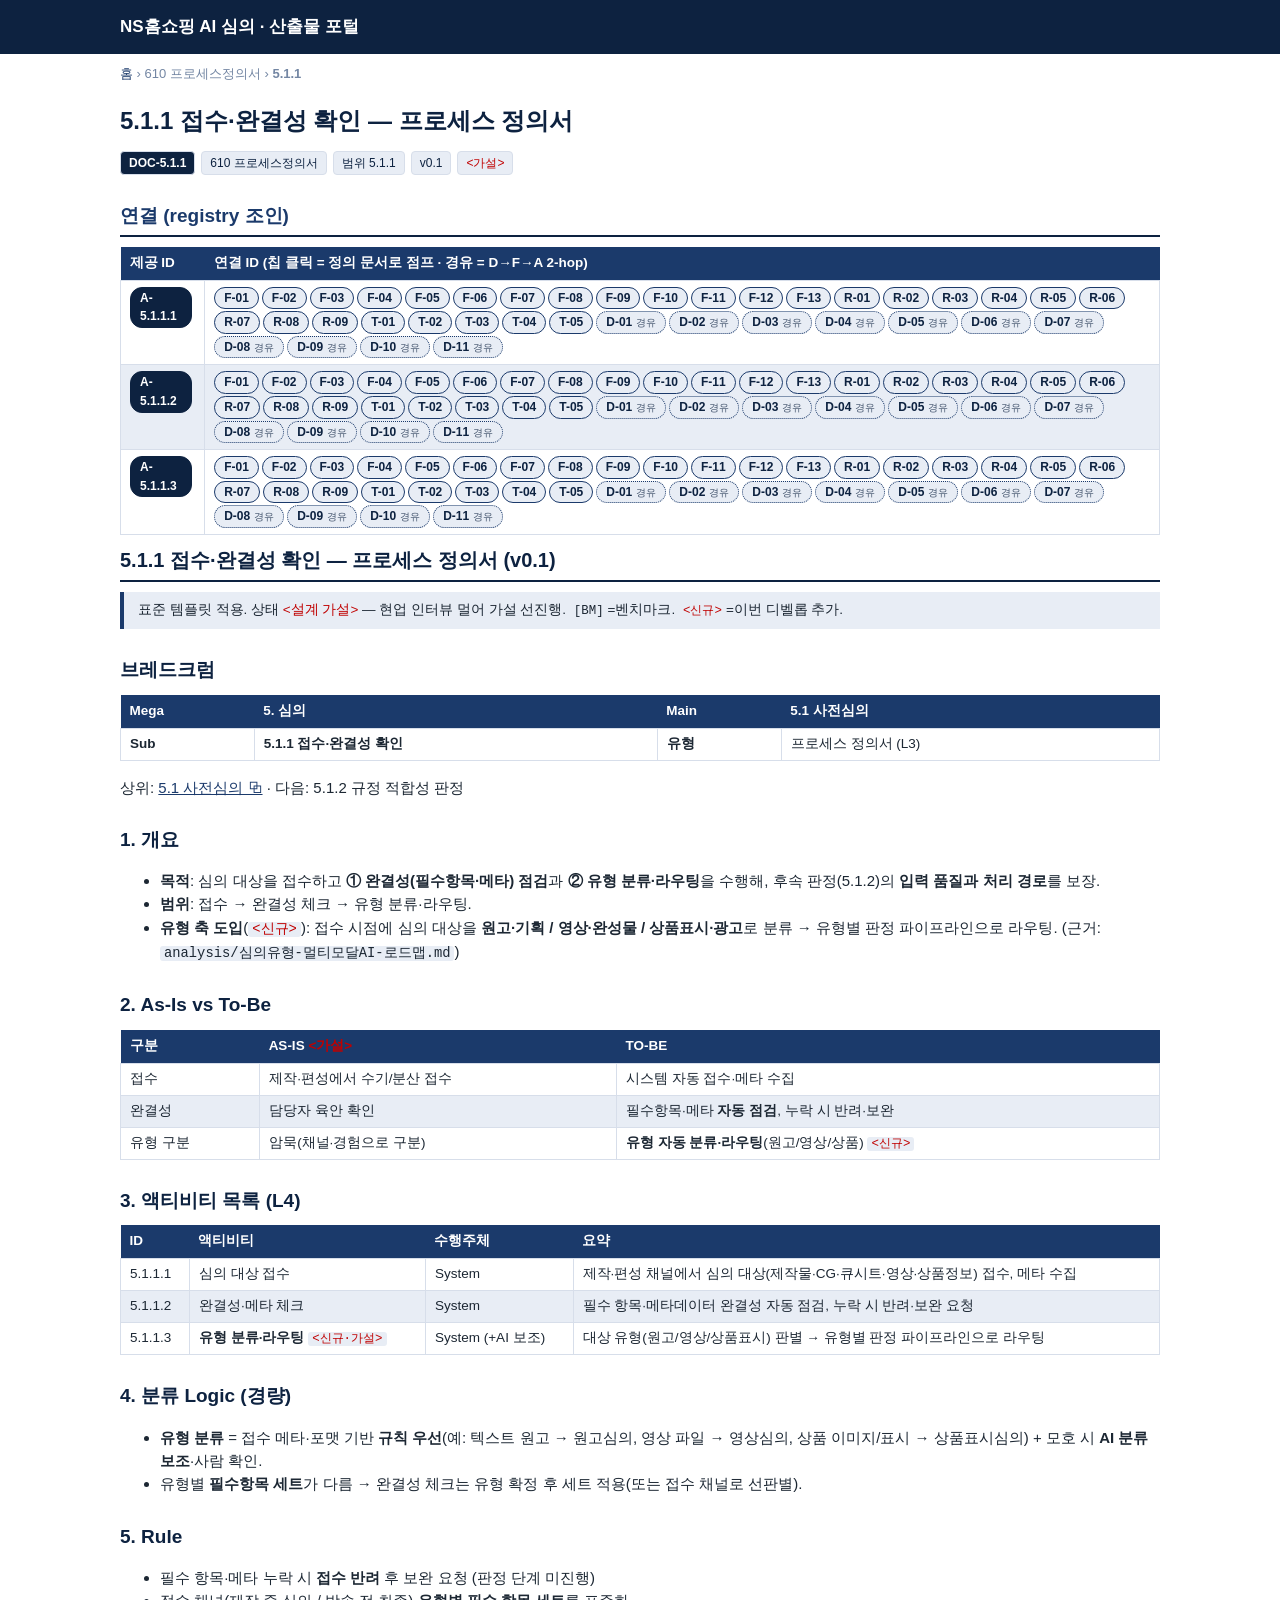
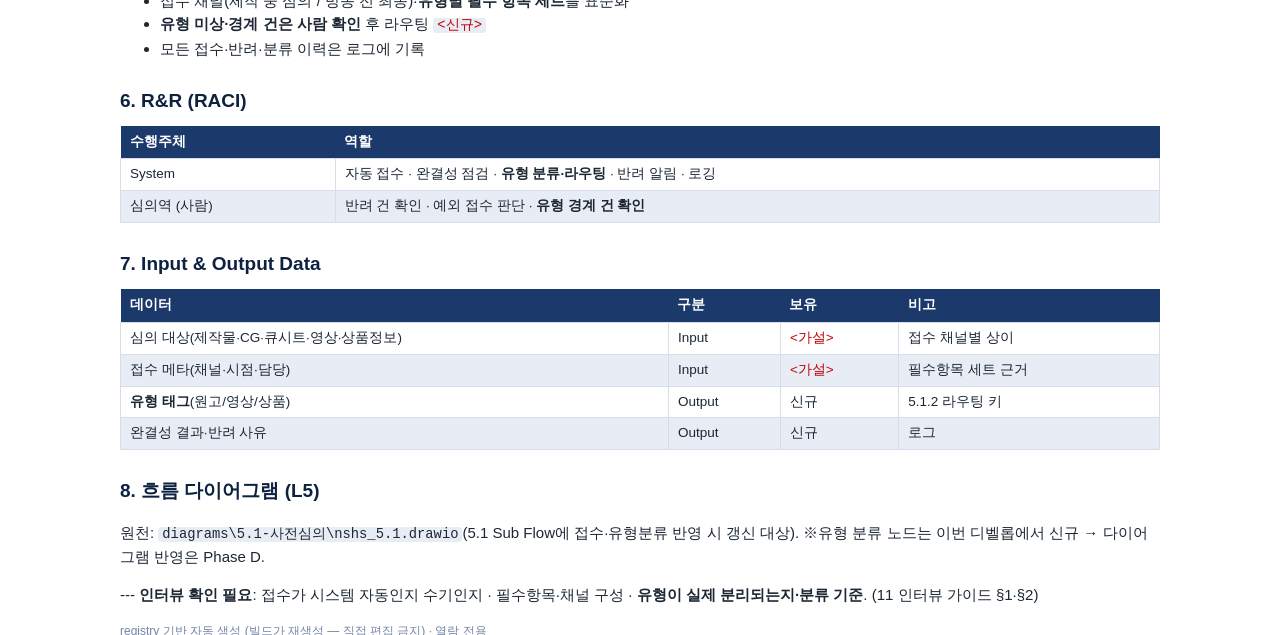
==== portal/doc-5.1.1.html @ 5c3b0efb "master 2026-07-18 12:48" ====
<!DOCTYPE html>
<html lang="ko"><head><meta charset="utf-8">
<meta name="viewport" content="width=device-width, initial-scale=1">
<meta name="robots" content="noindex, nofollow, noarchive">
<link rel="icon" href="data:image/svg+xml,<svg xmlns=%22http://www.w3.org/2000/svg%22 viewBox=%220 0 16 16%22><rect width=%2216%22 height=%2216%22 fill=%22%230D2240%22/></svg>">
<title>5.1.1 접수·완결성 확인 — 프로세스 정의서 · NSHS 포털</title>
<link rel="stylesheet" href="style.css"></head>
<body><header><div class="wrap"><a class="home" href="index.html">NS홈쇼핑 AI 심의 · 산출물 포털</a></div></header>
<nav class="wrap crumb"><a href="index.html">홈</a> › <span>610 프로세스정의서</span> › <b>5.1.1</b></nav>
<main class="wrap">
<h1>5.1.1 접수·완결성 확인 — 프로세스 정의서</h1><div class="meta"><span class="badge id">DOC-5.1.1</span><span class="badge">610 프로세스정의서</span><span class="badge">범위 5.1.1</span><span class="badge v">v0.1</span><span class="badge st">&lt;가설&gt;</span></div><h2 class="sec">연결 (registry 조인)</h2><table class="links"><thead><tr><th>제공 ID</th><th>연결 ID (칩 클릭 = 정의 문서로 점프 · 경유 = D→F→A 2-hop)</th></tr></thead><tbody><tr><td><span class="chip def" id="A-5.1.1.1">A-5.1.1.1</span></td><td><a class="chip" href="doc-620.html#F-01">F-01</a><a class="chip" href="doc-620.html#F-02">F-02</a><a class="chip" href="doc-620.html#F-03">F-03</a><a class="chip" href="doc-620.html#F-04">F-04</a><a class="chip" href="doc-620.html#F-05">F-05</a><a class="chip" href="doc-620.html#F-06">F-06</a><a class="chip" href="doc-620.html#F-07">F-07</a><a class="chip" href="doc-620.html#F-08">F-08</a><a class="chip" href="doc-620.html#F-09">F-09</a><a class="chip" href="doc-620.html#F-10">F-10</a><a class="chip" href="doc-620.html#F-11">F-11</a><a class="chip" href="doc-620.html#F-12">F-12</a><a class="chip" href="doc-620.html#F-13">F-13</a><a class="chip" href="doc-660.html#R-01">R-01</a><a class="chip" href="doc-660.html#R-02">R-02</a><a class="chip" href="doc-660.html#R-03">R-03</a><a class="chip" href="doc-660.html#R-04">R-04</a><a class="chip" href="doc-660.html#R-05">R-05</a><a class="chip" href="doc-660.html#R-06">R-06</a><a class="chip" href="doc-660.html#R-07">R-07</a><a class="chip" href="doc-660.html#R-08">R-08</a><a class="chip" href="doc-660.html#R-09">R-09</a><a class="chip" href="doc-670.html#T-01">T-01</a><a class="chip" href="doc-670.html#T-02">T-02</a><a class="chip" href="doc-670.html#T-03">T-03</a><a class="chip" href="doc-670.html#T-04">T-04</a><a class="chip" href="doc-670.html#T-05">T-05</a><a class="chip via" href="doc-630.html#D-01" title="F-01 · F-02 · F-03 경유">D-01<small>경유</small></a><a class="chip via" href="doc-630.html#D-02" title="F-01 · F-02 · F-03 경유">D-02<small>경유</small></a><a class="chip via" href="doc-630.html#D-03" title="F-01 · F-02 · F-03 경유">D-03<small>경유</small></a><a class="chip via" href="doc-630.html#D-04" title="F-01 · F-02 · F-03 경유">D-04<small>경유</small></a><a class="chip via" href="doc-630.html#D-05" title="F-01 · F-02 · F-03 경유">D-05<small>경유</small></a><a class="chip via" href="doc-630.html#D-06" title="F-01 · F-02 · F-03 경유">D-06<small>경유</small></a><a class="chip via" href="doc-630.html#D-07" title="F-01 · F-02 · F-03 경유">D-07<small>경유</small></a><a class="chip via" href="doc-630.html#D-08" title="F-01 · F-02 · F-03 경유">D-08<small>경유</small></a><a class="chip via" href="doc-630.html#D-09" title="F-01 · F-02 · F-03 경유">D-09<small>경유</small></a><a class="chip via" href="doc-630.html#D-10" title="F-01 · F-02 · F-03 경유">D-10<small>경유</small></a><a class="chip via" href="doc-630.html#D-11" title="F-01 · F-02 · F-03 경유">D-11<small>경유</small></a></td></tr><tr><td><span class="chip def" id="A-5.1.1.2">A-5.1.1.2</span></td><td><a class="chip" href="doc-620.html#F-01">F-01</a><a class="chip" href="doc-620.html#F-02">F-02</a><a class="chip" href="doc-620.html#F-03">F-03</a><a class="chip" href="doc-620.html#F-04">F-04</a><a class="chip" href="doc-620.html#F-05">F-05</a><a class="chip" href="doc-620.html#F-06">F-06</a><a class="chip" href="doc-620.html#F-07">F-07</a><a class="chip" href="doc-620.html#F-08">F-08</a><a class="chip" href="doc-620.html#F-09">F-09</a><a class="chip" href="doc-620.html#F-10">F-10</a><a class="chip" href="doc-620.html#F-11">F-11</a><a class="chip" href="doc-620.html#F-12">F-12</a><a class="chip" href="doc-620.html#F-13">F-13</a><a class="chip" href="doc-660.html#R-01">R-01</a><a class="chip" href="doc-660.html#R-02">R-02</a><a class="chip" href="doc-660.html#R-03">R-03</a><a class="chip" href="doc-660.html#R-04">R-04</a><a class="chip" href="doc-660.html#R-05">R-05</a><a class="chip" href="doc-660.html#R-06">R-06</a><a class="chip" href="doc-660.html#R-07">R-07</a><a class="chip" href="doc-660.html#R-08">R-08</a><a class="chip" href="doc-660.html#R-09">R-09</a><a class="chip" href="doc-670.html#T-01">T-01</a><a class="chip" href="doc-670.html#T-02">T-02</a><a class="chip" href="doc-670.html#T-03">T-03</a><a class="chip" href="doc-670.html#T-04">T-04</a><a class="chip" href="doc-670.html#T-05">T-05</a><a class="chip via" href="doc-630.html#D-01" title="F-01 · F-02 · F-03 경유">D-01<small>경유</small></a><a class="chip via" href="doc-630.html#D-02" title="F-01 · F-02 · F-03 경유">D-02<small>경유</small></a><a class="chip via" href="doc-630.html#D-03" title="F-01 · F-02 · F-03 경유">D-03<small>경유</small></a><a class="chip via" href="doc-630.html#D-04" title="F-01 · F-02 · F-03 경유">D-04<small>경유</small></a><a class="chip via" href="doc-630.html#D-05" title="F-01 · F-02 · F-03 경유">D-05<small>경유</small></a><a class="chip via" href="doc-630.html#D-06" title="F-01 · F-02 · F-03 경유">D-06<small>경유</small></a><a class="chip via" href="doc-630.html#D-07" title="F-01 · F-02 · F-03 경유">D-07<small>경유</small></a><a class="chip via" href="doc-630.html#D-08" title="F-01 · F-02 · F-03 경유">D-08<small>경유</small></a><a class="chip via" href="doc-630.html#D-09" title="F-01 · F-02 · F-03 경유">D-09<small>경유</small></a><a class="chip via" href="doc-630.html#D-10" title="F-01 · F-02 · F-03 경유">D-10<small>경유</small></a><a class="chip via" href="doc-630.html#D-11" title="F-01 · F-02 · F-03 경유">D-11<small>경유</small></a></td></tr><tr><td><span class="chip def" id="A-5.1.1.3">A-5.1.1.3</span></td><td><a class="chip" href="doc-620.html#F-01">F-01</a><a class="chip" href="doc-620.html#F-02">F-02</a><a class="chip" href="doc-620.html#F-03">F-03</a><a class="chip" href="doc-620.html#F-04">F-04</a><a class="chip" href="doc-620.html#F-05">F-05</a><a class="chip" href="doc-620.html#F-06">F-06</a><a class="chip" href="doc-620.html#F-07">F-07</a><a class="chip" href="doc-620.html#F-08">F-08</a><a class="chip" href="doc-620.html#F-09">F-09</a><a class="chip" href="doc-620.html#F-10">F-10</a><a class="chip" href="doc-620.html#F-11">F-11</a><a class="chip" href="doc-620.html#F-12">F-12</a><a class="chip" href="doc-620.html#F-13">F-13</a><a class="chip" href="doc-660.html#R-01">R-01</a><a class="chip" href="doc-660.html#R-02">R-02</a><a class="chip" href="doc-660.html#R-03">R-03</a><a class="chip" href="doc-660.html#R-04">R-04</a><a class="chip" href="doc-660.html#R-05">R-05</a><a class="chip" href="doc-660.html#R-06">R-06</a><a class="chip" href="doc-660.html#R-07">R-07</a><a class="chip" href="doc-660.html#R-08">R-08</a><a class="chip" href="doc-660.html#R-09">R-09</a><a class="chip" href="doc-670.html#T-01">T-01</a><a class="chip" href="doc-670.html#T-02">T-02</a><a class="chip" href="doc-670.html#T-03">T-03</a><a class="chip" href="doc-670.html#T-04">T-04</a><a class="chip" href="doc-670.html#T-05">T-05</a><a class="chip via" href="doc-630.html#D-01" title="F-01 · F-02 · F-03 경유">D-01<small>경유</small></a><a class="chip via" href="doc-630.html#D-02" title="F-01 · F-02 · F-03 경유">D-02<small>경유</small></a><a class="chip via" href="doc-630.html#D-03" title="F-01 · F-02 · F-03 경유">D-03<small>경유</small></a><a class="chip via" href="doc-630.html#D-04" title="F-01 · F-02 · F-03 경유">D-04<small>경유</small></a><a class="chip via" href="doc-630.html#D-05" title="F-01 · F-02 · F-03 경유">D-05<small>경유</small></a><a class="chip via" href="doc-630.html#D-06" title="F-01 · F-02 · F-03 경유">D-06<small>경유</small></a><a class="chip via" href="doc-630.html#D-07" title="F-01 · F-02 · F-03 경유">D-07<small>경유</small></a><a class="chip via" href="doc-630.html#D-08" title="F-01 · F-02 · F-03 경유">D-08<small>경유</small></a><a class="chip via" href="doc-630.html#D-09" title="F-01 · F-02 · F-03 경유">D-09<small>경유</small></a><a class="chip via" href="doc-630.html#D-10" title="F-01 · F-02 · F-03 경유">D-10<small>경유</small></a><a class="chip via" href="doc-630.html#D-11" title="F-01 · F-02 · F-03 경유">D-11<small>경유</small></a></td></tr></tbody></table><article><h1>5.1.1 접수·완결성 확인 — 프로세스 정의서 (v0.1)</h1>
<blockquote>표준 템플릿 적용. 상태 <span class="tag">&lt;설계 가설&gt;</span> — 현업 인터뷰 멀어 가설 선진행. <code>[BM]</code>=벤치마크. <code><span class="tag">&lt;신규&gt;</span></code>=이번 디벨롭 추가.</blockquote>
<h2>브레드크럼</h2>
<table><thead><tr><th>Mega</th><th>5. 심의</th><th>Main</th><th>5.1 사전심의</th></tr></thead><tbody><tr><td><b>Sub</b></td><td><b>5.1.1 접수·완결성 확인</b></td><td><b>유형</b></td><td>프로세스 정의서 (L3)</td></tr></tbody></table>
<p>상위: <a href="https://aioffering1ns.atlassian.net/wiki/spaces/NA/pages/2162694" target="_blank" rel="noopener">5.1 사전심의 ⧉</a> · 다음: 5.1.2 규정 적합성 판정</p>
<h2>1. 개요</h2>
<ul><li><b>목적</b>: 심의 대상을 접수하고 <b>① 완결성(필수항목·메타) 점검</b>과 <b>② 유형 분류·라우팅</b>을 수행해, 후속 판정(5.1.2)의 <b>입력 품질과 처리 경로</b>를 보장.</li><li><b>범위</b>: 접수 → 완결성 체크 → 유형 분류·라우팅.</li><li><b>유형 축 도입</b>(<code><span class="tag">&lt;신규&gt;</span></code>): 접수 시점에 심의 대상을 <b>원고·기획 / 영상·완성물 / 상품표시·광고</b>로 분류 → 유형별 판정 파이프라인으로 라우팅. (근거: <code>analysis/심의유형-멀티모달AI-로드맵.md</code>)</li></ul>
<h2>2. As-Is vs To-Be</h2>
<table><thead><tr><th>구분</th><th>AS-IS <span class="tag">&lt;가설&gt;</span></th><th>TO-BE</th></tr></thead><tbody><tr><td>접수</td><td>제작·편성에서 수기/분산 접수</td><td>시스템 자동 접수·메타 수집</td></tr><tr><td>완결성</td><td>담당자 육안 확인</td><td>필수항목·메타 <b>자동 점검</b>, 누락 시 반려·보완</td></tr><tr><td>유형 구분</td><td>암묵(채널·경험으로 구분)</td><td><b>유형 자동 분류·라우팅</b>(원고/영상/상품) <code><span class="tag">&lt;신규&gt;</span></code></td></tr></tbody></table>
<h2>3. 액티비티 목록 (L4)</h2>
<table><thead><tr><th>ID</th><th>액티비티</th><th>수행주체</th><th>요약</th></tr></thead><tbody><tr><td>5.1.1.1</td><td>심의 대상 접수</td><td>System</td><td>제작·편성 채널에서 심의 대상(제작물·CG·큐시트·영상·상품정보) 접수, 메타 수집</td></tr><tr><td>5.1.1.2</td><td>완결성·메타 체크</td><td>System</td><td>필수 항목·메타데이터 완결성 자동 점검, 누락 시 반려·보완 요청</td></tr><tr><td>5.1.1.3</td><td><b>유형 분류·라우팅</b> <code><span class="tag">&lt;신규·가설&gt;</span></code></td><td>System (+AI 보조)</td><td>대상 유형(원고/영상/상품표시) 판별 → 유형별 판정 파이프라인으로 라우팅</td></tr></tbody></table>
<h2>4. 분류 Logic (경량)</h2>
<ul><li><b>유형 분류</b> = 접수 메타·포맷 기반 <b>규칙 우선</b>(예: 텍스트 원고 → 원고심의, 영상 파일 → 영상심의, 상품 이미지/표시 → 상품표시심의) + 모호 시 <b>AI 분류 보조</b>·사람 확인.</li><li>유형별 <b>필수항목 세트</b>가 다름 → 완결성 체크는 유형 확정 후 세트 적용(또는 접수 채널로 선판별).</li></ul>
<h2>5. Rule</h2>
<ul><li>필수 항목·메타 누락 시 <b>접수 반려</b> 후 보완 요청 (판정 단계 미진행)</li><li>접수 채널(제작 중 심의 / 방송 전 최종)·<b>유형별 필수 항목 세트</b>를 표준화</li><li><b>유형 미상·경계 건은 사람 확인</b> 후 라우팅 <code><span class="tag">&lt;신규&gt;</span></code></li><li>모든 접수·반려·분류 이력은 로그에 기록</li></ul>
<h2>6. R&amp;R (RACI)</h2>
<table><thead><tr><th>수행주체</th><th>역할</th></tr></thead><tbody><tr><td>System</td><td>자동 접수 · 완결성 점검 · <b>유형 분류·라우팅</b> · 반려 알림 · 로깅</td></tr><tr><td>심의역 (사람)</td><td>반려 건 확인 · 예외 접수 판단 · <b>유형 경계 건 확인</b></td></tr></tbody></table>
<h2>7. Input &amp; Output Data</h2>
<table><thead><tr><th>데이터</th><th>구분</th><th>보유</th><th>비고</th></tr></thead><tbody><tr><td>심의 대상(제작물·CG·큐시트·영상·상품정보)</td><td>Input</td><td><span class="tag">&lt;가설&gt;</span></td><td>접수 채널별 상이</td></tr><tr><td>접수 메타(채널·시점·담당)</td><td>Input</td><td><span class="tag">&lt;가설&gt;</span></td><td>필수항목 세트 근거</td></tr><tr><td><b>유형 태그</b>(원고/영상/상품)</td><td>Output</td><td>신규</td><td>5.1.2 라우팅 키</td></tr><tr><td>완결성 결과·반려 사유</td><td>Output</td><td>신규</td><td>로그</td></tr></tbody></table>
<h2>8. 흐름 다이어그램 (L5)</h2>
<p>원천: <code>diagrams\5.1-사전심의\nshs_5.1.drawio</code>(5.1 Sub Flow에 접수·유형분류 반영 시 갱신 대상). ※유형 분류 노드는 이번 디벨롭에서 신규 → 다이어그램 반영은 Phase D.</p>
<p>--- <b>인터뷰 확인 필요</b>: 접수가 시스템 자동인지 수기인지 · 필수항목·채널 구성 · <b>유형이 실제 분리되는지·분류 기준</b>. (11 인터뷰 가이드 §1·§2)</p></article>
</main>
<footer class="wrap">registry 기반 자동 생성 (빌드가 재생성 — 직접 편집 금지) · 열람 전용</footer>
</body></html>
---- portal/style.css ----
:root { --header:#0D2240; --primary:#1B3A6B; --light:#E8EDF5; --red:#C00000;
  --ink:#1c2733; --line:#d7deea; --dim:#7386A3; }
* { box-sizing:border-box; }
body { margin:0; font-family:'맑은 고딕','Segoe UI',sans-serif; color:var(--ink); background:#fff; font-size:15px; line-height:1.55; }
.wrap { max-width:1080px; margin:0 auto; padding:0 20px; }
header { background:var(--header); padding:14px 0; }
header .home { color:#fff; font-weight:700; text-decoration:none; font-size:17px; }
.crumb { padding:10px 20px; font-size:13px; color:var(--dim); }
.crumb a { color:var(--primary); text-decoration:none; }
footer { margin:48px auto 24px; font-size:12px; color:var(--dim); }
h1 { color:var(--header); font-size:24px; margin:8px 0 10px; }
h2 { color:var(--header); font-size:19px; margin:26px 0 8px; }
h2.sec { color:var(--primary); border-bottom:2px solid var(--header); padding-bottom:4px; }
h3 { color:var(--primary); font-size:15px; margin:0 0 6px; }
a { color:var(--primary); }
.meta { margin:6px 0 14px; }
.badge { display:inline-block; background:var(--light); color:var(--header); border:1px solid var(--line);
  border-radius:4px; padding:2px 8px; font-size:12px; margin-right:6px; }
.badge.id { background:var(--header); color:#fff; font-weight:700; }
.badge.st { color:var(--red); }
.chip { display:inline-block; background:var(--light); color:var(--header); border:1px solid var(--primary);
  border-radius:12px; padding:1px 9px; font-size:12px; font-weight:700; margin:1px 3px 1px 0; text-decoration:none; }
.chip:hover { background:var(--primary); color:#fff; }
.chip.def { background:var(--header); color:#fff; border-color:var(--header); }
.chip.ext { border-style:dashed; color:var(--dim); border-color:var(--dim); }
.chip.via { border-style:dotted; }
.chip.doc { border-radius:4px; }
.chip small { font-weight:400; margin-left:4px; color:inherit; opacity:.75; }
.chip:target { outline:3px solid var(--red); outline-offset:2px; }
.tag { color:var(--red); }
table { border-collapse:collapse; margin:10px 0; width:100%; font-size:13.5px; }
th { background:var(--primary); color:#fff; padding:6px 9px; text-align:left; }
td { border:1px solid var(--line); padding:5px 9px; vertical-align:top; }
tbody tr:nth-child(even) { background:var(--light); }
blockquote { border-left:4px solid var(--primary); background:var(--light); margin:10px 0; padding:8px 14px; font-size:13.5px; }
pre { background:var(--light); border:1px solid var(--line); padding:10px; overflow-x:auto; font-size:12.5px; }
code { background:var(--light); padding:0 4px; border-radius:3px; font-size:.92em; }
.refline { margin:10px 0 18px; font-size:13px; }
.hero { background:var(--light); border:1px solid var(--line); border-radius:8px; padding:16px 18px; margin:14px 0 22px; }
.hero p { margin:0 0 10px; font-size:13.5px; }
#q { width:100%; padding:9px 12px; font-size:15px; border:1px solid var(--primary); border-radius:6px; font-family:inherit; }
#hits a { display:block; padding:6px 10px; border-bottom:1px solid var(--line); text-decoration:none; font-size:13.5px; }
#hits small { color:var(--dim); margin-left:8px; }
.cols { display:grid; grid-template-columns:1fr 1.6fr; gap:28px; }
.grid { display:grid; grid-template-columns:1fr 1fr; gap:12px; }
.card { border:1px solid var(--line); border-radius:8px; padding:12px 14px; }
.card.gen { background:var(--light); }
.card ul { margin:4px 0 0; padding-left:18px; font-size:13.5px; }
.card li { margin:3px 0; }
details { margin:4px 0; }
summary { cursor:pointer; font-weight:700; color:var(--header); padding:4px 0; }
.lv { margin-left:18px; }
.lv ul { margin:2px 0 8px; padding-left:20px; }
.lv li { margin:4px 0; }
.tiny { font-size:12px; color:var(--dim); font-weight:400; margin-left:6px; }
article h1 { font-size:20px; border-bottom:2px solid var(--header); padding-bottom:4px; }
@media (max-width:800px) { .cols, .grid { grid-template-columns:1fr; } }
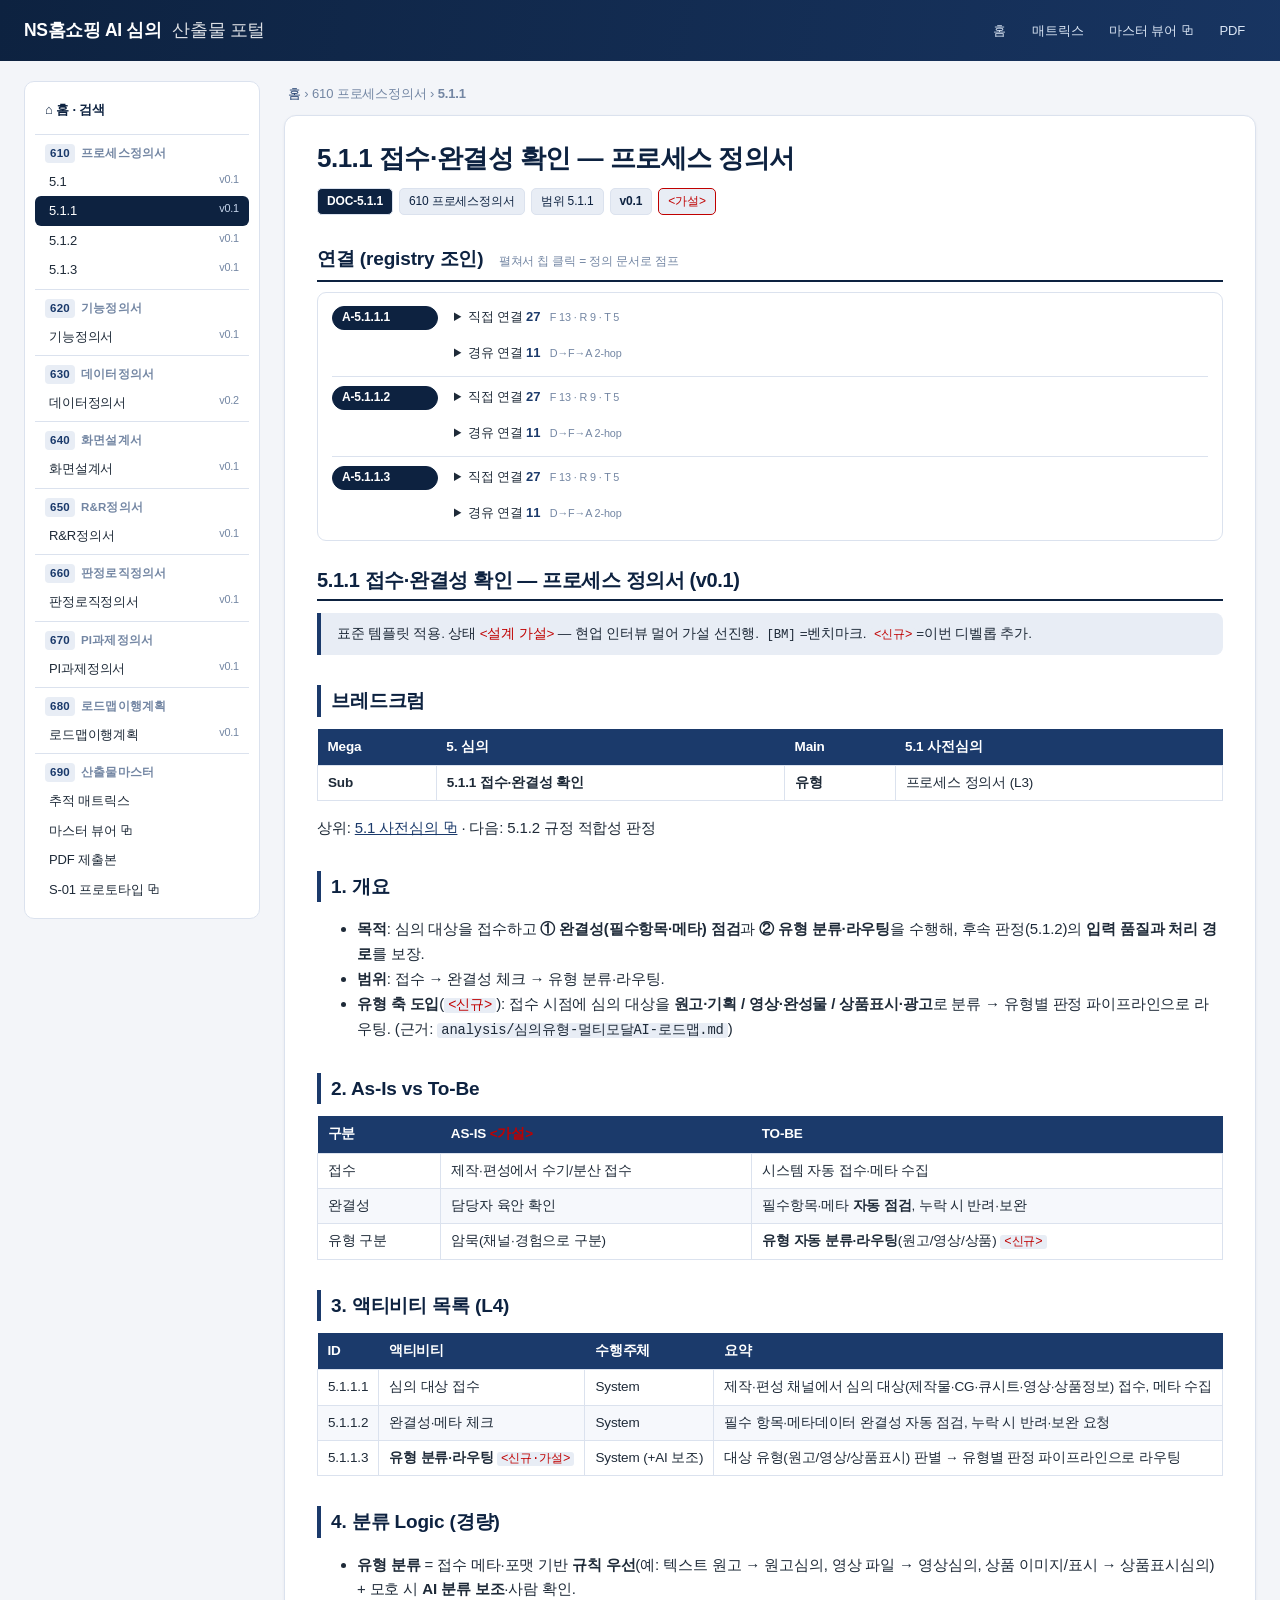
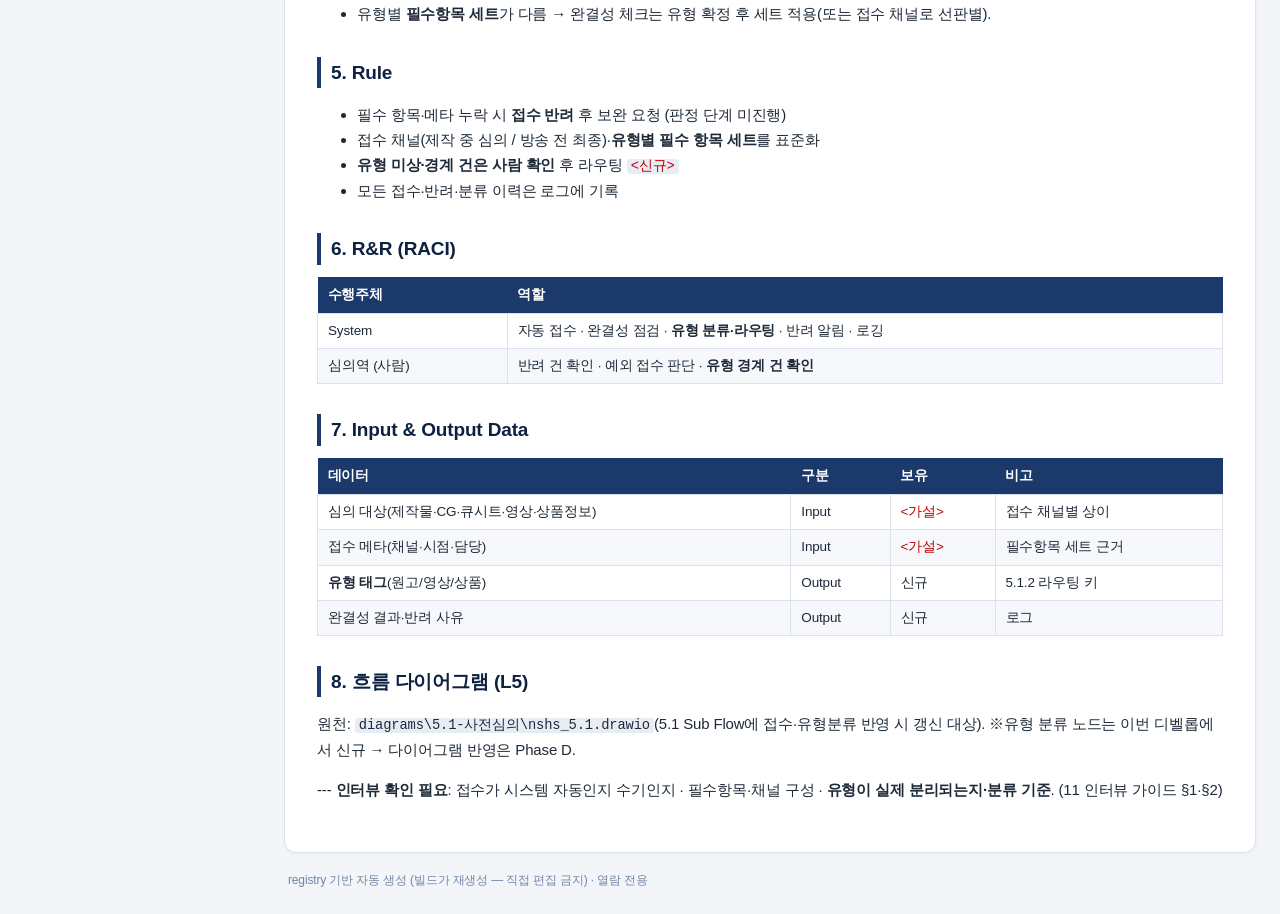
==== commit 94909699: "portal UI v2: sidebar shell, hero+stat tiles, grouped collapsible chips, matrix filter" ====
--- a/portal/doc-5.1.1.html
+++ b/portal/doc-5.1.1.html
@@ -5,10 +5,15 @@
 <link rel="icon" href="data:image/svg+xml,<svg xmlns=%22http://www.w3.org/2000/svg%22 viewBox=%220 0 16 16%22><rect width=%2216%22 height=%2216%22 fill=%22%230D2240%22/></svg>">
 <title>5.1.1 접수·완결성 확인 — 프로세스 정의서 · NSHS 포털</title>
 <link rel="stylesheet" href="style.css"></head>
-<body><header><div class="wrap"><a class="home" href="index.html">NS홈쇼핑 AI 심의 · 산출물 포털</a></div></header>
-<nav class="wrap crumb"><a href="index.html">홈</a> › <span>610 프로세스정의서</span> › <b>5.1.1</b></nav>
-<main class="wrap">
-<h1>5.1.1 접수·완결성 확인 — 프로세스 정의서</h1><div class="meta"><span class="badge id">DOC-5.1.1</span><span class="badge">610 프로세스정의서</span><span class="badge">범위 5.1.1</span><span class="badge v">v0.1</span><span class="badge st">&lt;가설&gt;</span></div><h2 class="sec">연결 (registry 조인)</h2><table class="links"><thead><tr><th>제공 ID</th><th>연결 ID (칩 클릭 = 정의 문서로 점프 · 경유 = D→F→A 2-hop)</th></tr></thead><tbody><tr><td><span class="chip def" id="A-5.1.1.1">A-5.1.1.1</span></td><td><a class="chip" href="doc-620.html#F-01">F-01</a><a class="chip" href="doc-620.html#F-02">F-02</a><a class="chip" href="doc-620.html#F-03">F-03</a><a class="chip" href="doc-620.html#F-04">F-04</a><a class="chip" href="doc-620.html#F-05">F-05</a><a class="chip" href="doc-620.html#F-06">F-06</a><a class="chip" href="doc-620.html#F-07">F-07</a><a class="chip" href="doc-620.html#F-08">F-08</a><a class="chip" href="doc-620.html#F-09">F-09</a><a class="chip" href="doc-620.html#F-10">F-10</a><a class="chip" href="doc-620.html#F-11">F-11</a><a class="chip" href="doc-620.html#F-12">F-12</a><a class="chip" href="doc-620.html#F-13">F-13</a><a class="chip" href="doc-660.html#R-01">R-01</a><a class="chip" href="doc-660.html#R-02">R-02</a><a class="chip" href="doc-660.html#R-03">R-03</a><a class="chip" href="doc-660.html#R-04">R-04</a><a class="chip" href="doc-660.html#R-05">R-05</a><a class="chip" href="doc-660.html#R-06">R-06</a><a class="chip" href="doc-660.html#R-07">R-07</a><a class="chip" href="doc-660.html#R-08">R-08</a><a class="chip" href="doc-660.html#R-09">R-09</a><a class="chip" href="doc-670.html#T-01">T-01</a><a class="chip" href="doc-670.html#T-02">T-02</a><a class="chip" href="doc-670.html#T-03">T-03</a><a class="chip" href="doc-670.html#T-04">T-04</a><a class="chip" href="doc-670.html#T-05">T-05</a><a class="chip via" href="doc-630.html#D-01" title="F-01 · F-02 · F-03 경유">D-01<small>경유</small></a><a class="chip via" href="doc-630.html#D-02" title="F-01 · F-02 · F-03 경유">D-02<small>경유</small></a><a class="chip via" href="doc-630.html#D-03" title="F-01 · F-02 · F-03 경유">D-03<small>경유</small></a><a class="chip via" href="doc-630.html#D-04" title="F-01 · F-02 · F-03 경유">D-04<small>경유</small></a><a class="chip via" href="doc-630.html#D-05" title="F-01 · F-02 · F-03 경유">D-05<small>경유</small></a><a class="chip via" href="doc-630.html#D-06" title="F-01 · F-02 · F-03 경유">D-06<small>경유</small></a><a class="chip via" href="doc-630.html#D-07" title="F-01 · F-02 · F-03 경유">D-07<small>경유</small></a><a class="chip via" href="doc-630.html#D-08" title="F-01 · F-02 · F-03 경유">D-08<small>경유</small></a><a class="chip via" href="doc-630.html#D-09" title="F-01 · F-02 · F-03 경유">D-09<small>경유</small></a><a class="chip via" href="doc-630.html#D-10" title="F-01 · F-02 · F-03 경유">D-10<small>경유</small></a><a class="chip via" href="doc-630.html#D-11" title="F-01 · F-02 · F-03 경유">D-11<small>경유</small></a></td></tr><tr><td><span class="chip def" id="A-5.1.1.2">A-5.1.1.2</span></td><td><a class="chip" href="doc-620.html#F-01">F-01</a><a class="chip" href="doc-620.html#F-02">F-02</a><a class="chip" href="doc-620.html#F-03">F-03</a><a class="chip" href="doc-620.html#F-04">F-04</a><a class="chip" href="doc-620.html#F-05">F-05</a><a class="chip" href="doc-620.html#F-06">F-06</a><a class="chip" href="doc-620.html#F-07">F-07</a><a class="chip" href="doc-620.html#F-08">F-08</a><a class="chip" href="doc-620.html#F-09">F-09</a><a class="chip" href="doc-620.html#F-10">F-10</a><a class="chip" href="doc-620.html#F-11">F-11</a><a class="chip" href="doc-620.html#F-12">F-12</a><a class="chip" href="doc-620.html#F-13">F-13</a><a class="chip" href="doc-660.html#R-01">R-01</a><a class="chip" href="doc-660.html#R-02">R-02</a><a class="chip" href="doc-660.html#R-03">R-03</a><a class="chip" href="doc-660.html#R-04">R-04</a><a class="chip" href="doc-660.html#R-05">R-05</a><a class="chip" href="doc-660.html#R-06">R-06</a><a class="chip" href="doc-660.html#R-07">R-07</a><a class="chip" href="doc-660.html#R-08">R-08</a><a class="chip" href="doc-660.html#R-09">R-09</a><a class="chip" href="doc-670.html#T-01">T-01</a><a class="chip" href="doc-670.html#T-02">T-02</a><a class="chip" href="doc-670.html#T-03">T-03</a><a class="chip" href="doc-670.html#T-04">T-04</a><a class="chip" href="doc-670.html#T-05">T-05</a><a class="chip via" href="doc-630.html#D-01" title="F-01 · F-02 · F-03 경유">D-01<small>경유</small></a><a class="chip via" href="doc-630.html#D-02" title="F-01 · F-02 · F-03 경유">D-02<small>경유</small></a><a class="chip via" href="doc-630.html#D-03" title="F-01 · F-02 · F-03 경유">D-03<small>경유</small></a><a class="chip via" href="doc-630.html#D-04" title="F-01 · F-02 · F-03 경유">D-04<small>경유</small></a><a class="chip via" href="doc-630.html#D-05" title="F-01 · F-02 · F-03 경유">D-05<small>경유</small></a><a class="chip via" href="doc-630.html#D-06" title="F-01 · F-02 · F-03 경유">D-06<small>경유</small></a><a class="chip via" href="doc-630.html#D-07" title="F-01 · F-02 · F-03 경유">D-07<small>경유</small></a><a class="chip via" href="doc-630.html#D-08" title="F-01 · F-02 · F-03 경유">D-08<small>경유</small></a><a class="chip via" href="doc-630.html#D-09" title="F-01 · F-02 · F-03 경유">D-09<small>경유</small></a><a class="chip via" href="doc-630.html#D-10" title="F-01 · F-02 · F-03 경유">D-10<small>경유</small></a><a class="chip via" href="doc-630.html#D-11" title="F-01 · F-02 · F-03 경유">D-11<small>경유</small></a></td></tr><tr><td><span class="chip def" id="A-5.1.1.3">A-5.1.1.3</span></td><td><a class="chip" href="doc-620.html#F-01">F-01</a><a class="chip" href="doc-620.html#F-02">F-02</a><a class="chip" href="doc-620.html#F-03">F-03</a><a class="chip" href="doc-620.html#F-04">F-04</a><a class="chip" href="doc-620.html#F-05">F-05</a><a class="chip" href="doc-620.html#F-06">F-06</a><a class="chip" href="doc-620.html#F-07">F-07</a><a class="chip" href="doc-620.html#F-08">F-08</a><a class="chip" href="doc-620.html#F-09">F-09</a><a class="chip" href="doc-620.html#F-10">F-10</a><a class="chip" href="doc-620.html#F-11">F-11</a><a class="chip" href="doc-620.html#F-12">F-12</a><a class="chip" href="doc-620.html#F-13">F-13</a><a class="chip" href="doc-660.html#R-01">R-01</a><a class="chip" href="doc-660.html#R-02">R-02</a><a class="chip" href="doc-660.html#R-03">R-03</a><a class="chip" href="doc-660.html#R-04">R-04</a><a class="chip" href="doc-660.html#R-05">R-05</a><a class="chip" href="doc-660.html#R-06">R-06</a><a class="chip" href="doc-660.html#R-07">R-07</a><a class="chip" href="doc-660.html#R-08">R-08</a><a class="chip" href="doc-660.html#R-09">R-09</a><a class="chip" href="doc-670.html#T-01">T-01</a><a class="chip" href="doc-670.html#T-02">T-02</a><a class="chip" href="doc-670.html#T-03">T-03</a><a class="chip" href="doc-670.html#T-04">T-04</a><a class="chip" href="doc-670.html#T-05">T-05</a><a class="chip via" href="doc-630.html#D-01" title="F-01 · F-02 · F-03 경유">D-01<small>경유</small></a><a class="chip via" href="doc-630.html#D-02" title="F-01 · F-02 · F-03 경유">D-02<small>경유</small></a><a class="chip via" href="doc-630.html#D-03" title="F-01 · F-02 · F-03 경유">D-03<small>경유</small></a><a class="chip via" href="doc-630.html#D-04" title="F-01 · F-02 · F-03 경유">D-04<small>경유</small></a><a class="chip via" href="doc-630.html#D-05" title="F-01 · F-02 · F-03 경유">D-05<small>경유</small></a><a class="chip via" href="doc-630.html#D-06" title="F-01 · F-02 · F-03 경유">D-06<small>경유</small></a><a class="chip via" href="doc-630.html#D-07" title="F-01 · F-02 · F-03 경유">D-07<small>경유</small></a><a class="chip via" href="doc-630.html#D-08" title="F-01 · F-02 · F-03 경유">D-08<small>경유</small></a><a class="chip via" href="doc-630.html#D-09" title="F-01 · F-02 · F-03 경유">D-09<small>경유</small></a><a class="chip via" href="doc-630.html#D-10" title="F-01 · F-02 · F-03 경유">D-10<small>경유</small></a><a class="chip via" href="doc-630.html#D-11" title="F-01 · F-02 · F-03 경유">D-11<small>경유</small></a></td></tr></tbody></table><article><h1>5.1.1 접수·완결성 확인 — 프로세스 정의서 (v0.1)</h1>
+<body>
+<header><div class="hwrap"><a class="home" href="index.html">NS홈쇼핑 AI 심의 <span>산출물 포털</span></a>
+<nav class="top"><a href="index.html">홈</a><a href="matrix.html">매트릭스</a><a href="../index.html">마스터 뷰어 ⧉</a><a href="master.pdf">PDF</a></nav></div></header>
+<div class="shell">
+<aside class="side"><a class="shome" href="index.html">⌂ 홈 · 검색</a><div class="sg"><div class="sh"><span class="sf">610</span>프로세스정의서</div><a class="sn" href="doc-5.1.html">5.1<small>v0.1</small></a><a class="sn on" href="doc-5.1.1.html">5.1.1<small>v0.1</small></a><a class="sn" href="doc-5.1.2.html">5.1.2<small>v0.1</small></a><a class="sn" href="doc-5.1.3.html">5.1.3<small>v0.1</small></a></div><div class="sg"><div class="sh"><span class="sf">620</span>기능정의서</div><a class="sn" href="doc-620.html">기능정의서<small>v0.1</small></a></div><div class="sg"><div class="sh"><span class="sf">630</span>데이터정의서</div><a class="sn" href="doc-630.html">데이터정의서<small>v0.2</small></a></div><div class="sg"><div class="sh"><span class="sf">640</span>화면설계서</div><a class="sn" href="doc-640.html">화면설계서<small>v0.1</small></a></div><div class="sg"><div class="sh"><span class="sf">650</span>R&R정의서</div><a class="sn" href="doc-650.html">R&amp;R정의서<small>v0.1</small></a></div><div class="sg"><div class="sh"><span class="sf">660</span>판정로직정의서</div><a class="sn" href="doc-660.html">판정로직정의서<small>v0.1</small></a></div><div class="sg"><div class="sh"><span class="sf">670</span>PI과제정의서</div><a class="sn" href="doc-670.html">PI과제정의서<small>v0.1</small></a></div><div class="sg"><div class="sh"><span class="sf">680</span>로드맵이행계획</div><a class="sn" href="doc-680.html">로드맵이행계획<small>v0.1</small></a></div><div class="sg"><div class="sh"><span class="sf">690</span>산출물마스터</div><a class="sn" href="matrix.html">추적 매트릭스</a><a class="sn" href="../index.html">마스터 뷰어 ⧉</a><a class="sn" href="master.pdf">PDF 제출본</a><a class="sn" href="https://claude.ai/design/p/cdaa1f0b-4fab-4fa7-a9e8-0e988927c3ac" target="_blank" rel="noopener">S-01 프로토타입 ⧉</a></div></aside>
+<div class="maincol">
+<nav class="crumb"><a href="index.html">홈</a> › <span>610 프로세스정의서</span> › <b>5.1.1</b></nav>
+<main>
+<h1>5.1.1 접수·완결성 확인 — 프로세스 정의서</h1><div class="meta"><span class="badge id">DOC-5.1.1</span><span class="badge">610 프로세스정의서</span><span class="badge">범위 5.1.1</span><span class="badge v">v0.1</span><span class="badge st">&lt;가설&gt;</span></div><h2 class="sec">연결 (registry 조인) <span class="secnote">펼쳐서 칩 클릭 = 정의 문서로 점프</span></h2><div class="links"><div class="prov"><span class="chip def" id="A-5.1.1.1">A-5.1.1.1</span><div class="provbody"><details><summary>직접 연결 <b>27</b> <small>F 13 · R 9 · T 5</small></summary><div class="cg"><b>F</b><span><a class="chip" href="doc-620.html#F-01">F-01</a><a class="chip" href="doc-620.html#F-02">F-02</a><a class="chip" href="doc-620.html#F-03">F-03</a><a class="chip" href="doc-620.html#F-04">F-04</a><a class="chip" href="doc-620.html#F-05">F-05</a><a class="chip" href="doc-620.html#F-06">F-06</a><a class="chip" href="doc-620.html#F-07">F-07</a><a class="chip" href="doc-620.html#F-08">F-08</a><a class="chip" href="doc-620.html#F-09">F-09</a><a class="chip" href="doc-620.html#F-10">F-10</a><a class="chip" href="doc-620.html#F-11">F-11</a><a class="chip" href="doc-620.html#F-12">F-12</a><a class="chip" href="doc-620.html#F-13">F-13</a></span></div><div class="cg"><b>R</b><span><a class="chip" href="doc-660.html#R-01">R-01</a><a class="chip" href="doc-660.html#R-02">R-02</a><a class="chip" href="doc-660.html#R-03">R-03</a><a class="chip" href="doc-660.html#R-04">R-04</a><a class="chip" href="doc-660.html#R-05">R-05</a><a class="chip" href="doc-660.html#R-06">R-06</a><a class="chip" href="doc-660.html#R-07">R-07</a><a class="chip" href="doc-660.html#R-08">R-08</a><a class="chip" href="doc-660.html#R-09">R-09</a></span></div><div class="cg"><b>T</b><span><a class="chip" href="doc-670.html#T-01">T-01</a><a class="chip" href="doc-670.html#T-02">T-02</a><a class="chip" href="doc-670.html#T-03">T-03</a><a class="chip" href="doc-670.html#T-04">T-04</a><a class="chip" href="doc-670.html#T-05">T-05</a></span></div></details><details class="viad"><summary>경유 연결 <b>11</b> <small>D→F→A 2-hop</small></summary><div class="cg"><b>D</b><span><a class="chip via" href="doc-630.html#D-01" title="F-01 · F-02 · F-03 경유">D-01<small>경유</small></a><a class="chip via" href="doc-630.html#D-02" title="F-01 · F-02 · F-03 경유">D-02<small>경유</small></a><a class="chip via" href="doc-630.html#D-03" title="F-01 · F-02 · F-03 경유">D-03<small>경유</small></a><a class="chip via" href="doc-630.html#D-04" title="F-01 · F-02 · F-03 경유">D-04<small>경유</small></a><a class="chip via" href="doc-630.html#D-05" title="F-01 · F-02 · F-03 경유">D-05<small>경유</small></a><a class="chip via" href="doc-630.html#D-06" title="F-01 · F-02 · F-03 경유">D-06<small>경유</small></a><a class="chip via" href="doc-630.html#D-07" title="F-01 · F-02 · F-03 경유">D-07<small>경유</small></a><a class="chip via" href="doc-630.html#D-08" title="F-01 · F-02 · F-03 경유">D-08<small>경유</small></a><a class="chip via" href="doc-630.html#D-09" title="F-01 · F-02 · F-03 경유">D-09<small>경유</small></a><a class="chip via" href="doc-630.html#D-10" title="F-01 · F-02 · F-03 경유">D-10<small>경유</small></a><a class="chip via" href="doc-630.html#D-11" title="F-01 · F-02 · F-03 경유">D-11<small>경유</small></a></span></div></details></div></div><div class="prov"><span class="chip def" id="A-5.1.1.2">A-5.1.1.2</span><div class="provbody"><details><summary>직접 연결 <b>27</b> <small>F 13 · R 9 · T 5</small></summary><div class="cg"><b>F</b><span><a class="chip" href="doc-620.html#F-01">F-01</a><a class="chip" href="doc-620.html#F-02">F-02</a><a class="chip" href="doc-620.html#F-03">F-03</a><a class="chip" href="doc-620.html#F-04">F-04</a><a class="chip" href="doc-620.html#F-05">F-05</a><a class="chip" href="doc-620.html#F-06">F-06</a><a class="chip" href="doc-620.html#F-07">F-07</a><a class="chip" href="doc-620.html#F-08">F-08</a><a class="chip" href="doc-620.html#F-09">F-09</a><a class="chip" href="doc-620.html#F-10">F-10</a><a class="chip" href="doc-620.html#F-11">F-11</a><a class="chip" href="doc-620.html#F-12">F-12</a><a class="chip" href="doc-620.html#F-13">F-13</a></span></div><div class="cg"><b>R</b><span><a class="chip" href="doc-660.html#R-01">R-01</a><a class="chip" href="doc-660.html#R-02">R-02</a><a class="chip" href="doc-660.html#R-03">R-03</a><a class="chip" href="doc-660.html#R-04">R-04</a><a class="chip" href="doc-660.html#R-05">R-05</a><a class="chip" href="doc-660.html#R-06">R-06</a><a class="chip" href="doc-660.html#R-07">R-07</a><a class="chip" href="doc-660.html#R-08">R-08</a><a class="chip" href="doc-660.html#R-09">R-09</a></span></div><div class="cg"><b>T</b><span><a class="chip" href="doc-670.html#T-01">T-01</a><a class="chip" href="doc-670.html#T-02">T-02</a><a class="chip" href="doc-670.html#T-03">T-03</a><a class="chip" href="doc-670.html#T-04">T-04</a><a class="chip" href="doc-670.html#T-05">T-05</a></span></div></details><details class="viad"><summary>경유 연결 <b>11</b> <small>D→F→A 2-hop</small></summary><div class="cg"><b>D</b><span><a class="chip via" href="doc-630.html#D-01" title="F-01 · F-02 · F-03 경유">D-01<small>경유</small></a><a class="chip via" href="doc-630.html#D-02" title="F-01 · F-02 · F-03 경유">D-02<small>경유</small></a><a class="chip via" href="doc-630.html#D-03" title="F-01 · F-02 · F-03 경유">D-03<small>경유</small></a><a class="chip via" href="doc-630.html#D-04" title="F-01 · F-02 · F-03 경유">D-04<small>경유</small></a><a class="chip via" href="doc-630.html#D-05" title="F-01 · F-02 · F-03 경유">D-05<small>경유</small></a><a class="chip via" href="doc-630.html#D-06" title="F-01 · F-02 · F-03 경유">D-06<small>경유</small></a><a class="chip via" href="doc-630.html#D-07" title="F-01 · F-02 · F-03 경유">D-07<small>경유</small></a><a class="chip via" href="doc-630.html#D-08" title="F-01 · F-02 · F-03 경유">D-08<small>경유</small></a><a class="chip via" href="doc-630.html#D-09" title="F-01 · F-02 · F-03 경유">D-09<small>경유</small></a><a class="chip via" href="doc-630.html#D-10" title="F-01 · F-02 · F-03 경유">D-10<small>경유</small></a><a class="chip via" href="doc-630.html#D-11" title="F-01 · F-02 · F-03 경유">D-11<small>경유</small></a></span></div></details></div></div><div class="prov"><span class="chip def" id="A-5.1.1.3">A-5.1.1.3</span><div class="provbody"><details><summary>직접 연결 <b>27</b> <small>F 13 · R 9 · T 5</small></summary><div class="cg"><b>F</b><span><a class="chip" href="doc-620.html#F-01">F-01</a><a class="chip" href="doc-620.html#F-02">F-02</a><a class="chip" href="doc-620.html#F-03">F-03</a><a class="chip" href="doc-620.html#F-04">F-04</a><a class="chip" href="doc-620.html#F-05">F-05</a><a class="chip" href="doc-620.html#F-06">F-06</a><a class="chip" href="doc-620.html#F-07">F-07</a><a class="chip" href="doc-620.html#F-08">F-08</a><a class="chip" href="doc-620.html#F-09">F-09</a><a class="chip" href="doc-620.html#F-10">F-10</a><a class="chip" href="doc-620.html#F-11">F-11</a><a class="chip" href="doc-620.html#F-12">F-12</a><a class="chip" href="doc-620.html#F-13">F-13</a></span></div><div class="cg"><b>R</b><span><a class="chip" href="doc-660.html#R-01">R-01</a><a class="chip" href="doc-660.html#R-02">R-02</a><a class="chip" href="doc-660.html#R-03">R-03</a><a class="chip" href="doc-660.html#R-04">R-04</a><a class="chip" href="doc-660.html#R-05">R-05</a><a class="chip" href="doc-660.html#R-06">R-06</a><a class="chip" href="doc-660.html#R-07">R-07</a><a class="chip" href="doc-660.html#R-08">R-08</a><a class="chip" href="doc-660.html#R-09">R-09</a></span></div><div class="cg"><b>T</b><span><a class="chip" href="doc-670.html#T-01">T-01</a><a class="chip" href="doc-670.html#T-02">T-02</a><a class="chip" href="doc-670.html#T-03">T-03</a><a class="chip" href="doc-670.html#T-04">T-04</a><a class="chip" href="doc-670.html#T-05">T-05</a></span></div></details><details class="viad"><summary>경유 연결 <b>11</b> <small>D→F→A 2-hop</small></summary><div class="cg"><b>D</b><span><a class="chip via" href="doc-630.html#D-01" title="F-01 · F-02 · F-03 경유">D-01<small>경유</small></a><a class="chip via" href="doc-630.html#D-02" title="F-01 · F-02 · F-03 경유">D-02<small>경유</small></a><a class="chip via" href="doc-630.html#D-03" title="F-01 · F-02 · F-03 경유">D-03<small>경유</small></a><a class="chip via" href="doc-630.html#D-04" title="F-01 · F-02 · F-03 경유">D-04<small>경유</small></a><a class="chip via" href="doc-630.html#D-05" title="F-01 · F-02 · F-03 경유">D-05<small>경유</small></a><a class="chip via" href="doc-630.html#D-06" title="F-01 · F-02 · F-03 경유">D-06<small>경유</small></a><a class="chip via" href="doc-630.html#D-07" title="F-01 · F-02 · F-03 경유">D-07<small>경유</small></a><a class="chip via" href="doc-630.html#D-08" title="F-01 · F-02 · F-03 경유">D-08<small>경유</small></a><a class="chip via" href="doc-630.html#D-09" title="F-01 · F-02 · F-03 경유">D-09<small>경유</small></a><a class="chip via" href="doc-630.html#D-10" title="F-01 · F-02 · F-03 경유">D-10<small>경유</small></a><a class="chip via" href="doc-630.html#D-11" title="F-01 · F-02 · F-03 경유">D-11<small>경유</small></a></span></div></details></div></div></div><article><h1>5.1.1 접수·완결성 확인 — 프로세스 정의서 (v0.1)</h1>
 <blockquote>표준 템플릿 적용. 상태 <span class="tag">&lt;설계 가설&gt;</span> — 현업 인터뷰 멀어 가설 선진행. <code>[BM]</code>=벤치마크. <code><span class="tag">&lt;신규&gt;</span></code>=이번 디벨롭 추가.</blockquote>
 <h2>브레드크럼</h2>
 <table><thead><tr><th>Mega</th><th>5. 심의</th><th>Main</th><th>5.1 사전심의</th></tr></thead><tbody><tr><td><b>Sub</b></td><td><b>5.1.1 접수·완결성 확인</b></td><td><b>유형</b></td><td>프로세스 정의서 (L3)</td></tr></tbody></table>
@@ -31,5 +36,6 @@
 <p>원천: <code>diagrams\5.1-사전심의\nshs_5.1.drawio</code>(5.1 Sub Flow에 접수·유형분류 반영 시 갱신 대상). ※유형 분류 노드는 이번 디벨롭에서 신규 → 다이어그램 반영은 Phase D.</p>
 <p>--- <b>인터뷰 확인 필요</b>: 접수가 시스템 자동인지 수기인지 · 필수항목·채널 구성 · <b>유형이 실제 분리되는지·분류 기준</b>. (11 인터뷰 가이드 §1·§2)</p></article>
 </main>
-<footer class="wrap">registry 기반 자동 생성 (빌드가 재생성 — 직접 편집 금지) · 열람 전용</footer>
-</body></html>+<footer>registry 기반 자동 생성 (빌드가 재생성 — 직접 편집 금지) · 열람 전용</footer>
+</div>
+</div></body></html>
--- a/portal/style.css
+++ b/portal/style.css
@@ -1,57 +1,133 @@
 :root { --header:#0D2240; --primary:#1B3A6B; --light:#E8EDF5; --red:#C00000;
-  --ink:#1c2733; --line:#d7deea; --dim:#7386A3; }
+  --ink:#1e2a38; --line:#dbe2ee; --dim:#7386A3; --bg:#f3f5f9; --card:#fff; }
 * { box-sizing:border-box; }
-body { margin:0; font-family:'맑은 고딕','Segoe UI',sans-serif; color:var(--ink); background:#fff; font-size:15px; line-height:1.55; }
-.wrap { max-width:1080px; margin:0 auto; padding:0 20px; }
-header { background:var(--header); padding:14px 0; }
-header .home { color:#fff; font-weight:700; text-decoration:none; font-size:17px; }
-.crumb { padding:10px 20px; font-size:13px; color:var(--dim); }
+html { scroll-behavior:smooth; }
+body { margin:0; font-family:'맑은 고딕','Segoe UI','Apple SD Gothic Neo',sans-serif; color:var(--ink);
+  background:var(--bg); font-size:15px; line-height:1.65; letter-spacing:-.01em; }
+a { color:var(--primary); }
+
+/* 헤더 + 탑내비 */
+header { background:linear-gradient(100deg, var(--header), var(--primary) 130%); }
+.hwrap { max-width:1380px; margin:0 auto; padding:15px 24px; display:flex; align-items:center; justify-content:space-between; gap:16px; }
+header .home { color:#fff; font-weight:800; text-decoration:none; font-size:17.5px; letter-spacing:-.02em; }
+header .home span { font-weight:400; opacity:.85; margin-left:6px; }
+nav.top { display:flex; gap:4px; }
+nav.top a { color:#dbe6f5; text-decoration:none; font-size:13px; padding:5px 11px; border-radius:6px; }
+nav.top a:hover { background:rgba(255,255,255,.14); color:#fff; }
+
+/* 셸: 사이드바 + 본문 */
+.shell { max-width:1380px; margin:0 auto; padding:20px 24px 0; display:grid; grid-template-columns:236px minmax(0,1fr); gap:24px; align-items:start; }
+.side { position:sticky; top:16px; background:var(--card); border:1px solid var(--line); border-radius:10px; padding:10px; font-size:13px;
+  max-height:calc(100vh - 32px); overflow-y:auto; }
+.shome { display:block; font-weight:800; color:var(--header); text-decoration:none; padding:7px 10px; border-radius:7px; margin-bottom:6px; }
+.shome:hover, .sn:hover { background:var(--light); }
+.shome.on, .sn.on { background:var(--header); color:#fff; }
+.sn.on small { color:#c7d6ec; }
+.sg { border-top:1px solid var(--line); padding:7px 0 4px; }
+.sh { font-size:11.5px; font-weight:800; color:var(--dim); letter-spacing:.02em; padding:2px 10px 4px; text-transform:uppercase; }
+.sf { display:inline-block; background:var(--light); color:var(--primary); border-radius:4px; padding:0 5px; margin-right:6px; font-weight:800; }
+.sn { display:block; color:var(--ink); text-decoration:none; padding:4px 10px 4px 14px; border-radius:6px; }
+.sn small { float:right; color:var(--dim); font-weight:400; }
+.maincol { min-width:0; }
+.crumb { font-size:13px; color:var(--dim); padding:2px 4px 10px; }
 .crumb a { color:var(--primary); text-decoration:none; }
-footer { margin:48px auto 24px; font-size:12px; color:var(--dim); }
-h1 { color:var(--header); font-size:24px; margin:8px 0 10px; }
-h2 { color:var(--header); font-size:19px; margin:26px 0 8px; }
-h2.sec { color:var(--primary); border-bottom:2px solid var(--header); padding-bottom:4px; }
-h3 { color:var(--primary); font-size:15px; margin:0 0 6px; }
-a { color:var(--primary); }
-.meta { margin:6px 0 14px; }
+main { background:var(--card); border:1px solid var(--line); border-radius:12px; padding:26px 32px 34px;
+  box-shadow:0 1px 3px rgba(13,34,64,.06); }
+footer { padding:18px 4px 28px; font-size:12px; color:var(--dim); }
+
+/* 타이포 */
+h1 { color:var(--header); font-size:26px; line-height:1.3; margin:0 0 12px; letter-spacing:-.02em; }
+h2 { color:var(--header); font-size:19px; margin:30px 0 10px; }
+h2.sec { color:var(--header); border-bottom:2px solid var(--header); padding-bottom:6px; margin-top:24px; }
+.secnote { font-size:12px; color:var(--dim); font-weight:400; margin-left:10px; }
+h3 { color:var(--primary); font-size:15px; margin:0; }
+article h1 { font-size:20px; border-bottom:2px solid var(--header); padding-bottom:6px; margin-top:26px; }
+article h2 { border-left:4px solid var(--primary); padding-left:10px; }
+
+/* 메타 배지 */
+.meta { margin:2px 0 18px; }
 .badge { display:inline-block; background:var(--light); color:var(--header); border:1px solid var(--line);
-  border-radius:4px; padding:2px 8px; font-size:12px; margin-right:6px; }
-.badge.id { background:var(--header); color:#fff; font-weight:700; }
-.badge.st { color:var(--red); }
+  border-radius:5px; padding:2.5px 9px; font-size:12px; margin:0 6px 4px 0; }
+.badge.id { background:var(--header); color:#fff; font-weight:800; }
+.badge.v { font-weight:700; }
+.badge.st { color:var(--red); border-color:var(--red); }
+
+/* ID 칩 */
 .chip { display:inline-block; background:var(--light); color:var(--header); border:1px solid var(--primary);
-  border-radius:12px; padding:1px 9px; font-size:12px; font-weight:700; margin:1px 3px 1px 0; text-decoration:none; }
+  border-radius:12px; padding:1px 9px; font-size:12px; font-weight:700; margin:2px 4px 2px 0; text-decoration:none; }
 .chip:hover { background:var(--primary); color:#fff; }
 .chip.def { background:var(--header); color:#fff; border-color:var(--header); }
-.chip.ext { border-style:dashed; color:var(--dim); border-color:var(--dim); }
-.chip.via { border-style:dotted; }
-.chip.doc { border-radius:4px; }
+.chip.ext { border-style:dashed; color:var(--dim); border-color:var(--dim); background:#fff; }
+.chip.via { border-style:dotted; background:#fff; }
+.chip.doc { border-radius:5px; }
 .chip small { font-weight:400; margin-left:4px; color:inherit; opacity:.75; }
 .chip:target { outline:3px solid var(--red); outline-offset:2px; }
 .tag { color:var(--red); }
-table { border-collapse:collapse; margin:10px 0; width:100%; font-size:13.5px; }
-th { background:var(--primary); color:#fff; padding:6px 9px; text-align:left; }
-td { border:1px solid var(--line); padding:5px 9px; vertical-align:top; }
-tbody tr:nth-child(even) { background:var(--light); }
-blockquote { border-left:4px solid var(--primary); background:var(--light); margin:10px 0; padding:8px 14px; font-size:13.5px; }
-pre { background:var(--light); border:1px solid var(--line); padding:10px; overflow-x:auto; font-size:12.5px; }
+
+/* 연결 섹션 (접이식 그룹) */
+.links { border:1px solid var(--line); border-radius:9px; padding:4px 14px; margin:6px 0 4px; }
+.prov { display:grid; grid-template-columns:110px minmax(0,1fr); gap:12px; align-items:start; padding:7px 0; border-bottom:1px solid var(--line); }
+.prov:last-child { border-bottom:0; }
+.provbody details { margin:0 0 2px; }
+.provbody summary { font-weight:400; color:var(--ink); font-size:13px; padding:2px 0; }
+.provbody summary b { color:var(--primary); }
+.provbody summary small { color:var(--dim); margin-left:6px; }
+.cg { display:grid; grid-template-columns:26px minmax(0,1fr); gap:8px; padding:4px 0 2px 4px; align-items:start; }
+.cg b { color:var(--dim); font-size:12px; padding-top:4px; }
+details.refs, details.viad { margin:10px 0 4px; }
+details.refs summary { font-size:13.5px; }
+details.refs .cg { margin-left:10px; }
+summary { cursor:pointer; color:var(--header); }
+
+/* 본문 표·인용·코드 */
+table { border-collapse:collapse; margin:12px 0; width:100%; font-size:13.5px; }
+th { background:var(--primary); color:#fff; padding:7px 10px; text-align:left; position:sticky; top:0; }
+td { border:1px solid var(--line); padding:6px 10px; vertical-align:top; }
+tbody tr:nth-child(even) { background:#f6f8fc; }
+blockquote { border-left:4px solid var(--primary); background:var(--light); margin:12px 0; padding:10px 16px; font-size:13.5px; border-radius:0 8px 8px 0; }
+pre { background:#0f1c30; color:#dfe9f7; border-radius:8px; padding:14px; overflow-x:auto; font-size:12.5px; line-height:1.5; }
 code { background:var(--light); padding:0 4px; border-radius:3px; font-size:.92em; }
-.refline { margin:10px 0 18px; font-size:13px; }
-.hero { background:var(--light); border:1px solid var(--line); border-radius:8px; padding:16px 18px; margin:14px 0 22px; }
-.hero p { margin:0 0 10px; font-size:13.5px; }
-#q { width:100%; padding:9px 12px; font-size:15px; border:1px solid var(--primary); border-radius:6px; font-family:inherit; }
-#hits a { display:block; padding:6px 10px; border-bottom:1px solid var(--line); text-decoration:none; font-size:13.5px; }
+
+/* 홈: 히어로 + 스탯 타일 + 카드 */
+.hero { background:linear-gradient(115deg, var(--header) 20%, var(--primary)); color:#fff; border-radius:12px;
+  padding:26px 28px 22px; margin:-2px 0 16px; }
+.hero h1 { color:#fff; margin:0 0 4px; font-size:24px; }
+.hero .lead { margin:0 0 14px; color:#c7d6ec; font-size:14px; }
+#q { width:100%; padding:11px 14px; font-size:15px; border:0; border-radius:8px; font-family:inherit; }
+#hits { background:#fff; border-radius:8px; margin-top:6px; overflow:hidden; }
+#hits a { display:block; padding:7px 12px; border-bottom:1px solid var(--line); text-decoration:none; font-size:13.5px; }
+#hits a:hover { background:var(--light); }
 #hits small { color:var(--dim); margin-left:8px; }
-.cols { display:grid; grid-template-columns:1fr 1.6fr; gap:28px; }
+#hits .tiny { display:block; padding:7px 12px; }
+.stats { display:grid; grid-template-columns:repeat(5,1fr); gap:10px; margin:0 0 20px; }
+.tile { background:var(--card); border:1px solid var(--line); border-radius:10px; padding:10px 8px 8px; text-align:center; text-decoration:none; }
+.tile:hover { border-color:var(--primary); }
+.tile b { display:block; font-size:24px; color:var(--header); line-height:1.2; }
+.tile.ok b { color:#1d7a4f; }
+.tile span { font-size:12px; color:var(--dim); }
+.cols { display:grid; grid-template-columns:1fr 1.55fr; gap:22px; }
+.panel { background:#fafbfd; border:1px solid var(--line); border-radius:10px; padding:6px 16px 12px; align-self:start; }
 .grid { display:grid; grid-template-columns:1fr 1fr; gap:12px; }
-.card { border:1px solid var(--line); border-radius:8px; padding:12px 14px; }
+.card { background:var(--card); border:1px solid var(--line); border-radius:10px; padding:13px 15px; transition:box-shadow .15s, border-color .15s; }
+.card:hover { border-color:var(--primary); box-shadow:0 2px 8px rgba(13,34,64,.08); }
 .card.gen { background:var(--light); }
-.card ul { margin:4px 0 0; padding-left:18px; font-size:13.5px; }
-.card li { margin:3px 0; }
-details { margin:4px 0; }
-summary { cursor:pointer; font-weight:700; color:var(--header); padding:4px 0; }
-.lv { margin-left:18px; }
-.lv ul { margin:2px 0 8px; padding-left:20px; }
-.lv li { margin:4px 0; }
+.ch { display:flex; align-items:center; gap:8px; margin-bottom:6px; }
+.fno { background:var(--header); color:#fff; font-weight:800; font-size:12.5px; border-radius:6px; padding:2px 7px; }
+.card ul { margin:2px 0 0; padding-left:18px; font-size:13.5px; }
+.card li { margin:4px 0; }
+.lv { margin-left:16px; }
+.lv ul { margin:2px 0 8px; padding-left:18px; }
+.lv li { margin:5px 0; }
+.panel details { border-left:2px solid var(--line); padding-left:8px; margin:6px 0; }
+.panel summary { font-weight:700; padding:3px 0; }
 .tiny { font-size:12px; color:var(--dim); font-weight:400; margin-left:6px; }
-article h1 { font-size:20px; border-bottom:2px solid var(--header); padding-bottom:4px; }
-@media (max-width:800px) { .cols, .grid { grid-template-columns:1fr; } }
+
+/* 매트릭스 필터 */
+.fbar { margin:2px 0 10px; }
+.fbar button { background:var(--card); border:1px solid var(--line); border-radius:16px; padding:4px 14px; margin-right:6px;
+  font-family:inherit; font-size:13px; font-weight:700; color:var(--header); cursor:pointer; }
+.fbar button.on { background:var(--header); color:#fff; border-color:var(--header); }
+
+@media (max-width:960px) { .shell { grid-template-columns:1fr; } .side { position:static; max-height:none; }
+  .cols, .grid, .stats { grid-template-columns:1fr 1fr; } }
+@media (max-width:640px) { .cols, .grid, .stats { grid-template-columns:1fr; } main { padding:18px 16px; } }
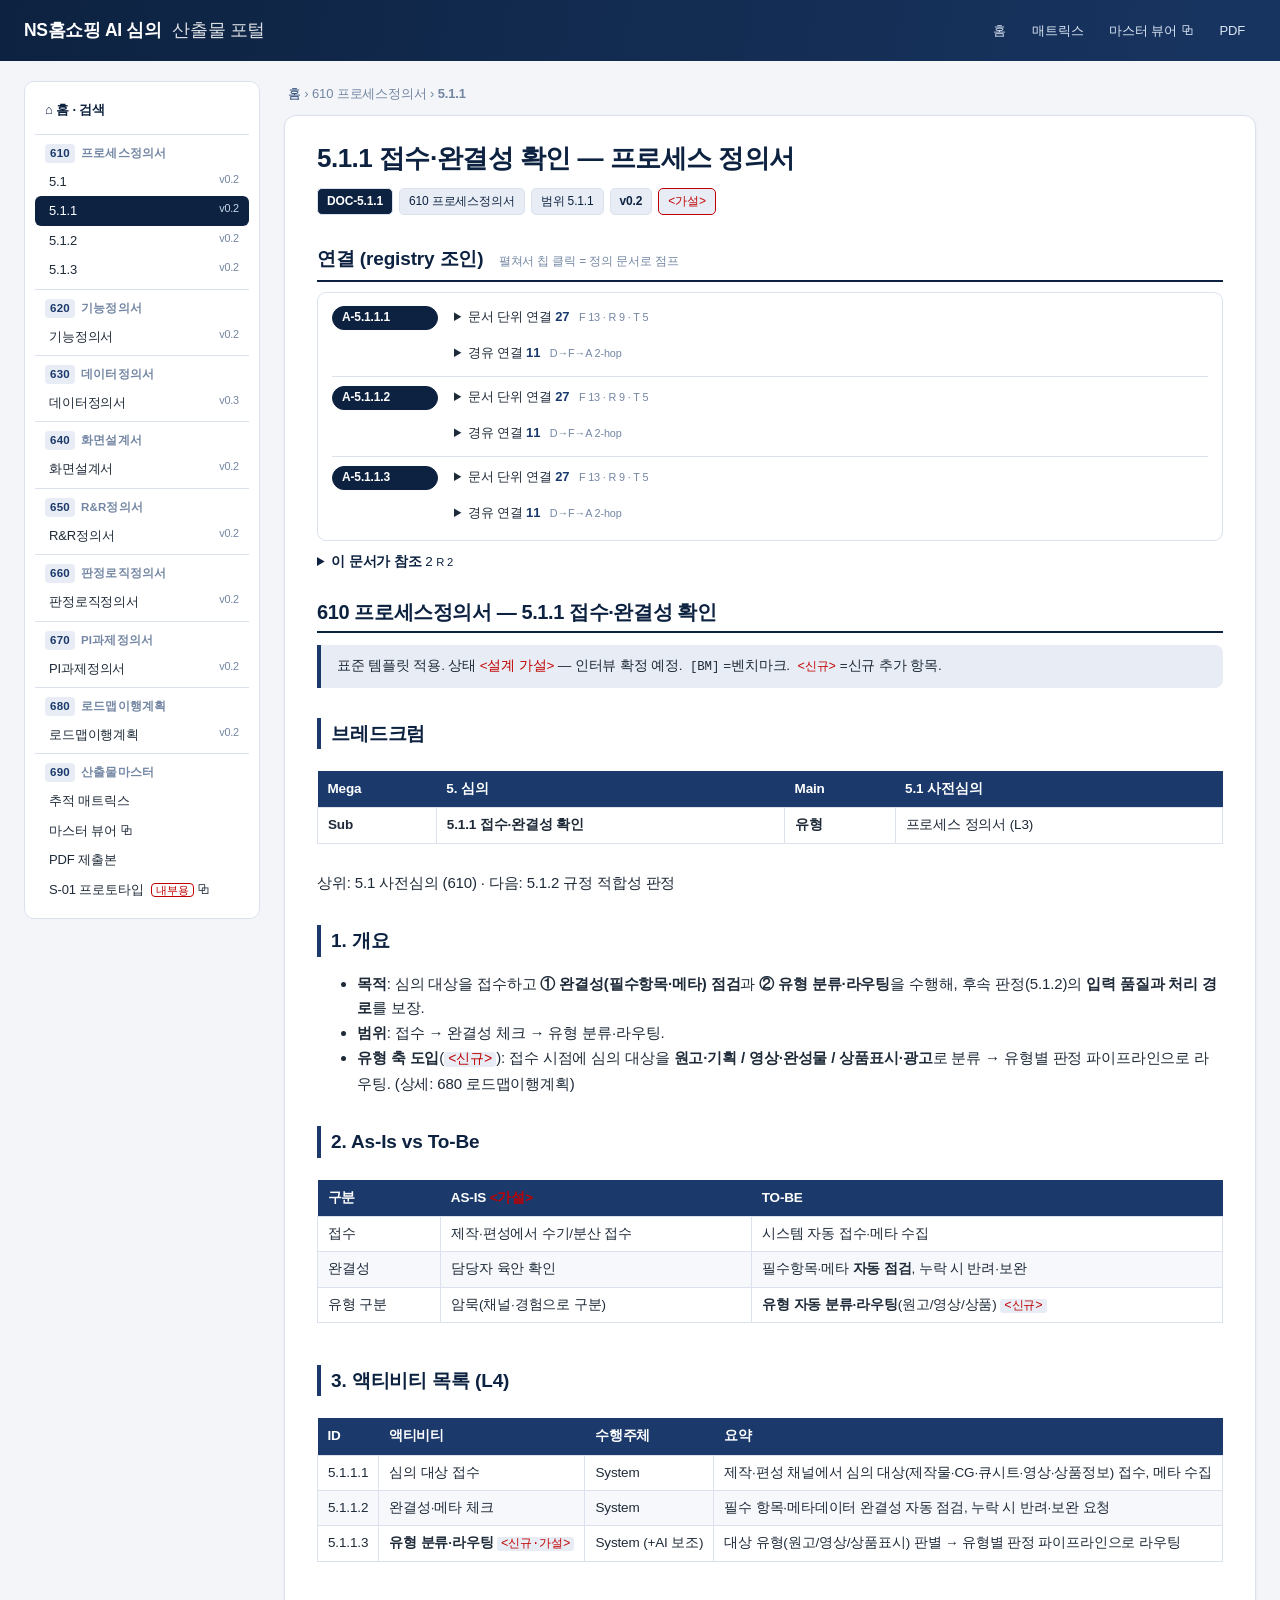
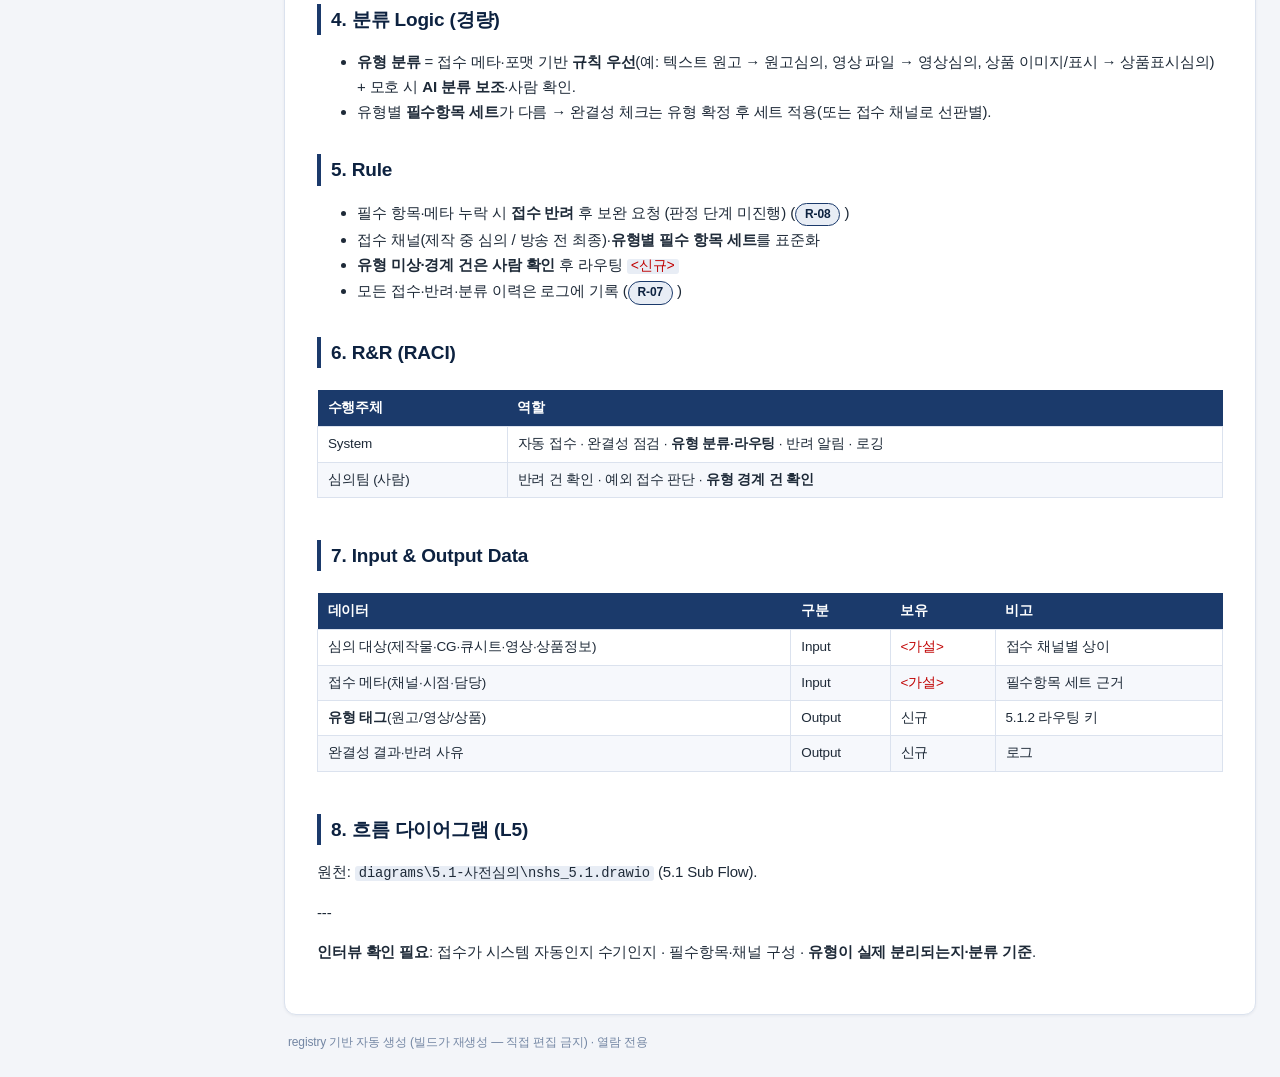
==== commit f1a7fb4b: "master 2026-07-18 17:05" ====
--- a/portal/doc-5.1.1.html
+++ b/portal/doc-5.1.1.html
@@ -9,32 +9,33 @@
 <header><div class="hwrap"><a class="home" href="index.html">NS홈쇼핑 AI 심의 <span>산출물 포털</span></a>
 <nav class="top"><a href="index.html">홈</a><a href="matrix.html">매트릭스</a><a href="../index.html">마스터 뷰어 ⧉</a><a href="master.pdf">PDF</a></nav></div></header>
 <div class="shell">
-<aside class="side"><a class="shome" href="index.html">⌂ 홈 · 검색</a><div class="sg"><div class="sh"><span class="sf">610</span>프로세스정의서</div><a class="sn" href="doc-5.1.html">5.1<small>v0.1</small></a><a class="sn on" href="doc-5.1.1.html">5.1.1<small>v0.1</small></a><a class="sn" href="doc-5.1.2.html">5.1.2<small>v0.1</small></a><a class="sn" href="doc-5.1.3.html">5.1.3<small>v0.1</small></a></div><div class="sg"><div class="sh"><span class="sf">620</span>기능정의서</div><a class="sn" href="doc-620.html">기능정의서<small>v0.1</small></a></div><div class="sg"><div class="sh"><span class="sf">630</span>데이터정의서</div><a class="sn" href="doc-630.html">데이터정의서<small>v0.2</small></a></div><div class="sg"><div class="sh"><span class="sf">640</span>화면설계서</div><a class="sn" href="doc-640.html">화면설계서<small>v0.1</small></a></div><div class="sg"><div class="sh"><span class="sf">650</span>R&R정의서</div><a class="sn" href="doc-650.html">R&amp;R정의서<small>v0.1</small></a></div><div class="sg"><div class="sh"><span class="sf">660</span>판정로직정의서</div><a class="sn" href="doc-660.html">판정로직정의서<small>v0.1</small></a></div><div class="sg"><div class="sh"><span class="sf">670</span>PI과제정의서</div><a class="sn" href="doc-670.html">PI과제정의서<small>v0.1</small></a></div><div class="sg"><div class="sh"><span class="sf">680</span>로드맵이행계획</div><a class="sn" href="doc-680.html">로드맵이행계획<small>v0.1</small></a></div><div class="sg"><div class="sh"><span class="sf">690</span>산출물마스터</div><a class="sn" href="matrix.html">추적 매트릭스</a><a class="sn" href="../index.html">마스터 뷰어 ⧉</a><a class="sn" href="master.pdf">PDF 제출본</a><a class="sn" href="https://claude.ai/design/p/cdaa1f0b-4fab-4fa7-a9e8-0e988927c3ac" target="_blank" rel="noopener">S-01 프로토타입 ⧉</a></div></aside>
+<aside class="side"><a class="shome" href="index.html">⌂ 홈 · 검색</a><div class="sg"><div class="sh"><span class="sf">610</span>프로세스정의서</div><a class="sn" href="doc-5.1.html">5.1<small>v0.2</small></a><a class="sn on" href="doc-5.1.1.html">5.1.1<small>v0.2</small></a><a class="sn" href="doc-5.1.2.html">5.1.2<small>v0.2</small></a><a class="sn" href="doc-5.1.3.html">5.1.3<small>v0.2</small></a></div><div class="sg"><div class="sh"><span class="sf">620</span>기능정의서</div><a class="sn" href="doc-620.html">기능정의서<small>v0.2</small></a></div><div class="sg"><div class="sh"><span class="sf">630</span>데이터정의서</div><a class="sn" href="doc-630.html">데이터정의서<small>v0.3</small></a></div><div class="sg"><div class="sh"><span class="sf">640</span>화면설계서</div><a class="sn" href="doc-640.html">화면설계서<small>v0.2</small></a></div><div class="sg"><div class="sh"><span class="sf">650</span>R&R정의서</div><a class="sn" href="doc-650.html">R&amp;R정의서<small>v0.2</small></a></div><div class="sg"><div class="sh"><span class="sf">660</span>판정로직정의서</div><a class="sn" href="doc-660.html">판정로직정의서<small>v0.2</small></a></div><div class="sg"><div class="sh"><span class="sf">670</span>PI과제정의서</div><a class="sn" href="doc-670.html">PI과제정의서<small>v0.2</small></a></div><div class="sg"><div class="sh"><span class="sf">680</span>로드맵이행계획</div><a class="sn" href="doc-680.html">로드맵이행계획<small>v0.2</small></a></div><div class="sg"><div class="sh"><span class="sf">690</span>산출물마스터</div><a class="sn" href="matrix.html">추적 매트릭스</a><a class="sn" href="../index.html">마스터 뷰어 ⧉</a><a class="sn" href="master.pdf">PDF 제출본</a><a class="sn" href="https://claude.ai/design/p/cdaa1f0b-4fab-4fa7-a9e8-0e988927c3ac" target="_blank" rel="noopener">S-01 프로토타입 <span class="intb">내부용</span> ⧉</a></div></aside>
 <div class="maincol">
 <nav class="crumb"><a href="index.html">홈</a> › <span>610 프로세스정의서</span> › <b>5.1.1</b></nav>
 <main>
-<h1>5.1.1 접수·완결성 확인 — 프로세스 정의서</h1><div class="meta"><span class="badge id">DOC-5.1.1</span><span class="badge">610 프로세스정의서</span><span class="badge">범위 5.1.1</span><span class="badge v">v0.1</span><span class="badge st">&lt;가설&gt;</span></div><h2 class="sec">연결 (registry 조인) <span class="secnote">펼쳐서 칩 클릭 = 정의 문서로 점프</span></h2><div class="links"><div class="prov"><span class="chip def" id="A-5.1.1.1">A-5.1.1.1</span><div class="provbody"><details><summary>직접 연결 <b>27</b> <small>F 13 · R 9 · T 5</small></summary><div class="cg"><b>F</b><span><a class="chip" href="doc-620.html#F-01">F-01</a><a class="chip" href="doc-620.html#F-02">F-02</a><a class="chip" href="doc-620.html#F-03">F-03</a><a class="chip" href="doc-620.html#F-04">F-04</a><a class="chip" href="doc-620.html#F-05">F-05</a><a class="chip" href="doc-620.html#F-06">F-06</a><a class="chip" href="doc-620.html#F-07">F-07</a><a class="chip" href="doc-620.html#F-08">F-08</a><a class="chip" href="doc-620.html#F-09">F-09</a><a class="chip" href="doc-620.html#F-10">F-10</a><a class="chip" href="doc-620.html#F-11">F-11</a><a class="chip" href="doc-620.html#F-12">F-12</a><a class="chip" href="doc-620.html#F-13">F-13</a></span></div><div class="cg"><b>R</b><span><a class="chip" href="doc-660.html#R-01">R-01</a><a class="chip" href="doc-660.html#R-02">R-02</a><a class="chip" href="doc-660.html#R-03">R-03</a><a class="chip" href="doc-660.html#R-04">R-04</a><a class="chip" href="doc-660.html#R-05">R-05</a><a class="chip" href="doc-660.html#R-06">R-06</a><a class="chip" href="doc-660.html#R-07">R-07</a><a class="chip" href="doc-660.html#R-08">R-08</a><a class="chip" href="doc-660.html#R-09">R-09</a></span></div><div class="cg"><b>T</b><span><a class="chip" href="doc-670.html#T-01">T-01</a><a class="chip" href="doc-670.html#T-02">T-02</a><a class="chip" href="doc-670.html#T-03">T-03</a><a class="chip" href="doc-670.html#T-04">T-04</a><a class="chip" href="doc-670.html#T-05">T-05</a></span></div></details><details class="viad"><summary>경유 연결 <b>11</b> <small>D→F→A 2-hop</small></summary><div class="cg"><b>D</b><span><a class="chip via" href="doc-630.html#D-01" title="F-01 · F-02 · F-03 경유">D-01<small>경유</small></a><a class="chip via" href="doc-630.html#D-02" title="F-01 · F-02 · F-03 경유">D-02<small>경유</small></a><a class="chip via" href="doc-630.html#D-03" title="F-01 · F-02 · F-03 경유">D-03<small>경유</small></a><a class="chip via" href="doc-630.html#D-04" title="F-01 · F-02 · F-03 경유">D-04<small>경유</small></a><a class="chip via" href="doc-630.html#D-05" title="F-01 · F-02 · F-03 경유">D-05<small>경유</small></a><a class="chip via" href="doc-630.html#D-06" title="F-01 · F-02 · F-03 경유">D-06<small>경유</small></a><a class="chip via" href="doc-630.html#D-07" title="F-01 · F-02 · F-03 경유">D-07<small>경유</small></a><a class="chip via" href="doc-630.html#D-08" title="F-01 · F-02 · F-03 경유">D-08<small>경유</small></a><a class="chip via" href="doc-630.html#D-09" title="F-01 · F-02 · F-03 경유">D-09<small>경유</small></a><a class="chip via" href="doc-630.html#D-10" title="F-01 · F-02 · F-03 경유">D-10<small>경유</small></a><a class="chip via" href="doc-630.html#D-11" title="F-01 · F-02 · F-03 경유">D-11<small>경유</small></a></span></div></details></div></div><div class="prov"><span class="chip def" id="A-5.1.1.2">A-5.1.1.2</span><div class="provbody"><details><summary>직접 연결 <b>27</b> <small>F 13 · R 9 · T 5</small></summary><div class="cg"><b>F</b><span><a class="chip" href="doc-620.html#F-01">F-01</a><a class="chip" href="doc-620.html#F-02">F-02</a><a class="chip" href="doc-620.html#F-03">F-03</a><a class="chip" href="doc-620.html#F-04">F-04</a><a class="chip" href="doc-620.html#F-05">F-05</a><a class="chip" href="doc-620.html#F-06">F-06</a><a class="chip" href="doc-620.html#F-07">F-07</a><a class="chip" href="doc-620.html#F-08">F-08</a><a class="chip" href="doc-620.html#F-09">F-09</a><a class="chip" href="doc-620.html#F-10">F-10</a><a class="chip" href="doc-620.html#F-11">F-11</a><a class="chip" href="doc-620.html#F-12">F-12</a><a class="chip" href="doc-620.html#F-13">F-13</a></span></div><div class="cg"><b>R</b><span><a class="chip" href="doc-660.html#R-01">R-01</a><a class="chip" href="doc-660.html#R-02">R-02</a><a class="chip" href="doc-660.html#R-03">R-03</a><a class="chip" href="doc-660.html#R-04">R-04</a><a class="chip" href="doc-660.html#R-05">R-05</a><a class="chip" href="doc-660.html#R-06">R-06</a><a class="chip" href="doc-660.html#R-07">R-07</a><a class="chip" href="doc-660.html#R-08">R-08</a><a class="chip" href="doc-660.html#R-09">R-09</a></span></div><div class="cg"><b>T</b><span><a class="chip" href="doc-670.html#T-01">T-01</a><a class="chip" href="doc-670.html#T-02">T-02</a><a class="chip" href="doc-670.html#T-03">T-03</a><a class="chip" href="doc-670.html#T-04">T-04</a><a class="chip" href="doc-670.html#T-05">T-05</a></span></div></details><details class="viad"><summary>경유 연결 <b>11</b> <small>D→F→A 2-hop</small></summary><div class="cg"><b>D</b><span><a class="chip via" href="doc-630.html#D-01" title="F-01 · F-02 · F-03 경유">D-01<small>경유</small></a><a class="chip via" href="doc-630.html#D-02" title="F-01 · F-02 · F-03 경유">D-02<small>경유</small></a><a class="chip via" href="doc-630.html#D-03" title="F-01 · F-02 · F-03 경유">D-03<small>경유</small></a><a class="chip via" href="doc-630.html#D-04" title="F-01 · F-02 · F-03 경유">D-04<small>경유</small></a><a class="chip via" href="doc-630.html#D-05" title="F-01 · F-02 · F-03 경유">D-05<small>경유</small></a><a class="chip via" href="doc-630.html#D-06" title="F-01 · F-02 · F-03 경유">D-06<small>경유</small></a><a class="chip via" href="doc-630.html#D-07" title="F-01 · F-02 · F-03 경유">D-07<small>경유</small></a><a class="chip via" href="doc-630.html#D-08" title="F-01 · F-02 · F-03 경유">D-08<small>경유</small></a><a class="chip via" href="doc-630.html#D-09" title="F-01 · F-02 · F-03 경유">D-09<small>경유</small></a><a class="chip via" href="doc-630.html#D-10" title="F-01 · F-02 · F-03 경유">D-10<small>경유</small></a><a class="chip via" href="doc-630.html#D-11" title="F-01 · F-02 · F-03 경유">D-11<small>경유</small></a></span></div></details></div></div><div class="prov"><span class="chip def" id="A-5.1.1.3">A-5.1.1.3</span><div class="provbody"><details><summary>직접 연결 <b>27</b> <small>F 13 · R 9 · T 5</small></summary><div class="cg"><b>F</b><span><a class="chip" href="doc-620.html#F-01">F-01</a><a class="chip" href="doc-620.html#F-02">F-02</a><a class="chip" href="doc-620.html#F-03">F-03</a><a class="chip" href="doc-620.html#F-04">F-04</a><a class="chip" href="doc-620.html#F-05">F-05</a><a class="chip" href="doc-620.html#F-06">F-06</a><a class="chip" href="doc-620.html#F-07">F-07</a><a class="chip" href="doc-620.html#F-08">F-08</a><a class="chip" href="doc-620.html#F-09">F-09</a><a class="chip" href="doc-620.html#F-10">F-10</a><a class="chip" href="doc-620.html#F-11">F-11</a><a class="chip" href="doc-620.html#F-12">F-12</a><a class="chip" href="doc-620.html#F-13">F-13</a></span></div><div class="cg"><b>R</b><span><a class="chip" href="doc-660.html#R-01">R-01</a><a class="chip" href="doc-660.html#R-02">R-02</a><a class="chip" href="doc-660.html#R-03">R-03</a><a class="chip" href="doc-660.html#R-04">R-04</a><a class="chip" href="doc-660.html#R-05">R-05</a><a class="chip" href="doc-660.html#R-06">R-06</a><a class="chip" href="doc-660.html#R-07">R-07</a><a class="chip" href="doc-660.html#R-08">R-08</a><a class="chip" href="doc-660.html#R-09">R-09</a></span></div><div class="cg"><b>T</b><span><a class="chip" href="doc-670.html#T-01">T-01</a><a class="chip" href="doc-670.html#T-02">T-02</a><a class="chip" href="doc-670.html#T-03">T-03</a><a class="chip" href="doc-670.html#T-04">T-04</a><a class="chip" href="doc-670.html#T-05">T-05</a></span></div></details><details class="viad"><summary>경유 연결 <b>11</b> <small>D→F→A 2-hop</small></summary><div class="cg"><b>D</b><span><a class="chip via" href="doc-630.html#D-01" title="F-01 · F-02 · F-03 경유">D-01<small>경유</small></a><a class="chip via" href="doc-630.html#D-02" title="F-01 · F-02 · F-03 경유">D-02<small>경유</small></a><a class="chip via" href="doc-630.html#D-03" title="F-01 · F-02 · F-03 경유">D-03<small>경유</small></a><a class="chip via" href="doc-630.html#D-04" title="F-01 · F-02 · F-03 경유">D-04<small>경유</small></a><a class="chip via" href="doc-630.html#D-05" title="F-01 · F-02 · F-03 경유">D-05<small>경유</small></a><a class="chip via" href="doc-630.html#D-06" title="F-01 · F-02 · F-03 경유">D-06<small>경유</small></a><a class="chip via" href="doc-630.html#D-07" title="F-01 · F-02 · F-03 경유">D-07<small>경유</small></a><a class="chip via" href="doc-630.html#D-08" title="F-01 · F-02 · F-03 경유">D-08<small>경유</small></a><a class="chip via" href="doc-630.html#D-09" title="F-01 · F-02 · F-03 경유">D-09<small>경유</small></a><a class="chip via" href="doc-630.html#D-10" title="F-01 · F-02 · F-03 경유">D-10<small>경유</small></a><a class="chip via" href="doc-630.html#D-11" title="F-01 · F-02 · F-03 경유">D-11<small>경유</small></a></span></div></details></div></div></div><article><h1>5.1.1 접수·완결성 확인 — 프로세스 정의서 (v0.1)</h1>
-<blockquote>표준 템플릿 적용. 상태 <span class="tag">&lt;설계 가설&gt;</span> — 현업 인터뷰 멀어 가설 선진행. <code>[BM]</code>=벤치마크. <code><span class="tag">&lt;신규&gt;</span></code>=이번 디벨롭 추가.</blockquote>
+<h1>5.1.1 접수·완결성 확인 — 프로세스 정의서</h1><div class="meta"><span class="badge id">DOC-5.1.1</span><span class="badge">610 프로세스정의서</span><span class="badge">범위 5.1.1</span><span class="badge v">v0.2</span><span class="badge st">&lt;가설&gt;</span></div><h2 class="sec">연결 (registry 조인) <span class="secnote">펼쳐서 칩 클릭 = 정의 문서로 점프</span></h2><div class="links"><div class="prov"><span class="chip def" id="A-5.1.1.1">A-5.1.1.1</span><div class="provbody"><details><summary>문서 단위 연결 <b>27</b> <small>F 13 · R 9 · T 5</small></summary><div class="cg"><b>F</b><span><a class="chip" href="doc-620.html#F-01">F-01</a><a class="chip" href="doc-620.html#F-02">F-02</a><a class="chip" href="doc-620.html#F-03">F-03</a><a class="chip" href="doc-620.html#F-04">F-04</a><a class="chip" href="doc-620.html#F-05">F-05</a><a class="chip" href="doc-620.html#F-06">F-06</a><a class="chip" href="doc-620.html#F-07">F-07</a><a class="chip" href="doc-620.html#F-08">F-08</a><a class="chip" href="doc-620.html#F-09">F-09</a><a class="chip" href="doc-620.html#F-10">F-10</a><a class="chip" href="doc-620.html#F-11">F-11</a><a class="chip" href="doc-620.html#F-12">F-12</a><a class="chip" href="doc-620.html#F-13">F-13</a></span></div><div class="cg"><b>R</b><span><a class="chip" href="doc-660.html#R-01">R-01</a><a class="chip" href="doc-660.html#R-02">R-02</a><a class="chip" href="doc-660.html#R-03">R-03</a><a class="chip" href="doc-660.html#R-04">R-04</a><a class="chip" href="doc-660.html#R-05">R-05</a><a class="chip" href="doc-660.html#R-06">R-06</a><a class="chip" href="doc-660.html#R-07">R-07</a><a class="chip" href="doc-660.html#R-08">R-08</a><a class="chip" href="doc-660.html#R-09">R-09</a></span></div><div class="cg"><b>T</b><span><a class="chip" href="doc-670.html#T-01">T-01</a><a class="chip" href="doc-670.html#T-02">T-02</a><a class="chip" href="doc-670.html#T-03">T-03</a><a class="chip" href="doc-670.html#T-04">T-04</a><a class="chip" href="doc-670.html#T-05">T-05</a></span></div></details><details class="viad"><summary>경유 연결 <b>11</b> <small>D→F→A 2-hop</small></summary><div class="cg"><b>D</b><span><a class="chip via" href="doc-630.html#D-01" title="F-01 · F-02 · F-03 경유">D-01<small>경유</small></a><a class="chip via" href="doc-630.html#D-02" title="F-01 · F-02 · F-03 경유">D-02<small>경유</small></a><a class="chip via" href="doc-630.html#D-03" title="F-01 · F-02 · F-03 경유">D-03<small>경유</small></a><a class="chip via" href="doc-630.html#D-04" title="F-01 · F-02 · F-03 경유">D-04<small>경유</small></a><a class="chip via" href="doc-630.html#D-05" title="F-01 · F-02 · F-03 경유">D-05<small>경유</small></a><a class="chip via" href="doc-630.html#D-06" title="F-01 · F-02 · F-03 경유">D-06<small>경유</small></a><a class="chip via" href="doc-630.html#D-07" title="F-01 · F-02 · F-03 경유">D-07<small>경유</small></a><a class="chip via" href="doc-630.html#D-08" title="F-01 · F-02 · F-03 경유">D-08<small>경유</small></a><a class="chip via" href="doc-630.html#D-09" title="F-01 · F-02 · F-03 경유">D-09<small>경유</small></a><a class="chip via" href="doc-630.html#D-10" title="F-01 · F-02 · F-03 경유">D-10<small>경유</small></a><a class="chip via" href="doc-630.html#D-11" title="F-01 · F-02 · F-03 경유">D-11<small>경유</small></a></span></div></details></div></div><div class="prov"><span class="chip def" id="A-5.1.1.2">A-5.1.1.2</span><div class="provbody"><details><summary>문서 단위 연결 <b>27</b> <small>F 13 · R 9 · T 5</small></summary><div class="cg"><b>F</b><span><a class="chip" href="doc-620.html#F-01">F-01</a><a class="chip" href="doc-620.html#F-02">F-02</a><a class="chip" href="doc-620.html#F-03">F-03</a><a class="chip" href="doc-620.html#F-04">F-04</a><a class="chip" href="doc-620.html#F-05">F-05</a><a class="chip" href="doc-620.html#F-06">F-06</a><a class="chip" href="doc-620.html#F-07">F-07</a><a class="chip" href="doc-620.html#F-08">F-08</a><a class="chip" href="doc-620.html#F-09">F-09</a><a class="chip" href="doc-620.html#F-10">F-10</a><a class="chip" href="doc-620.html#F-11">F-11</a><a class="chip" href="doc-620.html#F-12">F-12</a><a class="chip" href="doc-620.html#F-13">F-13</a></span></div><div class="cg"><b>R</b><span><a class="chip" href="doc-660.html#R-01">R-01</a><a class="chip" href="doc-660.html#R-02">R-02</a><a class="chip" href="doc-660.html#R-03">R-03</a><a class="chip" href="doc-660.html#R-04">R-04</a><a class="chip" href="doc-660.html#R-05">R-05</a><a class="chip" href="doc-660.html#R-06">R-06</a><a class="chip" href="doc-660.html#R-07">R-07</a><a class="chip" href="doc-660.html#R-08">R-08</a><a class="chip" href="doc-660.html#R-09">R-09</a></span></div><div class="cg"><b>T</b><span><a class="chip" href="doc-670.html#T-01">T-01</a><a class="chip" href="doc-670.html#T-02">T-02</a><a class="chip" href="doc-670.html#T-03">T-03</a><a class="chip" href="doc-670.html#T-04">T-04</a><a class="chip" href="doc-670.html#T-05">T-05</a></span></div></details><details class="viad"><summary>경유 연결 <b>11</b> <small>D→F→A 2-hop</small></summary><div class="cg"><b>D</b><span><a class="chip via" href="doc-630.html#D-01" title="F-01 · F-02 · F-03 경유">D-01<small>경유</small></a><a class="chip via" href="doc-630.html#D-02" title="F-01 · F-02 · F-03 경유">D-02<small>경유</small></a><a class="chip via" href="doc-630.html#D-03" title="F-01 · F-02 · F-03 경유">D-03<small>경유</small></a><a class="chip via" href="doc-630.html#D-04" title="F-01 · F-02 · F-03 경유">D-04<small>경유</small></a><a class="chip via" href="doc-630.html#D-05" title="F-01 · F-02 · F-03 경유">D-05<small>경유</small></a><a class="chip via" href="doc-630.html#D-06" title="F-01 · F-02 · F-03 경유">D-06<small>경유</small></a><a class="chip via" href="doc-630.html#D-07" title="F-01 · F-02 · F-03 경유">D-07<small>경유</small></a><a class="chip via" href="doc-630.html#D-08" title="F-01 · F-02 · F-03 경유">D-08<small>경유</small></a><a class="chip via" href="doc-630.html#D-09" title="F-01 · F-02 · F-03 경유">D-09<small>경유</small></a><a class="chip via" href="doc-630.html#D-10" title="F-01 · F-02 · F-03 경유">D-10<small>경유</small></a><a class="chip via" href="doc-630.html#D-11" title="F-01 · F-02 · F-03 경유">D-11<small>경유</small></a></span></div></details></div></div><div class="prov"><span class="chip def" id="A-5.1.1.3">A-5.1.1.3</span><div class="provbody"><details><summary>문서 단위 연결 <b>27</b> <small>F 13 · R 9 · T 5</small></summary><div class="cg"><b>F</b><span><a class="chip" href="doc-620.html#F-01">F-01</a><a class="chip" href="doc-620.html#F-02">F-02</a><a class="chip" href="doc-620.html#F-03">F-03</a><a class="chip" href="doc-620.html#F-04">F-04</a><a class="chip" href="doc-620.html#F-05">F-05</a><a class="chip" href="doc-620.html#F-06">F-06</a><a class="chip" href="doc-620.html#F-07">F-07</a><a class="chip" href="doc-620.html#F-08">F-08</a><a class="chip" href="doc-620.html#F-09">F-09</a><a class="chip" href="doc-620.html#F-10">F-10</a><a class="chip" href="doc-620.html#F-11">F-11</a><a class="chip" href="doc-620.html#F-12">F-12</a><a class="chip" href="doc-620.html#F-13">F-13</a></span></div><div class="cg"><b>R</b><span><a class="chip" href="doc-660.html#R-01">R-01</a><a class="chip" href="doc-660.html#R-02">R-02</a><a class="chip" href="doc-660.html#R-03">R-03</a><a class="chip" href="doc-660.html#R-04">R-04</a><a class="chip" href="doc-660.html#R-05">R-05</a><a class="chip" href="doc-660.html#R-06">R-06</a><a class="chip" href="doc-660.html#R-07">R-07</a><a class="chip" href="doc-660.html#R-08">R-08</a><a class="chip" href="doc-660.html#R-09">R-09</a></span></div><div class="cg"><b>T</b><span><a class="chip" href="doc-670.html#T-01">T-01</a><a class="chip" href="doc-670.html#T-02">T-02</a><a class="chip" href="doc-670.html#T-03">T-03</a><a class="chip" href="doc-670.html#T-04">T-04</a><a class="chip" href="doc-670.html#T-05">T-05</a></span></div></details><details class="viad"><summary>경유 연결 <b>11</b> <small>D→F→A 2-hop</small></summary><div class="cg"><b>D</b><span><a class="chip via" href="doc-630.html#D-01" title="F-01 · F-02 · F-03 경유">D-01<small>경유</small></a><a class="chip via" href="doc-630.html#D-02" title="F-01 · F-02 · F-03 경유">D-02<small>경유</small></a><a class="chip via" href="doc-630.html#D-03" title="F-01 · F-02 · F-03 경유">D-03<small>경유</small></a><a class="chip via" href="doc-630.html#D-04" title="F-01 · F-02 · F-03 경유">D-04<small>경유</small></a><a class="chip via" href="doc-630.html#D-05" title="F-01 · F-02 · F-03 경유">D-05<small>경유</small></a><a class="chip via" href="doc-630.html#D-06" title="F-01 · F-02 · F-03 경유">D-06<small>경유</small></a><a class="chip via" href="doc-630.html#D-07" title="F-01 · F-02 · F-03 경유">D-07<small>경유</small></a><a class="chip via" href="doc-630.html#D-08" title="F-01 · F-02 · F-03 경유">D-08<small>경유</small></a><a class="chip via" href="doc-630.html#D-09" title="F-01 · F-02 · F-03 경유">D-09<small>경유</small></a><a class="chip via" href="doc-630.html#D-10" title="F-01 · F-02 · F-03 경유">D-10<small>경유</small></a><a class="chip via" href="doc-630.html#D-11" title="F-01 · F-02 · F-03 경유">D-11<small>경유</small></a></span></div></details></div></div></div><details class="refs"><summary><b>이 문서가 참조</b> 2 <small>R 2</small></summary><div class="cg"><b>R</b><span><a class="chip" href="doc-660.html#R-07">R-07</a><a class="chip" href="doc-660.html#R-08">R-08</a></span></div></details><article><h1>610 프로세스정의서 — 5.1.1 접수·완결성 확인</h1>
+<blockquote>표준 템플릿 적용. 상태 <span class="tag">&lt;설계 가설&gt;</span> — 인터뷰 확정 예정. <code>[BM]</code>=벤치마크. <code><span class="tag">&lt;신규&gt;</span></code>=신규 추가 항목.</blockquote>
 <h2>브레드크럼</h2>
-<table><thead><tr><th>Mega</th><th>5. 심의</th><th>Main</th><th>5.1 사전심의</th></tr></thead><tbody><tr><td><b>Sub</b></td><td><b>5.1.1 접수·완결성 확인</b></td><td><b>유형</b></td><td>프로세스 정의서 (L3)</td></tr></tbody></table>
-<p>상위: <a href="https://aioffering1ns.atlassian.net/wiki/spaces/NA/pages/2162694" target="_blank" rel="noopener">5.1 사전심의 ⧉</a> · 다음: 5.1.2 규정 적합성 판정</p>
+<div class="twrap"><table><thead><tr><th>Mega</th><th>5. 심의</th><th>Main</th><th>5.1 사전심의</th></tr></thead><tbody><tr><td><b>Sub</b></td><td><b>5.1.1 접수·완결성 확인</b></td><td><b>유형</b></td><td>프로세스 정의서 (L3)</td></tr></tbody></table></div>
+<p>상위: 5.1 사전심의 (610) · 다음: 5.1.2 규정 적합성 판정</p>
 <h2>1. 개요</h2>
-<ul><li><b>목적</b>: 심의 대상을 접수하고 <b>① 완결성(필수항목·메타) 점검</b>과 <b>② 유형 분류·라우팅</b>을 수행해, 후속 판정(5.1.2)의 <b>입력 품질과 처리 경로</b>를 보장.</li><li><b>범위</b>: 접수 → 완결성 체크 → 유형 분류·라우팅.</li><li><b>유형 축 도입</b>(<code><span class="tag">&lt;신규&gt;</span></code>): 접수 시점에 심의 대상을 <b>원고·기획 / 영상·완성물 / 상품표시·광고</b>로 분류 → 유형별 판정 파이프라인으로 라우팅. (근거: <code>analysis/심의유형-멀티모달AI-로드맵.md</code>)</li></ul>
+<ul><li><b>목적</b>: 심의 대상을 접수하고 <b>① 완결성(필수항목·메타) 점검</b>과 <b>② 유형 분류·라우팅</b>을 수행해, 후속 판정(5.1.2)의 <b>입력 품질과 처리 경로</b>를 보장.</li><li><b>범위</b>: 접수 → 완결성 체크 → 유형 분류·라우팅.</li><li><b>유형 축 도입</b>(<code><span class="tag">&lt;신규&gt;</span></code>): 접수 시점에 심의 대상을 <b>원고·기획 / 영상·완성물 / 상품표시·광고</b>로 분류 → 유형별 판정 파이프라인으로 라우팅. (상세: 680 로드맵이행계획)</li></ul>
 <h2>2. As-Is vs To-Be</h2>
-<table><thead><tr><th>구분</th><th>AS-IS <span class="tag">&lt;가설&gt;</span></th><th>TO-BE</th></tr></thead><tbody><tr><td>접수</td><td>제작·편성에서 수기/분산 접수</td><td>시스템 자동 접수·메타 수집</td></tr><tr><td>완결성</td><td>담당자 육안 확인</td><td>필수항목·메타 <b>자동 점검</b>, 누락 시 반려·보완</td></tr><tr><td>유형 구분</td><td>암묵(채널·경험으로 구분)</td><td><b>유형 자동 분류·라우팅</b>(원고/영상/상품) <code><span class="tag">&lt;신규&gt;</span></code></td></tr></tbody></table>
+<div class="twrap"><table><thead><tr><th>구분</th><th>AS-IS <span class="tag">&lt;가설&gt;</span></th><th>TO-BE</th></tr></thead><tbody><tr><td>접수</td><td>제작·편성에서 수기/분산 접수</td><td>시스템 자동 접수·메타 수집</td></tr><tr><td>완결성</td><td>담당자 육안 확인</td><td>필수항목·메타 <b>자동 점검</b>, 누락 시 반려·보완</td></tr><tr><td>유형 구분</td><td>암묵(채널·경험으로 구분)</td><td><b>유형 자동 분류·라우팅</b>(원고/영상/상품) <code><span class="tag">&lt;신규&gt;</span></code></td></tr></tbody></table></div>
 <h2>3. 액티비티 목록 (L4)</h2>
-<table><thead><tr><th>ID</th><th>액티비티</th><th>수행주체</th><th>요약</th></tr></thead><tbody><tr><td>5.1.1.1</td><td>심의 대상 접수</td><td>System</td><td>제작·편성 채널에서 심의 대상(제작물·CG·큐시트·영상·상품정보) 접수, 메타 수집</td></tr><tr><td>5.1.1.2</td><td>완결성·메타 체크</td><td>System</td><td>필수 항목·메타데이터 완결성 자동 점검, 누락 시 반려·보완 요청</td></tr><tr><td>5.1.1.3</td><td><b>유형 분류·라우팅</b> <code><span class="tag">&lt;신규·가설&gt;</span></code></td><td>System (+AI 보조)</td><td>대상 유형(원고/영상/상품표시) 판별 → 유형별 판정 파이프라인으로 라우팅</td></tr></tbody></table>
+<div class="twrap"><table><thead><tr><th>ID</th><th>액티비티</th><th>수행주체</th><th>요약</th></tr></thead><tbody><tr><td>5.1.1.1</td><td>심의 대상 접수</td><td>System</td><td>제작·편성 채널에서 심의 대상(제작물·CG·큐시트·영상·상품정보) 접수, 메타 수집</td></tr><tr><td>5.1.1.2</td><td>완결성·메타 체크</td><td>System</td><td>필수 항목·메타데이터 완결성 자동 점검, 누락 시 반려·보완 요청</td></tr><tr><td>5.1.1.3</td><td><b>유형 분류·라우팅</b> <code><span class="tag">&lt;신규·가설&gt;</span></code></td><td>System (+AI 보조)</td><td>대상 유형(원고/영상/상품표시) 판별 → 유형별 판정 파이프라인으로 라우팅</td></tr></tbody></table></div>
 <h2>4. 분류 Logic (경량)</h2>
 <ul><li><b>유형 분류</b> = 접수 메타·포맷 기반 <b>규칙 우선</b>(예: 텍스트 원고 → 원고심의, 영상 파일 → 영상심의, 상품 이미지/표시 → 상품표시심의) + 모호 시 <b>AI 분류 보조</b>·사람 확인.</li><li>유형별 <b>필수항목 세트</b>가 다름 → 완결성 체크는 유형 확정 후 세트 적용(또는 접수 채널로 선판별).</li></ul>
 <h2>5. Rule</h2>
-<ul><li>필수 항목·메타 누락 시 <b>접수 반려</b> 후 보완 요청 (판정 단계 미진행)</li><li>접수 채널(제작 중 심의 / 방송 전 최종)·<b>유형별 필수 항목 세트</b>를 표준화</li><li><b>유형 미상·경계 건은 사람 확인</b> 후 라우팅 <code><span class="tag">&lt;신규&gt;</span></code></li><li>모든 접수·반려·분류 이력은 로그에 기록</li></ul>
+<ul><li>필수 항목·메타 누락 시 <b>접수 반려</b> 후 보완 요청 (판정 단계 미진행) (<a class="chip" href="doc-660.html#R-08">R-08</a>)</li><li>접수 채널(제작 중 심의 / 방송 전 최종)·<b>유형별 필수 항목 세트</b>를 표준화</li><li><b>유형 미상·경계 건은 사람 확인</b> 후 라우팅 <code><span class="tag">&lt;신규&gt;</span></code></li><li>모든 접수·반려·분류 이력은 로그에 기록 (<a class="chip" href="doc-660.html#R-07">R-07</a>)</li></ul>
 <h2>6. R&amp;R (RACI)</h2>
-<table><thead><tr><th>수행주체</th><th>역할</th></tr></thead><tbody><tr><td>System</td><td>자동 접수 · 완결성 점검 · <b>유형 분류·라우팅</b> · 반려 알림 · 로깅</td></tr><tr><td>심의역 (사람)</td><td>반려 건 확인 · 예외 접수 판단 · <b>유형 경계 건 확인</b></td></tr></tbody></table>
+<div class="twrap"><table><thead><tr><th>수행주체</th><th>역할</th></tr></thead><tbody><tr><td>System</td><td>자동 접수 · 완결성 점검 · <b>유형 분류·라우팅</b> · 반려 알림 · 로깅</td></tr><tr><td>심의팀 (사람)</td><td>반려 건 확인 · 예외 접수 판단 · <b>유형 경계 건 확인</b></td></tr></tbody></table></div>
 <h2>7. Input &amp; Output Data</h2>
-<table><thead><tr><th>데이터</th><th>구분</th><th>보유</th><th>비고</th></tr></thead><tbody><tr><td>심의 대상(제작물·CG·큐시트·영상·상품정보)</td><td>Input</td><td><span class="tag">&lt;가설&gt;</span></td><td>접수 채널별 상이</td></tr><tr><td>접수 메타(채널·시점·담당)</td><td>Input</td><td><span class="tag">&lt;가설&gt;</span></td><td>필수항목 세트 근거</td></tr><tr><td><b>유형 태그</b>(원고/영상/상품)</td><td>Output</td><td>신규</td><td>5.1.2 라우팅 키</td></tr><tr><td>완결성 결과·반려 사유</td><td>Output</td><td>신규</td><td>로그</td></tr></tbody></table>
+<div class="twrap"><table><thead><tr><th>데이터</th><th>구분</th><th>보유</th><th>비고</th></tr></thead><tbody><tr><td>심의 대상(제작물·CG·큐시트·영상·상품정보)</td><td>Input</td><td><span class="tag">&lt;가설&gt;</span></td><td>접수 채널별 상이</td></tr><tr><td>접수 메타(채널·시점·담당)</td><td>Input</td><td><span class="tag">&lt;가설&gt;</span></td><td>필수항목 세트 근거</td></tr><tr><td><b>유형 태그</b>(원고/영상/상품)</td><td>Output</td><td>신규</td><td>5.1.2 라우팅 키</td></tr><tr><td>완결성 결과·반려 사유</td><td>Output</td><td>신규</td><td>로그</td></tr></tbody></table></div>
 <h2>8. 흐름 다이어그램 (L5)</h2>
-<p>원천: <code>diagrams\5.1-사전심의\nshs_5.1.drawio</code>(5.1 Sub Flow에 접수·유형분류 반영 시 갱신 대상). ※유형 분류 노드는 이번 디벨롭에서 신규 → 다이어그램 반영은 Phase D.</p>
-<p>--- <b>인터뷰 확인 필요</b>: 접수가 시스템 자동인지 수기인지 · 필수항목·채널 구성 · <b>유형이 실제 분리되는지·분류 기준</b>. (11 인터뷰 가이드 §1·§2)</p></article>
+<p>원천: <code>diagrams\5.1-사전심의\nshs_5.1.drawio</code> (5.1 Sub Flow).</p>
+<p>---</p>
+<p><b>인터뷰 확인 필요</b>: 접수가 시스템 자동인지 수기인지 · 필수항목·채널 구성 · <b>유형이 실제 분리되는지·분류 기준</b>.</p></article>
 </main>
 <footer>registry 기반 자동 생성 (빌드가 재생성 — 직접 편집 금지) · 열람 전용</footer>
 </div>
--- a/portal/style.css
+++ b/portal/style.css
@@ -8,11 +8,11 @@
 
 /* 헤더 + 탑내비 */
 header { background:linear-gradient(100deg, var(--header), var(--primary) 130%); }
-.hwrap { max-width:1380px; margin:0 auto; padding:15px 24px; display:flex; align-items:center; justify-content:space-between; gap:16px; }
+.hwrap { max-width:1380px; margin:0 auto; padding:15px 24px; display:flex; align-items:center; justify-content:space-between; gap:16px; flex-wrap:wrap; }
 header .home { color:#fff; font-weight:800; text-decoration:none; font-size:17.5px; letter-spacing:-.02em; }
 header .home span { font-weight:400; opacity:.85; margin-left:6px; }
 nav.top { display:flex; gap:4px; }
-nav.top a { color:#dbe6f5; text-decoration:none; font-size:13px; padding:5px 11px; border-radius:6px; }
+nav.top a { color:#dbe6f5; text-decoration:none; font-size:13px; padding:5px 11px; border-radius:6px; white-space:nowrap; }
 nav.top a:hover { background:rgba(255,255,255,.14); color:#fff; }
 
 /* 셸: 사이드바 + 본문 */
@@ -80,6 +80,7 @@
 summary { cursor:pointer; color:var(--header); }
 
 /* 본문 표·인용·코드 */
+.twrap { overflow-x:auto; }                              /* 넓은 표는 자체 스크롤 — 페이지 가로 스크롤 금지 (V-12) */
 table { border-collapse:collapse; margin:12px 0; width:100%; font-size:13.5px; }
 th { background:var(--primary); color:#fff; padding:7px 10px; text-align:left; position:sticky; top:0; }
 td { border:1px solid var(--line); padding:6px 10px; vertical-align:top; }
@@ -121,6 +122,10 @@
 .panel details { border-left:2px solid var(--line); padding-left:8px; margin:6px 0; }
 .panel summary { font-weight:700; padding:3px 0; }
 .tiny { font-size:12px; color:var(--dim); font-weight:400; margin-left:6px; }
+.card .tiny { white-space:nowrap; }                      /* 배지(v0.1 · <가설>) 줄바꿈 쪼개짐 방지 (V-18) */
+.intb { font-size:10.5px; color:var(--red); border:1px solid var(--red); border-radius:4px; padding:0 4px; margin-left:4px; font-weight:400; }
+.plan { color:var(--dim); padding:4px 0 4px 10px; font-size:13.5px; }
+.planb { font-size:11px; color:var(--dim); border:1px dashed var(--dim); border-radius:4px; padding:0 5px; margin-left:6px; }
 
 /* 매트릭스 필터 */
 .fbar { margin:2px 0 10px; }
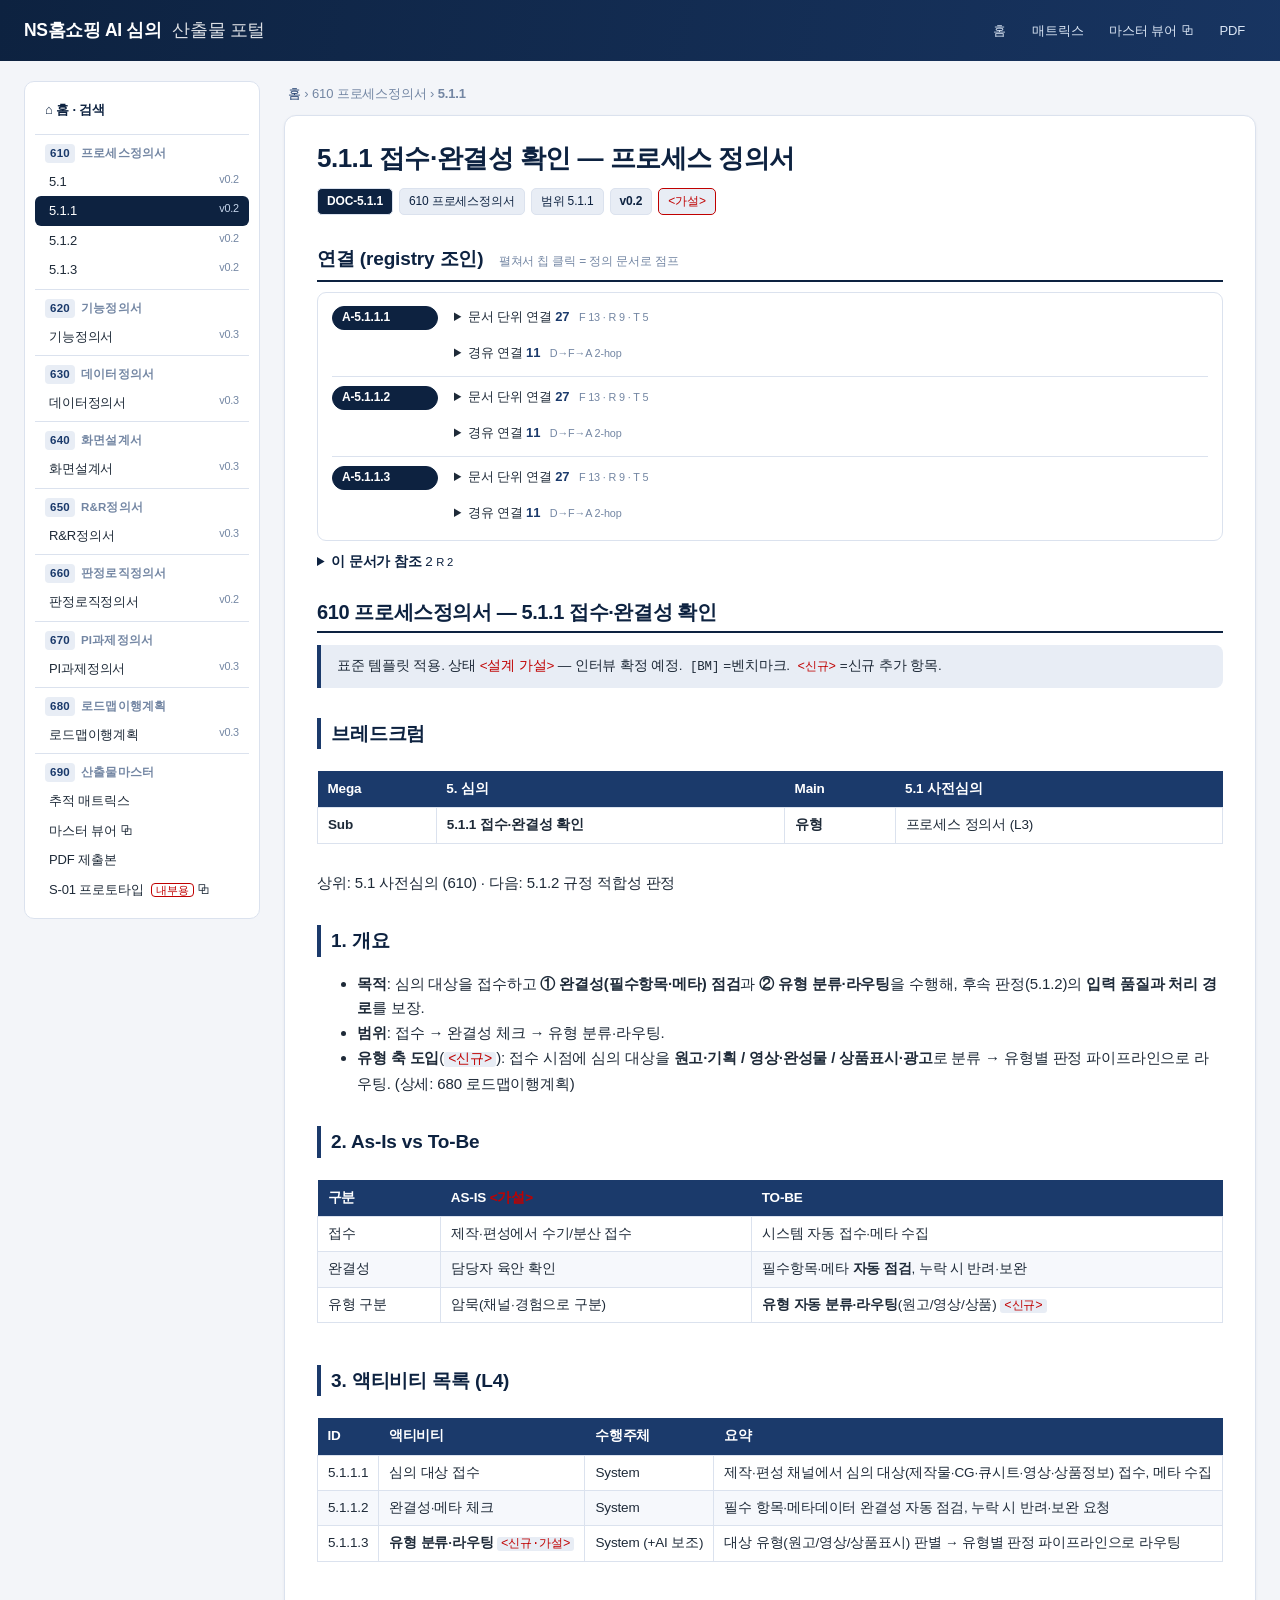
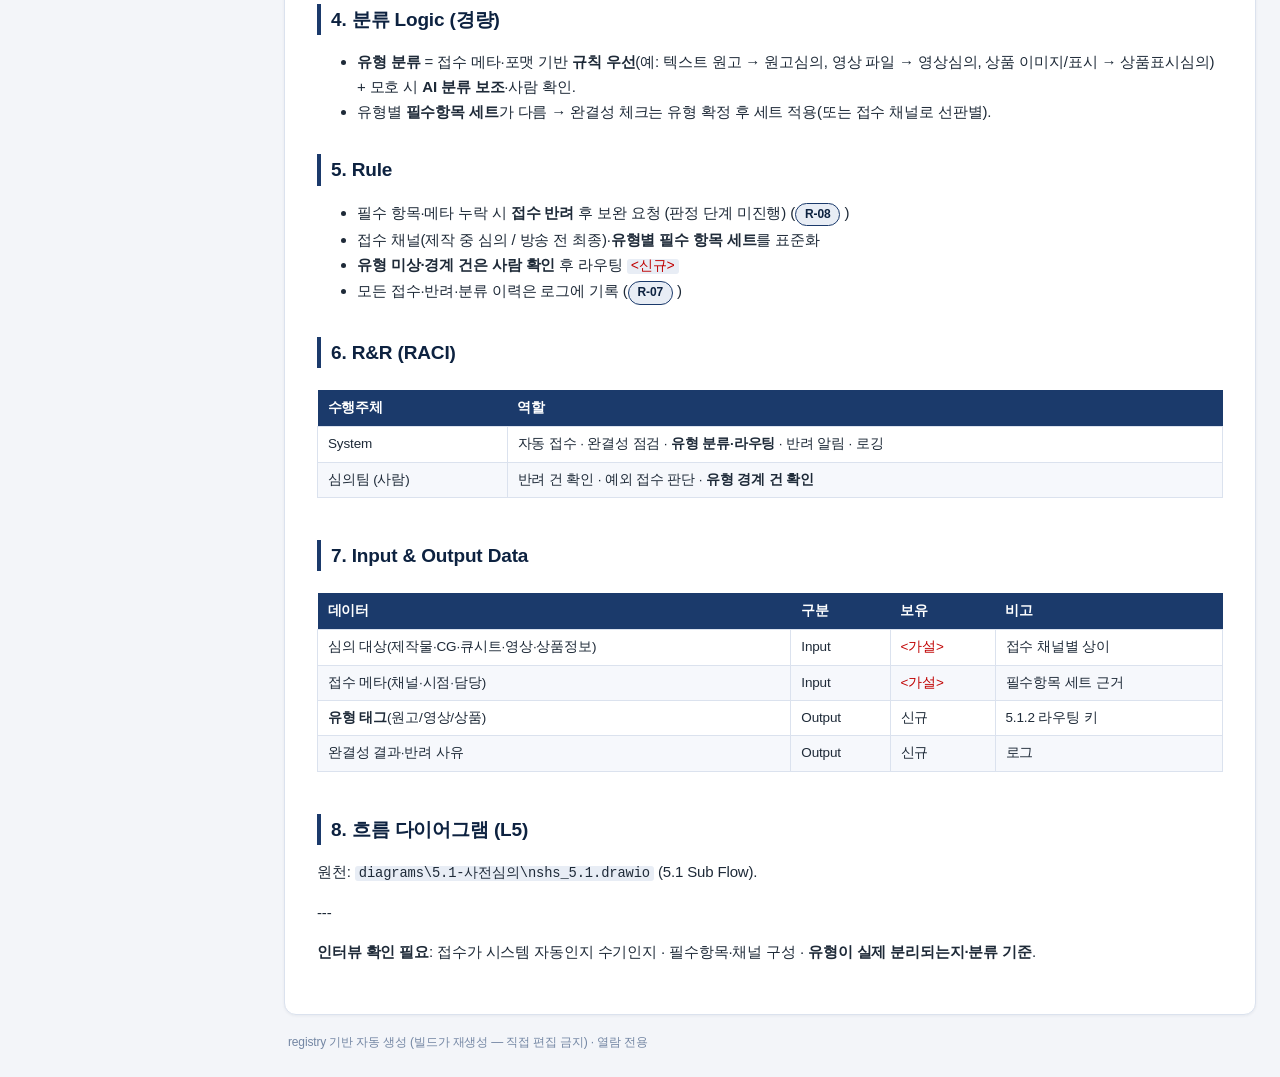
==== commit 5795c95a: "master 2026-07-18 17:43" ====
--- a/portal/doc-5.1.1.html
+++ b/portal/doc-5.1.1.html
@@ -9,7 +9,7 @@
 <header><div class="hwrap"><a class="home" href="index.html">NS홈쇼핑 AI 심의 <span>산출물 포털</span></a>
 <nav class="top"><a href="index.html">홈</a><a href="matrix.html">매트릭스</a><a href="../index.html">마스터 뷰어 ⧉</a><a href="master.pdf">PDF</a></nav></div></header>
 <div class="shell">
-<aside class="side"><a class="shome" href="index.html">⌂ 홈 · 검색</a><div class="sg"><div class="sh"><span class="sf">610</span>프로세스정의서</div><a class="sn" href="doc-5.1.html">5.1<small>v0.2</small></a><a class="sn on" href="doc-5.1.1.html">5.1.1<small>v0.2</small></a><a class="sn" href="doc-5.1.2.html">5.1.2<small>v0.2</small></a><a class="sn" href="doc-5.1.3.html">5.1.3<small>v0.2</small></a></div><div class="sg"><div class="sh"><span class="sf">620</span>기능정의서</div><a class="sn" href="doc-620.html">기능정의서<small>v0.2</small></a></div><div class="sg"><div class="sh"><span class="sf">630</span>데이터정의서</div><a class="sn" href="doc-630.html">데이터정의서<small>v0.3</small></a></div><div class="sg"><div class="sh"><span class="sf">640</span>화면설계서</div><a class="sn" href="doc-640.html">화면설계서<small>v0.2</small></a></div><div class="sg"><div class="sh"><span class="sf">650</span>R&R정의서</div><a class="sn" href="doc-650.html">R&amp;R정의서<small>v0.2</small></a></div><div class="sg"><div class="sh"><span class="sf">660</span>판정로직정의서</div><a class="sn" href="doc-660.html">판정로직정의서<small>v0.2</small></a></div><div class="sg"><div class="sh"><span class="sf">670</span>PI과제정의서</div><a class="sn" href="doc-670.html">PI과제정의서<small>v0.2</small></a></div><div class="sg"><div class="sh"><span class="sf">680</span>로드맵이행계획</div><a class="sn" href="doc-680.html">로드맵이행계획<small>v0.2</small></a></div><div class="sg"><div class="sh"><span class="sf">690</span>산출물마스터</div><a class="sn" href="matrix.html">추적 매트릭스</a><a class="sn" href="../index.html">마스터 뷰어 ⧉</a><a class="sn" href="master.pdf">PDF 제출본</a><a class="sn" href="https://claude.ai/design/p/cdaa1f0b-4fab-4fa7-a9e8-0e988927c3ac" target="_blank" rel="noopener">S-01 프로토타입 <span class="intb">내부용</span> ⧉</a></div></aside>
+<aside class="side"><a class="shome" href="index.html">⌂ 홈 · 검색</a><div class="sg"><div class="sh"><span class="sf">610</span>프로세스정의서</div><a class="sn" href="doc-5.1.html">5.1<small>v0.2</small></a><a class="sn on" href="doc-5.1.1.html">5.1.1<small>v0.2</small></a><a class="sn" href="doc-5.1.2.html">5.1.2<small>v0.2</small></a><a class="sn" href="doc-5.1.3.html">5.1.3<small>v0.2</small></a></div><div class="sg"><div class="sh"><span class="sf">620</span>기능정의서</div><a class="sn" href="doc-620.html">기능정의서<small>v0.3</small></a></div><div class="sg"><div class="sh"><span class="sf">630</span>데이터정의서</div><a class="sn" href="doc-630.html">데이터정의서<small>v0.3</small></a></div><div class="sg"><div class="sh"><span class="sf">640</span>화면설계서</div><a class="sn" href="doc-640.html">화면설계서<small>v0.3</small></a></div><div class="sg"><div class="sh"><span class="sf">650</span>R&R정의서</div><a class="sn" href="doc-650.html">R&amp;R정의서<small>v0.3</small></a></div><div class="sg"><div class="sh"><span class="sf">660</span>판정로직정의서</div><a class="sn" href="doc-660.html">판정로직정의서<small>v0.2</small></a></div><div class="sg"><div class="sh"><span class="sf">670</span>PI과제정의서</div><a class="sn" href="doc-670.html">PI과제정의서<small>v0.3</small></a></div><div class="sg"><div class="sh"><span class="sf">680</span>로드맵이행계획</div><a class="sn" href="doc-680.html">로드맵이행계획<small>v0.3</small></a></div><div class="sg"><div class="sh"><span class="sf">690</span>산출물마스터</div><a class="sn" href="matrix.html">추적 매트릭스</a><a class="sn" href="../index.html">마스터 뷰어 ⧉</a><a class="sn" href="master.pdf">PDF 제출본</a><a class="sn" href="https://claude.ai/design/p/cdaa1f0b-4fab-4fa7-a9e8-0e988927c3ac" target="_blank" rel="noopener">S-01 프로토타입 <span class="intb">내부용</span> ⧉</a></div></aside>
 <div class="maincol">
 <nav class="crumb"><a href="index.html">홈</a> › <span>610 프로세스정의서</span> › <b>5.1.1</b></nav>
 <main>
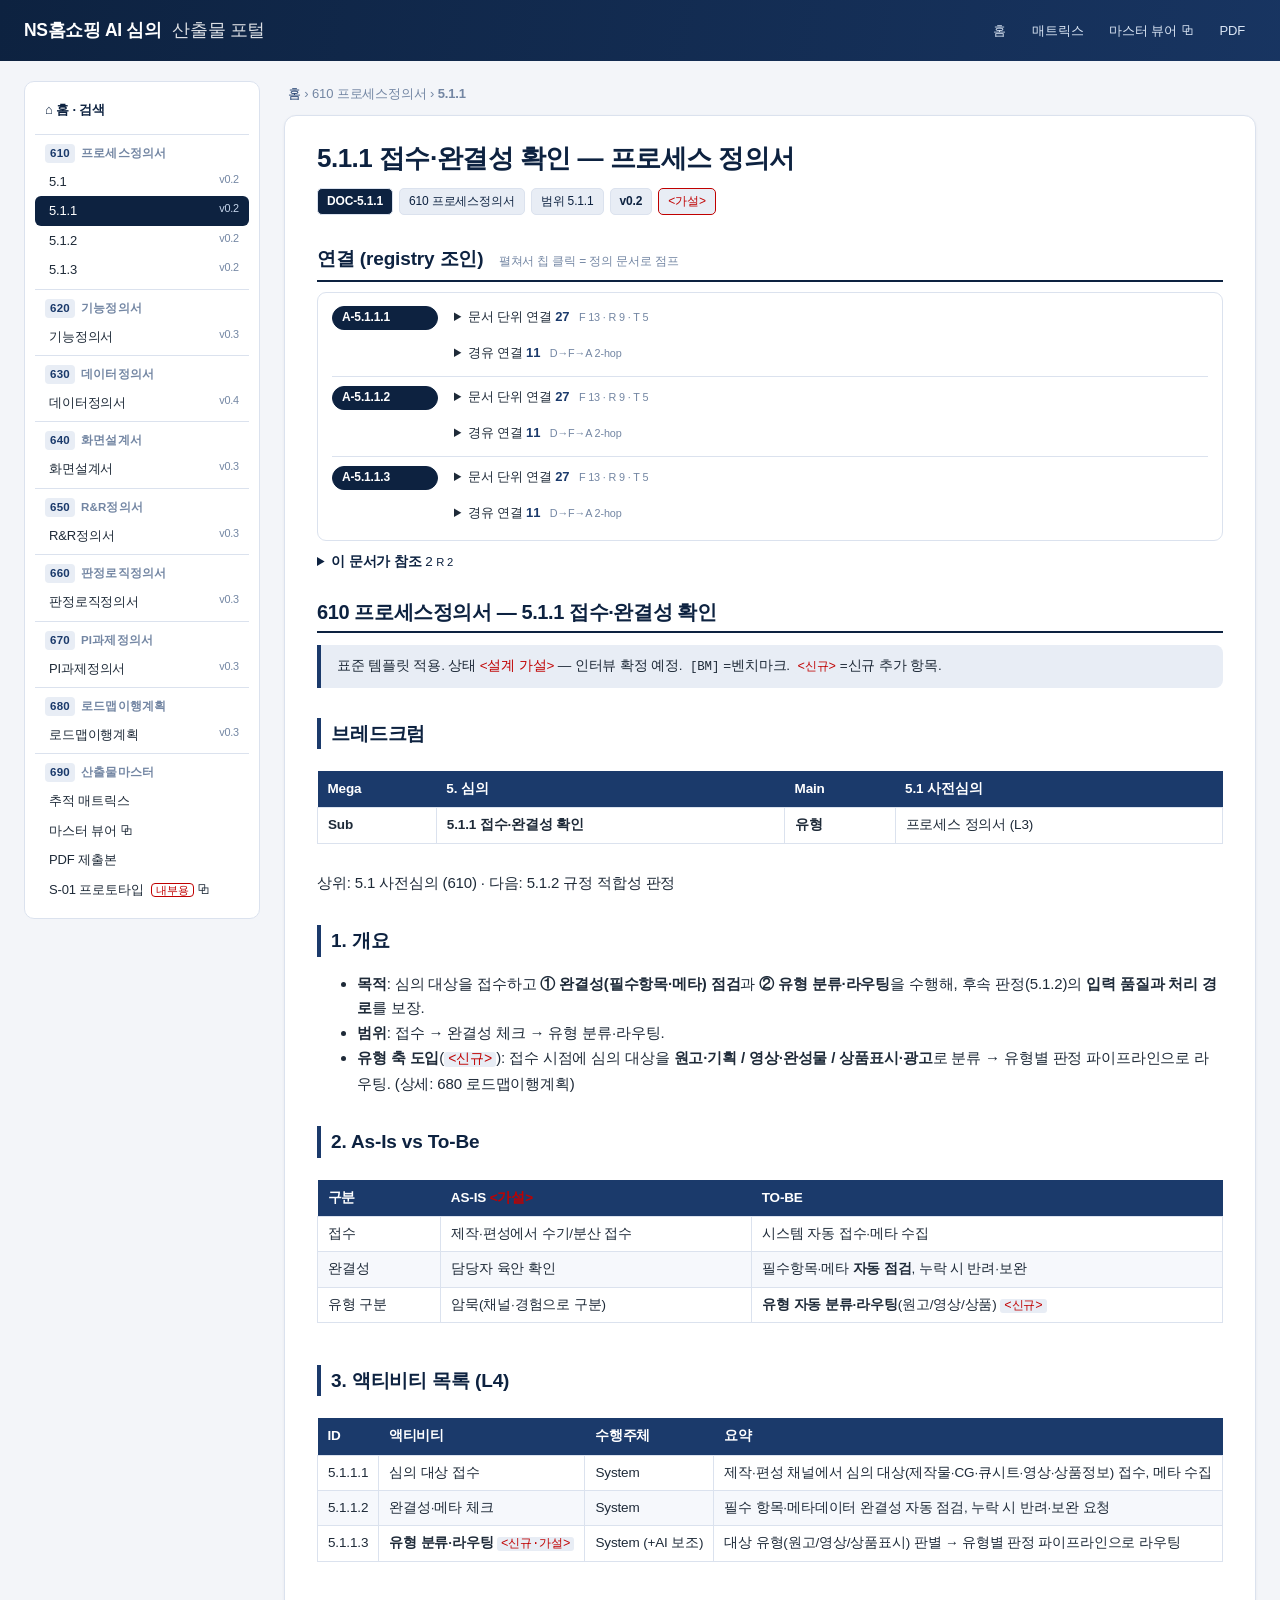
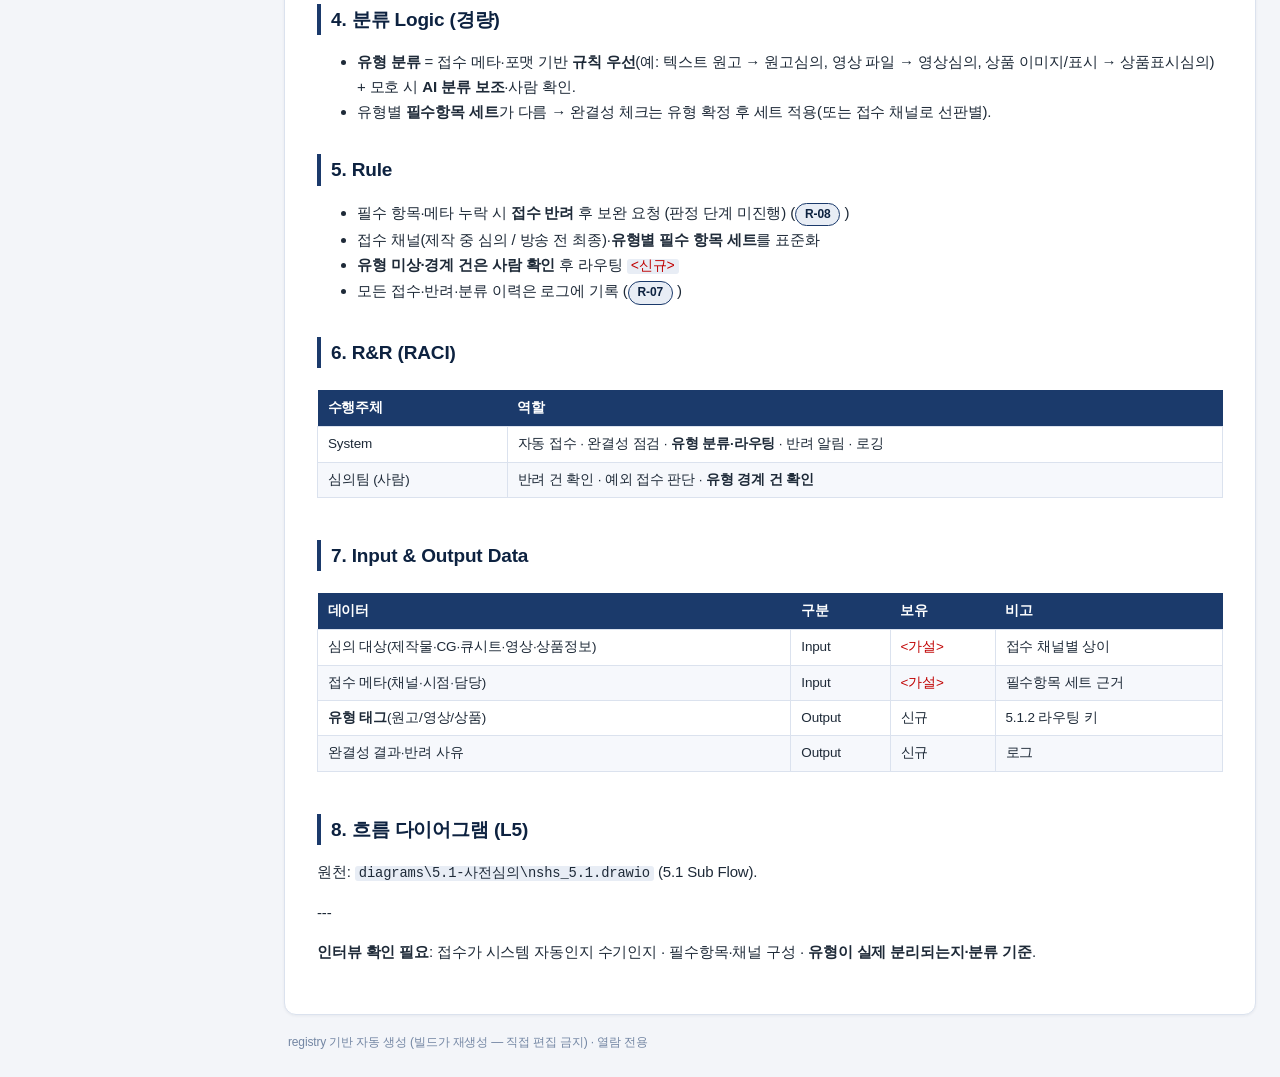
==== commit 647cc814: "master 2026-07-18 20:11" ====
--- a/portal/doc-5.1.1.html
+++ b/portal/doc-5.1.1.html
@@ -9,7 +9,7 @@
 <header><div class="hwrap"><a class="home" href="index.html">NS홈쇼핑 AI 심의 <span>산출물 포털</span></a>
 <nav class="top"><a href="index.html">홈</a><a href="matrix.html">매트릭스</a><a href="../index.html">마스터 뷰어 ⧉</a><a href="master.pdf">PDF</a></nav></div></header>
 <div class="shell">
-<aside class="side"><a class="shome" href="index.html">⌂ 홈 · 검색</a><div class="sg"><div class="sh"><span class="sf">610</span>프로세스정의서</div><a class="sn" href="doc-5.1.html">5.1<small>v0.2</small></a><a class="sn on" href="doc-5.1.1.html">5.1.1<small>v0.2</small></a><a class="sn" href="doc-5.1.2.html">5.1.2<small>v0.2</small></a><a class="sn" href="doc-5.1.3.html">5.1.3<small>v0.2</small></a></div><div class="sg"><div class="sh"><span class="sf">620</span>기능정의서</div><a class="sn" href="doc-620.html">기능정의서<small>v0.3</small></a></div><div class="sg"><div class="sh"><span class="sf">630</span>데이터정의서</div><a class="sn" href="doc-630.html">데이터정의서<small>v0.3</small></a></div><div class="sg"><div class="sh"><span class="sf">640</span>화면설계서</div><a class="sn" href="doc-640.html">화면설계서<small>v0.3</small></a></div><div class="sg"><div class="sh"><span class="sf">650</span>R&R정의서</div><a class="sn" href="doc-650.html">R&amp;R정의서<small>v0.3</small></a></div><div class="sg"><div class="sh"><span class="sf">660</span>판정로직정의서</div><a class="sn" href="doc-660.html">판정로직정의서<small>v0.2</small></a></div><div class="sg"><div class="sh"><span class="sf">670</span>PI과제정의서</div><a class="sn" href="doc-670.html">PI과제정의서<small>v0.3</small></a></div><div class="sg"><div class="sh"><span class="sf">680</span>로드맵이행계획</div><a class="sn" href="doc-680.html">로드맵이행계획<small>v0.3</small></a></div><div class="sg"><div class="sh"><span class="sf">690</span>산출물마스터</div><a class="sn" href="matrix.html">추적 매트릭스</a><a class="sn" href="../index.html">마스터 뷰어 ⧉</a><a class="sn" href="master.pdf">PDF 제출본</a><a class="sn" href="https://claude.ai/design/p/cdaa1f0b-4fab-4fa7-a9e8-0e988927c3ac" target="_blank" rel="noopener">S-01 프로토타입 <span class="intb">내부용</span> ⧉</a></div></aside>
+<aside class="side"><a class="shome" href="index.html">⌂ 홈 · 검색</a><div class="sg"><div class="sh"><span class="sf">610</span>프로세스정의서</div><a class="sn" href="doc-5.1.html">5.1<small>v0.2</small></a><a class="sn on" href="doc-5.1.1.html">5.1.1<small>v0.2</small></a><a class="sn" href="doc-5.1.2.html">5.1.2<small>v0.2</small></a><a class="sn" href="doc-5.1.3.html">5.1.3<small>v0.2</small></a></div><div class="sg"><div class="sh"><span class="sf">620</span>기능정의서</div><a class="sn" href="doc-620.html">기능정의서<small>v0.3</small></a></div><div class="sg"><div class="sh"><span class="sf">630</span>데이터정의서</div><a class="sn" href="doc-630.html">데이터정의서<small>v0.4</small></a></div><div class="sg"><div class="sh"><span class="sf">640</span>화면설계서</div><a class="sn" href="doc-640.html">화면설계서<small>v0.3</small></a></div><div class="sg"><div class="sh"><span class="sf">650</span>R&R정의서</div><a class="sn" href="doc-650.html">R&amp;R정의서<small>v0.3</small></a></div><div class="sg"><div class="sh"><span class="sf">660</span>판정로직정의서</div><a class="sn" href="doc-660.html">판정로직정의서<small>v0.3</small></a></div><div class="sg"><div class="sh"><span class="sf">670</span>PI과제정의서</div><a class="sn" href="doc-670.html">PI과제정의서<small>v0.3</small></a></div><div class="sg"><div class="sh"><span class="sf">680</span>로드맵이행계획</div><a class="sn" href="doc-680.html">로드맵이행계획<small>v0.3</small></a></div><div class="sg"><div class="sh"><span class="sf">690</span>산출물마스터</div><a class="sn" href="matrix.html">추적 매트릭스</a><a class="sn" href="../index.html">마스터 뷰어 ⧉</a><a class="sn" href="master.pdf">PDF 제출본</a><a class="sn" href="https://claude.ai/design/p/cdaa1f0b-4fab-4fa7-a9e8-0e988927c3ac" target="_blank" rel="noopener">S-01 프로토타입 <span class="intb">내부용</span> ⧉</a></div></aside>
 <div class="maincol">
 <nav class="crumb"><a href="index.html">홈</a> › <span>610 프로세스정의서</span> › <b>5.1.1</b></nav>
 <main>
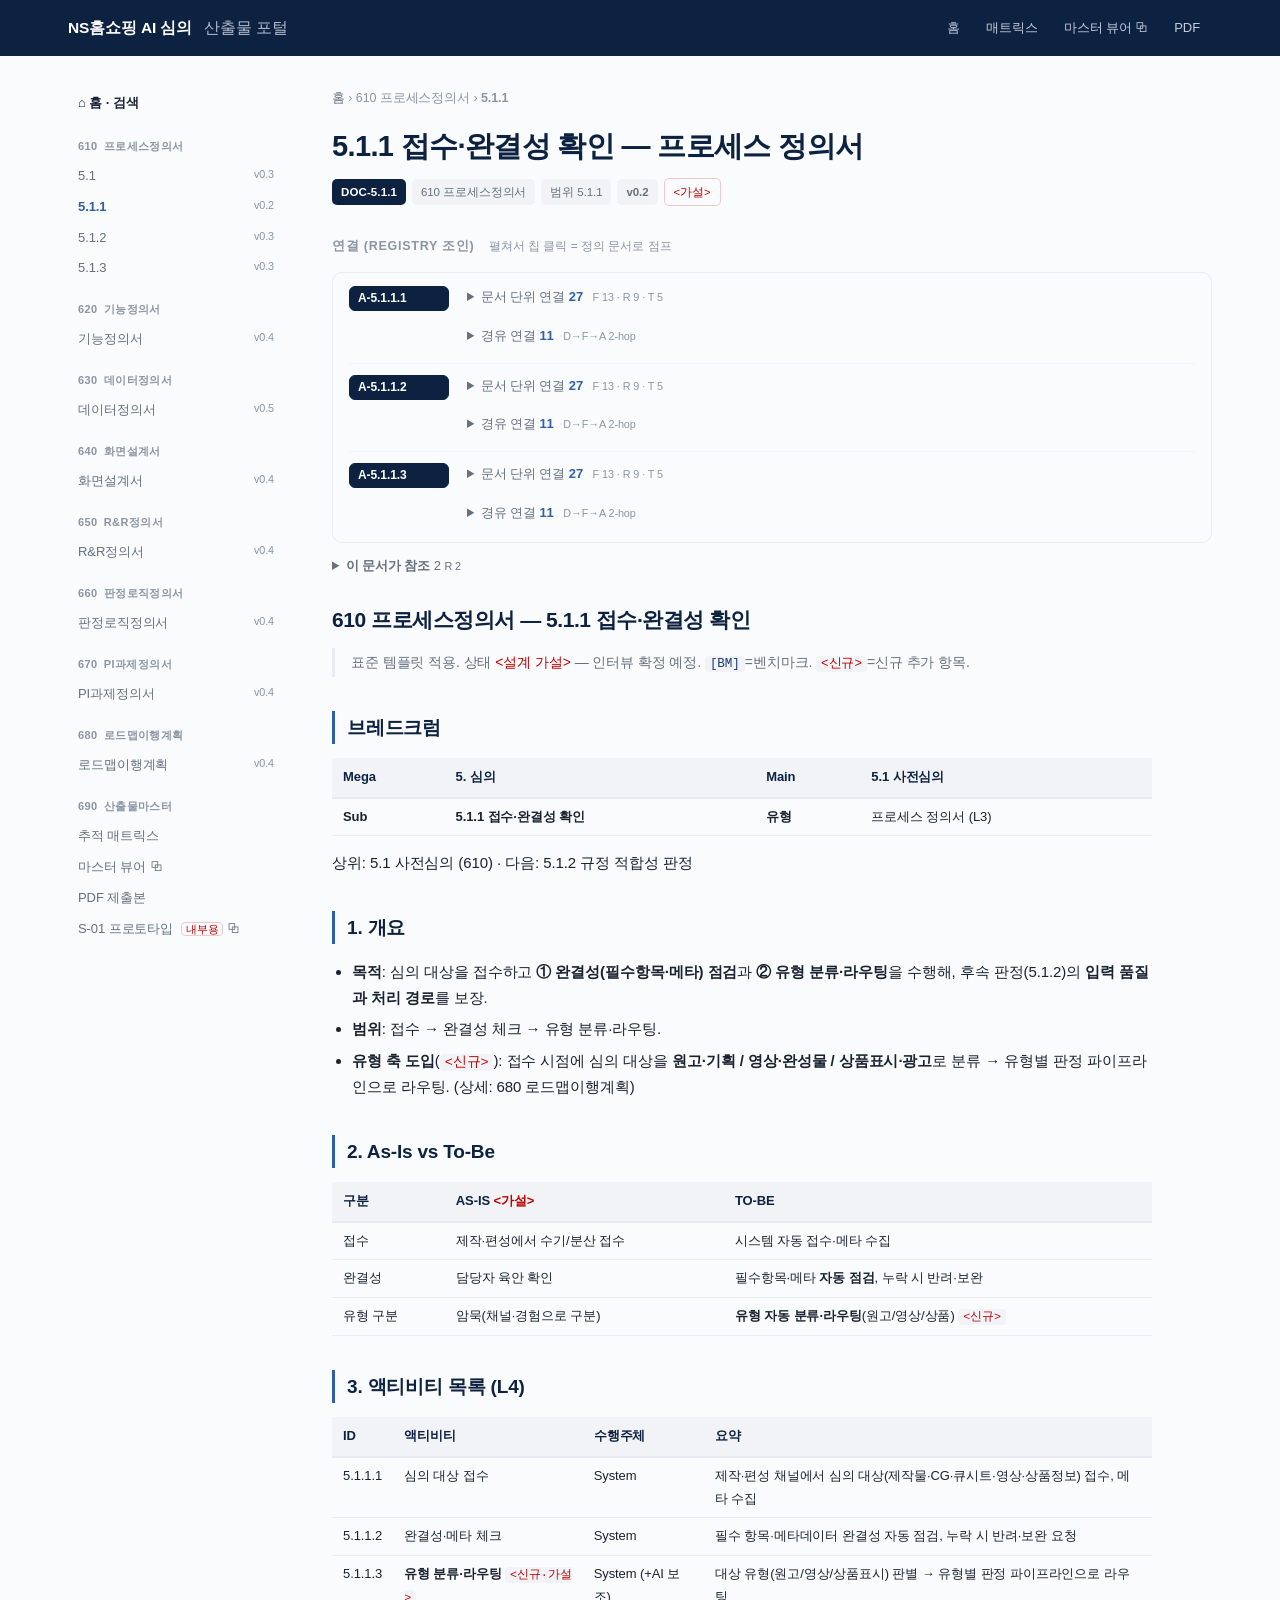
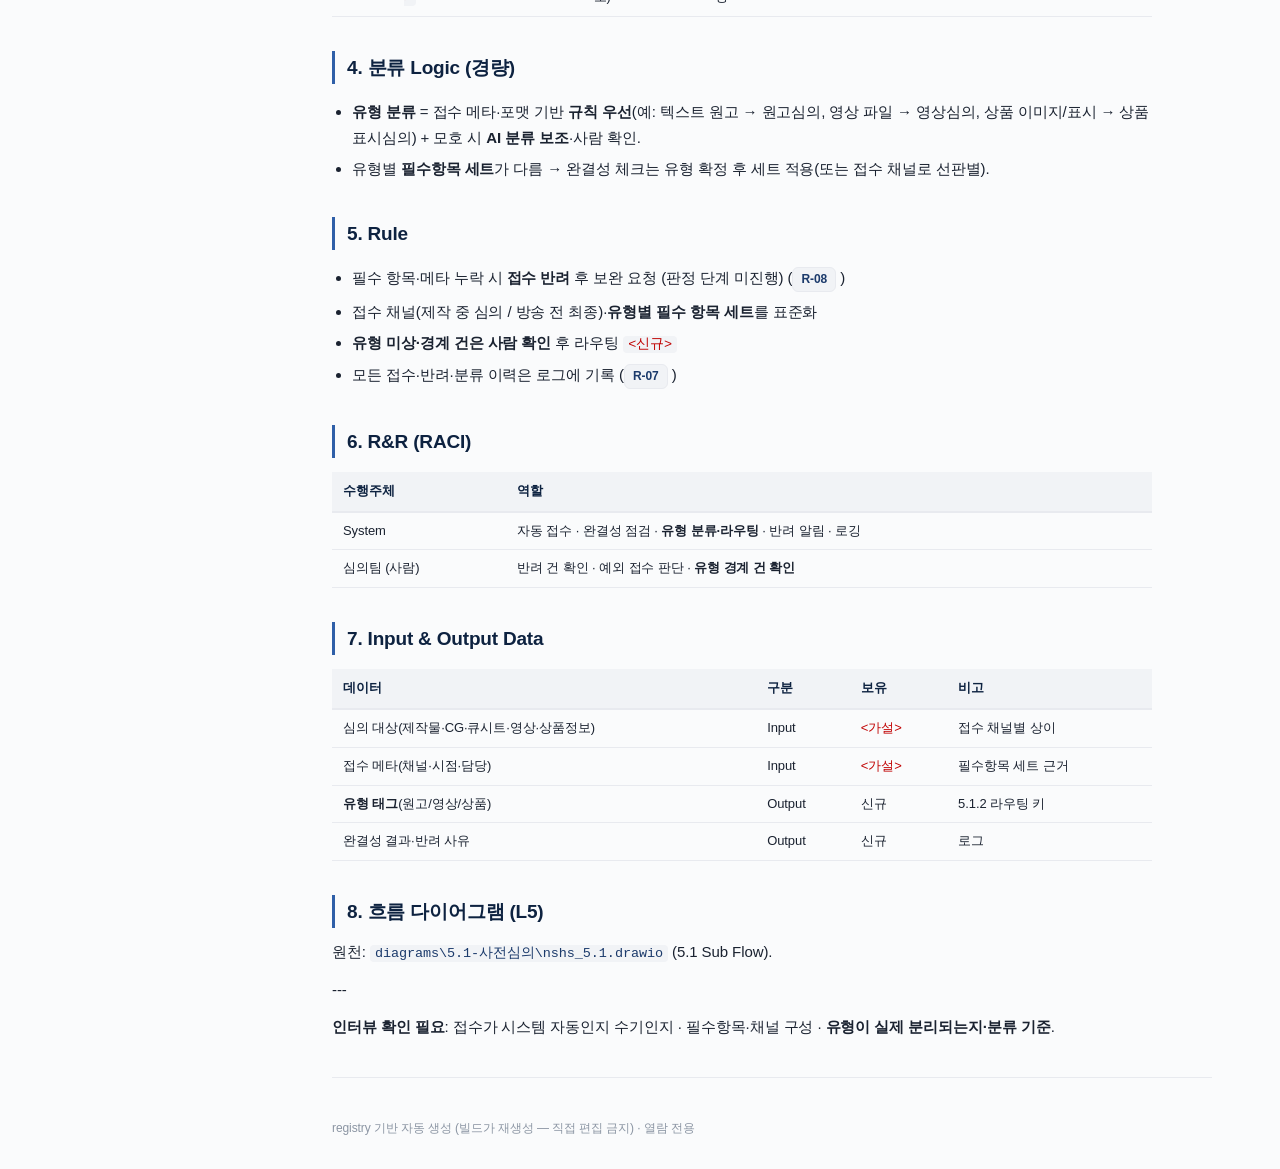
==== commit 575b7307: "master 2026-07-21 21:14" ====
--- a/portal/doc-5.1.1.html
+++ b/portal/doc-5.1.1.html
@@ -9,7 +9,7 @@
 <header><div class="hwrap"><a class="home" href="index.html">NS홈쇼핑 AI 심의 <span>산출물 포털</span></a>
 <nav class="top"><a href="index.html">홈</a><a href="matrix.html">매트릭스</a><a href="../index.html">마스터 뷰어 ⧉</a><a href="master.pdf">PDF</a></nav></div></header>
 <div class="shell">
-<aside class="side"><a class="shome" href="index.html">⌂ 홈 · 검색</a><div class="sg"><div class="sh"><span class="sf">610</span>프로세스정의서</div><a class="sn" href="doc-5.1.html">5.1<small>v0.2</small></a><a class="sn on" href="doc-5.1.1.html">5.1.1<small>v0.2</small></a><a class="sn" href="doc-5.1.2.html">5.1.2<small>v0.2</small></a><a class="sn" href="doc-5.1.3.html">5.1.3<small>v0.2</small></a></div><div class="sg"><div class="sh"><span class="sf">620</span>기능정의서</div><a class="sn" href="doc-620.html">기능정의서<small>v0.3</small></a></div><div class="sg"><div class="sh"><span class="sf">630</span>데이터정의서</div><a class="sn" href="doc-630.html">데이터정의서<small>v0.4</small></a></div><div class="sg"><div class="sh"><span class="sf">640</span>화면설계서</div><a class="sn" href="doc-640.html">화면설계서<small>v0.3</small></a></div><div class="sg"><div class="sh"><span class="sf">650</span>R&R정의서</div><a class="sn" href="doc-650.html">R&amp;R정의서<small>v0.3</small></a></div><div class="sg"><div class="sh"><span class="sf">660</span>판정로직정의서</div><a class="sn" href="doc-660.html">판정로직정의서<small>v0.3</small></a></div><div class="sg"><div class="sh"><span class="sf">670</span>PI과제정의서</div><a class="sn" href="doc-670.html">PI과제정의서<small>v0.3</small></a></div><div class="sg"><div class="sh"><span class="sf">680</span>로드맵이행계획</div><a class="sn" href="doc-680.html">로드맵이행계획<small>v0.3</small></a></div><div class="sg"><div class="sh"><span class="sf">690</span>산출물마스터</div><a class="sn" href="matrix.html">추적 매트릭스</a><a class="sn" href="../index.html">마스터 뷰어 ⧉</a><a class="sn" href="master.pdf">PDF 제출본</a><a class="sn" href="https://claude.ai/design/p/cdaa1f0b-4fab-4fa7-a9e8-0e988927c3ac" target="_blank" rel="noopener">S-01 프로토타입 <span class="intb">내부용</span> ⧉</a></div></aside>
+<aside class="side"><a class="shome" href="index.html">⌂ 홈 · 검색</a><div class="sg"><div class="sh"><span class="sf">610</span>프로세스정의서</div><a class="sn" href="doc-5.1.html">5.1<small>v0.3</small></a><a class="sn on" href="doc-5.1.1.html">5.1.1<small>v0.2</small></a><a class="sn" href="doc-5.1.2.html">5.1.2<small>v0.3</small></a><a class="sn" href="doc-5.1.3.html">5.1.3<small>v0.3</small></a></div><div class="sg"><div class="sh"><span class="sf">620</span>기능정의서</div><a class="sn" href="doc-620.html">기능정의서<small>v0.4</small></a></div><div class="sg"><div class="sh"><span class="sf">630</span>데이터정의서</div><a class="sn" href="doc-630.html">데이터정의서<small>v0.5</small></a></div><div class="sg"><div class="sh"><span class="sf">640</span>화면설계서</div><a class="sn" href="doc-640.html">화면설계서<small>v0.4</small></a></div><div class="sg"><div class="sh"><span class="sf">650</span>R&R정의서</div><a class="sn" href="doc-650.html">R&amp;R정의서<small>v0.4</small></a></div><div class="sg"><div class="sh"><span class="sf">660</span>판정로직정의서</div><a class="sn" href="doc-660.html">판정로직정의서<small>v0.4</small></a></div><div class="sg"><div class="sh"><span class="sf">670</span>PI과제정의서</div><a class="sn" href="doc-670.html">PI과제정의서<small>v0.4</small></a></div><div class="sg"><div class="sh"><span class="sf">680</span>로드맵이행계획</div><a class="sn" href="doc-680.html">로드맵이행계획<small>v0.4</small></a></div><div class="sg"><div class="sh"><span class="sf">690</span>산출물마스터</div><a class="sn" href="matrix.html">추적 매트릭스</a><a class="sn" href="../index.html">마스터 뷰어 ⧉</a><a class="sn" href="master.pdf">PDF 제출본</a><a class="sn" href="https://claude.ai/design/p/cdaa1f0b-4fab-4fa7-a9e8-0e988927c3ac" target="_blank" rel="noopener">S-01 프로토타입 <span class="intb">내부용</span> ⧉</a></div></aside>
 <div class="maincol">
 <nav class="crumb"><a href="index.html">홈</a> › <span>610 프로세스정의서</span> › <b>5.1.1</b></nav>
 <main>
--- a/portal/style.css
+++ b/portal/style.css
@@ -1,138 +1,152 @@
-:root { --header:#0D2240; --primary:#1B3A6B; --light:#E8EDF5; --red:#C00000;
-  --ink:#1e2a38; --line:#dbe2ee; --dim:#7386A3; --bg:#f3f5f9; --card:#fff; }
+:root {
+  --brand:#0D2240; --brand2:#1B3A6B; --accent:#2F5FA8; --red:#C00000;
+  --ink:#1a2230; --muted:#66707e; --faint:#8b95a3;
+  --line:#e8eaef; --line2:#f1f3f6; --bg:#fafbfc; --card:#fff; --radius:10px;
+}
 * { box-sizing:border-box; }
 html { scroll-behavior:smooth; }
-body { margin:0; font-family:'맑은 고딕','Segoe UI','Apple SD Gothic Neo',sans-serif; color:var(--ink);
-  background:var(--bg); font-size:15px; line-height:1.65; letter-spacing:-.01em; }
-a { color:var(--primary); }
+body { margin:0; font-family:'맑은 고딕','Segoe UI','Apple SD Gothic Neo',sans-serif;
+  color:var(--ink); background:var(--bg); font-size:15px; line-height:1.75;
+  letter-spacing:-.006em; -webkit-font-smoothing:antialiased; }
+a { color:var(--accent); text-decoration:none; }
+a:hover { text-decoration:underline; }
 
-/* 헤더 + 탑내비 */
-header { background:linear-gradient(100deg, var(--header), var(--primary) 130%); }
-.hwrap { max-width:1380px; margin:0 auto; padding:15px 24px; display:flex; align-items:center; justify-content:space-between; gap:16px; flex-wrap:wrap; }
-header .home { color:#fff; font-weight:800; text-decoration:none; font-size:17.5px; letter-spacing:-.02em; }
-header .home span { font-weight:400; opacity:.85; margin-left:6px; }
-nav.top { display:flex; gap:4px; }
-nav.top a { color:#dbe6f5; text-decoration:none; font-size:13px; padding:5px 11px; border-radius:6px; white-space:nowrap; }
-nav.top a:hover { background:rgba(255,255,255,.14); color:#fff; }
+/* 헤더 — 슬림 플랫 */
+header { background:var(--brand); }
+.hwrap { max-width:1200px; margin:0 auto; padding:0 28px; height:56px; display:flex;
+  align-items:center; justify-content:space-between; gap:16px; }
+header .home { color:#fff; font-weight:700; text-decoration:none; font-size:15.5px; letter-spacing:-.01em; }
+header .home span { font-weight:400; color:#aeb9cc; margin-left:8px; }
+nav.top { display:flex; gap:2px; }
+nav.top a { color:#c2ccdb; font-size:13px; padding:6px 12px; border-radius:7px; white-space:nowrap; }
+nav.top a:hover { background:rgba(255,255,255,.12); color:#fff; text-decoration:none; }
 
-/* 셸: 사이드바 + 본문 */
-.shell { max-width:1380px; margin:0 auto; padding:20px 24px 0; display:grid; grid-template-columns:236px minmax(0,1fr); gap:24px; align-items:start; }
-.side { position:sticky; top:16px; background:var(--card); border:1px solid var(--line); border-radius:10px; padding:10px; font-size:13px;
-  max-height:calc(100vh - 32px); overflow-y:auto; }
-.shome { display:block; font-weight:800; color:var(--header); text-decoration:none; padding:7px 10px; border-radius:7px; margin-bottom:6px; }
-.shome:hover, .sn:hover { background:var(--light); }
-.shome.on, .sn.on { background:var(--header); color:#fff; }
-.sn.on small { color:#c7d6ec; }
-.sg { border-top:1px solid var(--line); padding:7px 0 4px; }
-.sh { font-size:11.5px; font-weight:800; color:var(--dim); letter-spacing:.02em; padding:2px 10px 4px; text-transform:uppercase; }
-.sf { display:inline-block; background:var(--light); color:var(--primary); border-radius:4px; padding:0 5px; margin-right:6px; font-weight:800; }
-.sn { display:block; color:var(--ink); text-decoration:none; padding:4px 10px 4px 14px; border-radius:6px; }
-.sn small { float:right; color:var(--dim); font-weight:400; }
+/* 셸 — 조용한 좌측 네비 + 본문 */
+.shell { max-width:1200px; margin:0 auto; padding:30px 28px 0; display:grid;
+  grid-template-columns:220px minmax(0,1fr); gap:44px; align-items:start; }
+.side { position:sticky; top:22px; font-size:13px; max-height:calc(100vh - 44px); overflow-y:auto; padding-right:4px; }
+.shome { display:block; font-weight:600; color:var(--ink); padding:6px 10px; border-radius:7px; margin-bottom:4px; }
+.shome:hover, .sn:hover { background:var(--line2); text-decoration:none; }
+.shome.on, .sn.on { color:var(--accent); font-weight:700; }
+.sg { margin-top:14px; }
+.sh { font-size:11px; font-weight:700; color:var(--faint); letter-spacing:.04em; padding:2px 10px 5px; text-transform:uppercase; }
+.sf { display:inline-block; color:var(--faint); margin-right:6px; font-weight:600; font-variant-numeric:tabular-nums; }
+.sn { display:block; color:var(--muted); padding:4px 10px; border-radius:6px; }
+.sn small { float:right; color:var(--faint); font-weight:400; }
 .maincol { min-width:0; }
-.crumb { font-size:13px; color:var(--dim); padding:2px 4px 10px; }
-.crumb a { color:var(--primary); text-decoration:none; }
-main { background:var(--card); border:1px solid var(--line); border-radius:12px; padding:26px 32px 34px;
-  box-shadow:0 1px 3px rgba(13,34,64,.06); }
-footer { padding:18px 4px 28px; font-size:12px; color:var(--dim); }
+.crumb { font-size:12.5px; color:var(--faint); padding:2px 0 18px; }
+.crumb a { color:var(--muted); }
+footer { padding:40px 0 32px; margin-top:36px; border-top:1px solid var(--line); font-size:12px; color:var(--faint); }
 
 /* 타이포 */
-h1 { color:var(--header); font-size:26px; line-height:1.3; margin:0 0 12px; letter-spacing:-.02em; }
-h2 { color:var(--header); font-size:19px; margin:30px 0 10px; }
-h2.sec { color:var(--header); border-bottom:2px solid var(--header); padding-bottom:6px; margin-top:24px; }
-.secnote { font-size:12px; color:var(--dim); font-weight:400; margin-left:10px; }
-h3 { color:var(--primary); font-size:15px; margin:0; }
-article h1 { font-size:20px; border-bottom:2px solid var(--header); padding-bottom:6px; margin-top:26px; }
-article h2 { border-left:4px solid var(--primary); padding-left:10px; }
+h1 { color:var(--brand); font-size:29px; line-height:1.25; margin:0 0 14px; letter-spacing:-.022em; font-weight:750; }
+h2 { color:var(--brand); font-size:19px; margin:34px 0 10px; letter-spacing:-.01em; }
+h2.sec { font-size:12.5px; text-transform:uppercase; letter-spacing:.06em; color:var(--faint);
+  border:0; padding:0; margin:30px 0 14px; font-weight:700; }
+.secnote { font-size:12px; color:var(--faint); font-weight:400; margin-left:10px; text-transform:none; letter-spacing:0; }
+h3 { color:var(--brand2); font-size:14px; margin:0; }
+article { max-width:820px; }
+article h1 { font-size:21px; border:0; padding:0; margin-top:30px; }
+article h2 { border-left:3px solid var(--accent); padding-left:12px; }
+article h3 { font-size:15px; margin:20px 0 6px; color:var(--brand); }
+article p { margin:11px 0; }
+article ul, article ol { padding-left:20px; }
+article li { margin:5px 0; }
 
-/* 메타 배지 */
-.meta { margin:2px 0 18px; }
-.badge { display:inline-block; background:var(--light); color:var(--header); border:1px solid var(--line);
-  border-radius:5px; padding:2.5px 9px; font-size:12px; margin:0 6px 4px 0; }
-.badge.id { background:var(--header); color:#fff; font-weight:800; }
-.badge.v { font-weight:700; }
-.badge.st { color:var(--red); border-color:var(--red); }
+/* 메타 배지 — 가볍게 */
+.meta { margin:2px 0 24px; display:flex; flex-wrap:wrap; gap:6px; align-items:center; }
+.badge { display:inline-block; background:var(--line2); color:var(--muted); border:0; border-radius:5px; padding:3px 9px; font-size:11.5px; }
+.badge.id { background:var(--brand); color:#fff; font-weight:700; letter-spacing:.01em; }
+.badge.v { font-weight:600; }
+.badge.st { background:transparent; color:var(--red); border:1px solid #edc9c9; }
 
-/* ID 칩 */
-.chip { display:inline-block; background:var(--light); color:var(--header); border:1px solid var(--primary);
-  border-radius:12px; padding:1px 9px; font-size:12px; font-weight:700; margin:2px 4px 2px 0; text-decoration:none; }
-.chip:hover { background:var(--primary); color:#fff; }
-.chip.def { background:var(--header); color:#fff; border-color:var(--header); }
-.chip.ext { border-style:dashed; color:var(--dim); border-color:var(--dim); background:#fff; }
-.chip.via { border-style:dotted; background:#fff; }
-.chip.doc { border-radius:5px; }
-.chip small { font-weight:400; margin-left:4px; color:inherit; opacity:.75; }
-.chip:target { outline:3px solid var(--red); outline-offset:2px; }
+/* ID 칩 — 가볍게 */
+.chip { display:inline-block; background:var(--line2); color:var(--brand2); border:1px solid var(--line);
+  border-radius:6px; padding:1px 8px; font-size:12px; font-weight:600; margin:2px 4px 2px 0; }
+.chip:hover { background:var(--accent); color:#fff; border-color:var(--accent); text-decoration:none; }
+.chip.def { background:var(--brand); color:#fff; border-color:var(--brand); }
+.chip.ext { border-style:dashed; color:var(--faint); background:#fff; }
+.chip.via { border-style:dotted; background:#fff; color:var(--muted); }
+.chip small { font-weight:400; margin-left:4px; opacity:.75; }
+.chip:target { outline:2px solid var(--red); outline-offset:2px; }
 .tag { color:var(--red); }
 
-/* 연결 섹션 (접이식 그룹) */
-.links { border:1px solid var(--line); border-radius:9px; padding:4px 14px; margin:6px 0 4px; }
-.prov { display:grid; grid-template-columns:110px minmax(0,1fr); gap:12px; align-items:start; padding:7px 0; border-bottom:1px solid var(--line); }
+/* 연결 섹션 */
+.links { border:1px solid var(--line); border-radius:var(--radius); padding:2px 16px; margin:6px 0 4px; }
+.prov { display:grid; grid-template-columns:104px minmax(0,1fr); gap:14px; align-items:start; padding:9px 0; border-bottom:1px solid var(--line2); }
 .prov:last-child { border-bottom:0; }
 .provbody details { margin:0 0 2px; }
-.provbody summary { font-weight:400; color:var(--ink); font-size:13px; padding:2px 0; }
-.provbody summary b { color:var(--primary); }
-.provbody summary small { color:var(--dim); margin-left:6px; }
-.cg { display:grid; grid-template-columns:26px minmax(0,1fr); gap:8px; padding:4px 0 2px 4px; align-items:start; }
-.cg b { color:var(--dim); font-size:12px; padding-top:4px; }
-details.refs, details.viad { margin:10px 0 4px; }
-details.refs summary { font-size:13.5px; }
-details.refs .cg { margin-left:10px; }
-summary { cursor:pointer; color:var(--header); }
+.provbody summary { font-weight:400; color:var(--muted); font-size:13px; padding:2px 0; }
+.provbody summary b { color:var(--accent); }
+.provbody summary small { color:var(--faint); margin-left:6px; }
+.cg { display:grid; grid-template-columns:24px minmax(0,1fr); gap:8px; padding:4px 0 2px 2px; align-items:start; }
+.cg b { color:var(--faint); font-size:11.5px; padding-top:3px; }
+details.refs, details.viad { margin:12px 0 4px; }
+details.refs summary { font-size:13px; color:var(--muted); }
+details.refs .cg { margin-left:8px; }
+summary { cursor:pointer; color:var(--brand); }
 
-/* 본문 표·인용·코드 */
-.twrap { overflow-x:auto; }                              /* 넓은 표는 자체 스크롤 — 페이지 가로 스크롤 금지 (V-12) */
-table { border-collapse:collapse; margin:12px 0; width:100%; font-size:13.5px; }
-th { background:var(--primary); color:#fff; padding:7px 10px; text-align:left; position:sticky; top:0; }
-td { border:1px solid var(--line); padding:6px 10px; vertical-align:top; }
-tbody tr:nth-child(even) { background:#f6f8fc; }
-blockquote { border-left:4px solid var(--primary); background:var(--light); margin:12px 0; padding:10px 16px; font-size:13.5px; border-radius:0 8px 8px 0; }
-pre { background:#0f1c30; color:#dfe9f7; border-radius:8px; padding:14px; overflow-x:auto; font-size:12.5px; line-height:1.5; }
-code { background:var(--light); padding:0 4px; border-radius:3px; font-size:.92em; }
+/* 표·인용·코드 */
+.twrap { overflow-x:auto; margin:14px 0; }
+table { border-collapse:collapse; width:100%; font-size:13px; }
+th { background:var(--line2); color:var(--brand); padding:8px 11px; text-align:left; font-weight:700; border-bottom:2px solid var(--line); position:sticky; top:0; }
+td { border-bottom:1px solid var(--line); padding:7px 11px; vertical-align:top; }
+tbody tr:hover { background:#fafbfd; }
+blockquote { border-left:3px solid var(--line); color:var(--muted); margin:14px 0; padding:2px 16px; font-size:14px; }
+pre { background:#0f1c30; color:#dfe9f7; border-radius:8px; padding:14px; overflow-x:auto; font-size:12.5px; line-height:1.6; }
+code { background:var(--line2); padding:1px 5px; border-radius:4px; font-size:.9em; color:var(--brand2); }
 
-/* 홈: 히어로 + 스탯 타일 + 카드 */
-.hero { background:linear-gradient(115deg, var(--header) 20%, var(--primary)); color:#fff; border-radius:12px;
-  padding:26px 28px 22px; margin:-2px 0 16px; }
-.hero h1 { color:#fff; margin:0 0 4px; font-size:24px; }
-.hero .lead { margin:0 0 14px; color:#c7d6ec; font-size:14px; }
-#q { width:100%; padding:11px 14px; font-size:15px; border:0; border-radius:8px; font-family:inherit; }
-#hits { background:#fff; border-radius:8px; margin-top:6px; overflow:hidden; }
-#hits a { display:block; padding:7px 12px; border-bottom:1px solid var(--line); text-decoration:none; font-size:13.5px; }
-#hits a:hover { background:var(--light); }
-#hits small { color:var(--dim); margin-left:8px; }
-#hits .tiny { display:block; padding:7px 12px; }
-.stats { display:grid; grid-template-columns:repeat(5,1fr); gap:10px; margin:0 0 20px; }
-.tile { background:var(--card); border:1px solid var(--line); border-radius:10px; padding:10px 8px 8px; text-align:center; text-decoration:none; }
-.tile:hover { border-color:var(--primary); }
-.tile b { display:block; font-size:24px; color:var(--header); line-height:1.2; }
+/* 홈 — 히어로 플랫 */
+.hero { padding:6px 0 4px; margin:0 0 24px; }
+.hero h1 { color:var(--brand); margin:0 0 6px; font-size:30px; }
+.hero .lead { margin:0 0 18px; color:var(--muted); font-size:15px; }
+#q { width:100%; max-width:580px; padding:10px 14px; font-size:14.5px; border:1px solid var(--line); border-radius:9px; font-family:inherit; background:#fff; }
+#q:focus { outline:none; border-color:var(--accent); box-shadow:0 0 0 3px rgba(47,95,168,.12); }
+#hits { max-width:580px; border:1px solid var(--line); border-radius:9px; margin-top:6px; overflow:hidden; background:#fff; }
+#hits:empty { display:none; }
+#hits a { display:block; padding:8px 12px; border-bottom:1px solid var(--line2); font-size:13.5px; color:var(--ink); }
+#hits a:hover { background:var(--line2); text-decoration:none; }
+#hits small { color:var(--faint); margin-left:8px; }
+#hits .tiny { display:block; padding:8px 12px; }
+
+/* 스탯 — 조용한 지표 스트립 */
+.stats { display:flex; flex-wrap:wrap; gap:0; margin:0 0 32px; border:1px solid var(--line); border-radius:var(--radius); overflow:hidden; }
+.tile { flex:1; min-width:120px; padding:14px 18px; text-align:left; border-left:1px solid var(--line); background:#fff; }
+.tile:first-child { border-left:0; }
+.tile:hover { background:var(--line2); text-decoration:none; }
+.tile b { display:block; font-size:22px; color:var(--brand); line-height:1.1; font-weight:700; font-variant-numeric:tabular-nums; }
 .tile.ok b { color:#1d7a4f; }
-.tile span { font-size:12px; color:var(--dim); }
-.cols { display:grid; grid-template-columns:1fr 1.55fr; gap:22px; }
-.panel { background:#fafbfd; border:1px solid var(--line); border-radius:10px; padding:6px 16px 12px; align-self:start; }
-.grid { display:grid; grid-template-columns:1fr 1fr; gap:12px; }
-.card { background:var(--card); border:1px solid var(--line); border-radius:10px; padding:13px 15px; transition:box-shadow .15s, border-color .15s; }
-.card:hover { border-color:var(--primary); box-shadow:0 2px 8px rgba(13,34,64,.08); }
-.card.gen { background:var(--light); }
-.ch { display:flex; align-items:center; gap:8px; margin-bottom:6px; }
-.fno { background:var(--header); color:#fff; font-weight:800; font-size:12.5px; border-radius:6px; padding:2px 7px; }
-.card ul { margin:2px 0 0; padding-left:18px; font-size:13.5px; }
-.card li { margin:4px 0; }
-.lv { margin-left:16px; }
-.lv ul { margin:2px 0 8px; padding-left:18px; }
+.tile span { font-size:11.5px; color:var(--faint); }
+
+/* 컬럼·트리·카드 */
+.cols { display:grid; grid-template-columns:0.85fr 1.35fr; gap:40px; }
+.grid { display:grid; grid-template-columns:1fr 1fr; gap:10px; }
+.card { background:#fff; border:1px solid var(--line); border-radius:var(--radius); padding:14px 16px; transition:border-color .15s; }
+.card:hover { border-color:var(--accent); }
+.card.gen { background:var(--line2); }
+.ch { display:flex; align-items:center; gap:8px; margin-bottom:8px; }
+.fno { color:var(--faint); font-weight:700; font-size:12px; font-variant-numeric:tabular-nums; }
+.card ul { margin:2px 0 0; padding-left:0; list-style:none; font-size:13.5px; }
+.card li { margin:5px 0; }
+.lv { margin-left:14px; }
+.lv ul { margin:2px 0 8px; padding-left:16px; }
 .lv li { margin:5px 0; }
-.panel details { border-left:2px solid var(--line); padding-left:8px; margin:6px 0; }
-.panel summary { font-weight:700; padding:3px 0; }
-.tiny { font-size:12px; color:var(--dim); font-weight:400; margin-left:6px; }
-.card .tiny { white-space:nowrap; }                      /* 배지(v0.1 · <가설>) 줄바꿈 쪼개짐 방지 (V-18) */
-.intb { font-size:10.5px; color:var(--red); border:1px solid var(--red); border-radius:4px; padding:0 4px; margin-left:4px; font-weight:400; }
-.plan { color:var(--dim); padding:4px 0 4px 10px; font-size:13.5px; }
-.planb { font-size:11px; color:var(--dim); border:1px dashed var(--dim); border-radius:4px; padding:0 5px; margin-left:6px; }
+.panel details { margin:6px 0; }
+.panel summary { font-weight:600; padding:3px 0; color:var(--ink); }
+.tiny { font-size:12px; color:var(--faint); font-weight:400; margin-left:6px; }
+.card .tiny { white-space:nowrap; }
+.intb { font-size:10.5px; color:var(--red); border:1px solid #edc9c9; border-radius:4px; padding:0 4px; margin-left:4px; font-weight:400; }
+.plan { color:var(--faint); padding:4px 0 4px 8px; font-size:13px; }
+.planb { font-size:10.5px; color:var(--faint); border:1px dashed var(--line); border-radius:4px; padding:0 5px; margin-left:6px; }
 
 /* 매트릭스 필터 */
-.fbar { margin:2px 0 10px; }
-.fbar button { background:var(--card); border:1px solid var(--line); border-radius:16px; padding:4px 14px; margin-right:6px;
-  font-family:inherit; font-size:13px; font-weight:700; color:var(--header); cursor:pointer; }
-.fbar button.on { background:var(--header); color:#fff; border-color:var(--header); }
+.fbar { margin:2px 0 12px; display:flex; gap:6px; flex-wrap:wrap; }
+.fbar button { background:#fff; border:1px solid var(--line); border-radius:7px; padding:5px 13px;
+  font-family:inherit; font-size:12.5px; font-weight:600; color:var(--muted); cursor:pointer; }
+.fbar button:hover { border-color:var(--accent); color:var(--accent); }
+.fbar button.on { background:var(--brand); color:#fff; border-color:var(--brand); }
 
-@media (max-width:960px) { .shell { grid-template-columns:1fr; } .side { position:static; max-height:none; }
-  .cols, .grid, .stats { grid-template-columns:1fr 1fr; } }
-@media (max-width:640px) { .cols, .grid, .stats { grid-template-columns:1fr; } main { padding:18px 16px; } }
+@media (max-width:920px) { .shell { grid-template-columns:1fr; gap:22px; } .side { position:static; max-height:none; }
+  .cols, .grid { grid-template-columns:1fr; } }
+@media (max-width:640px) { .stats { flex-direction:column; } .tile { border-left:0; border-top:1px solid var(--line); }
+  .tile:first-child { border-top:0; } }
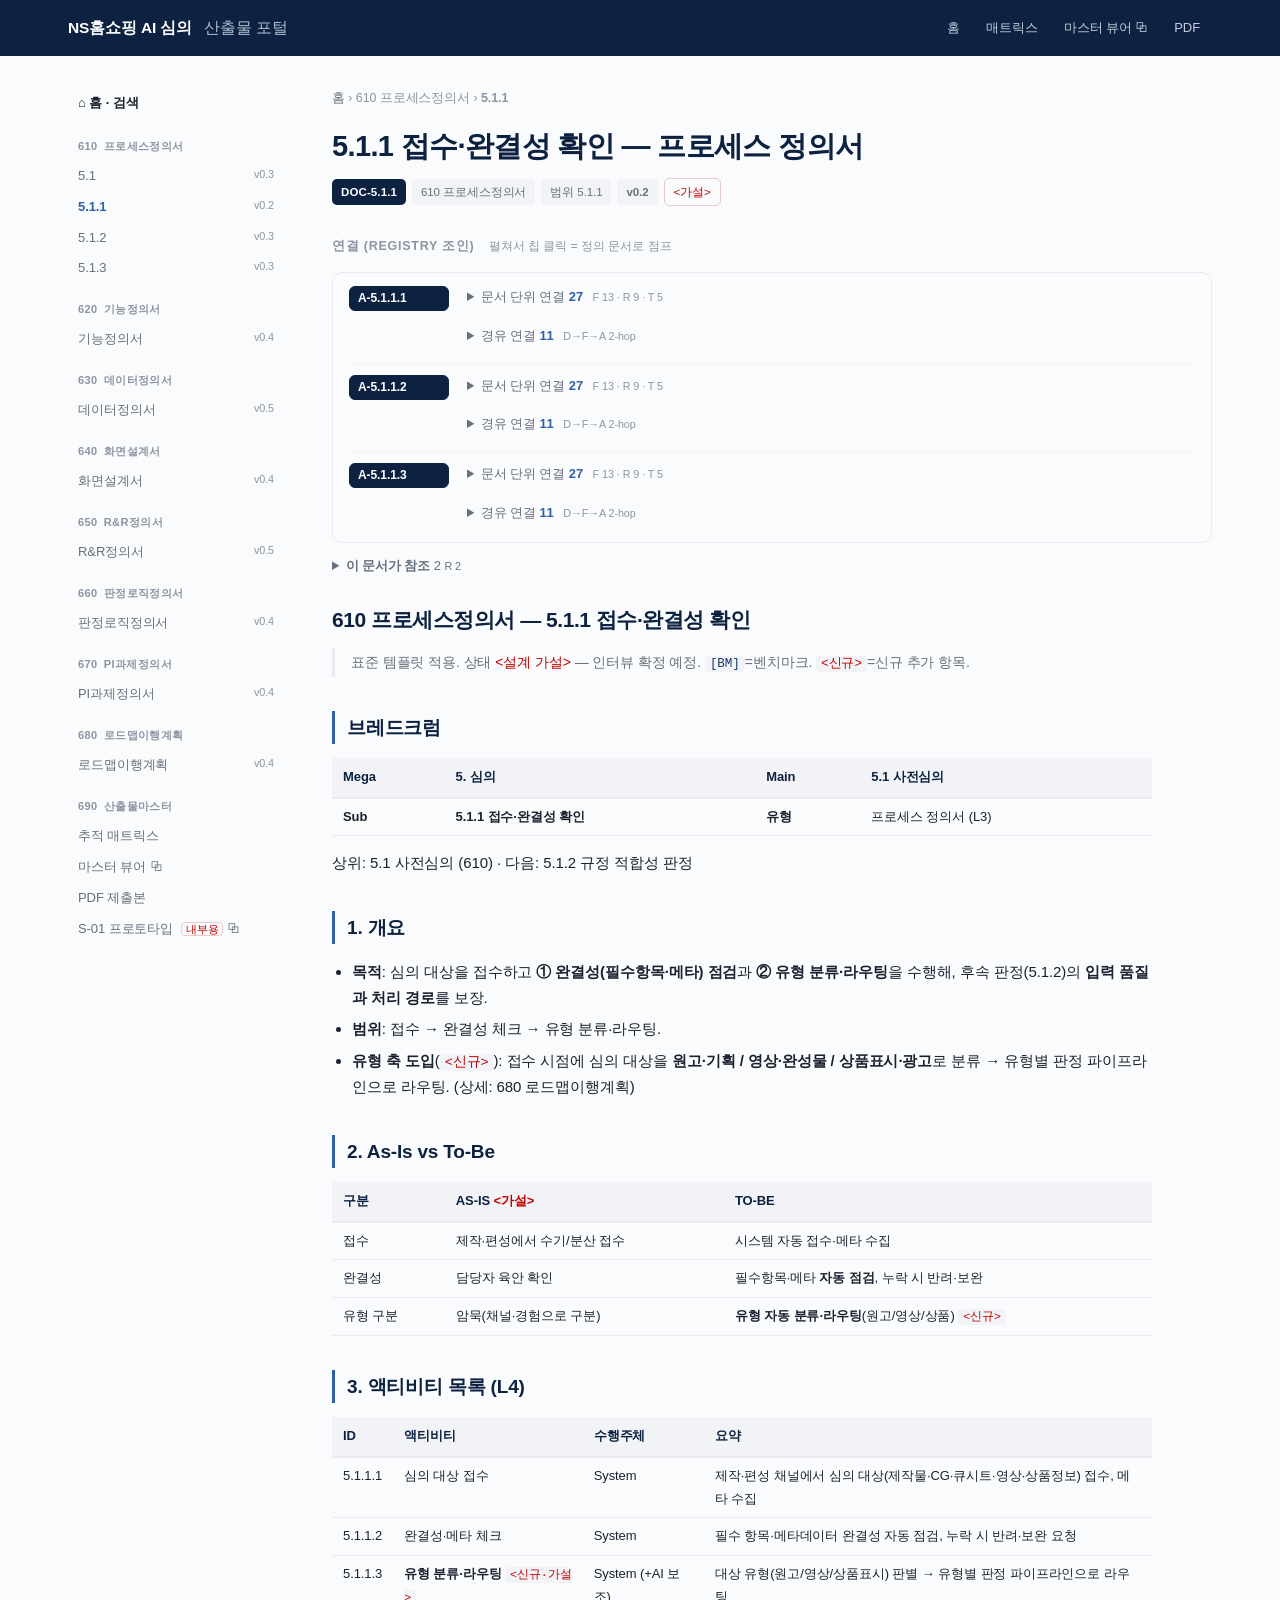
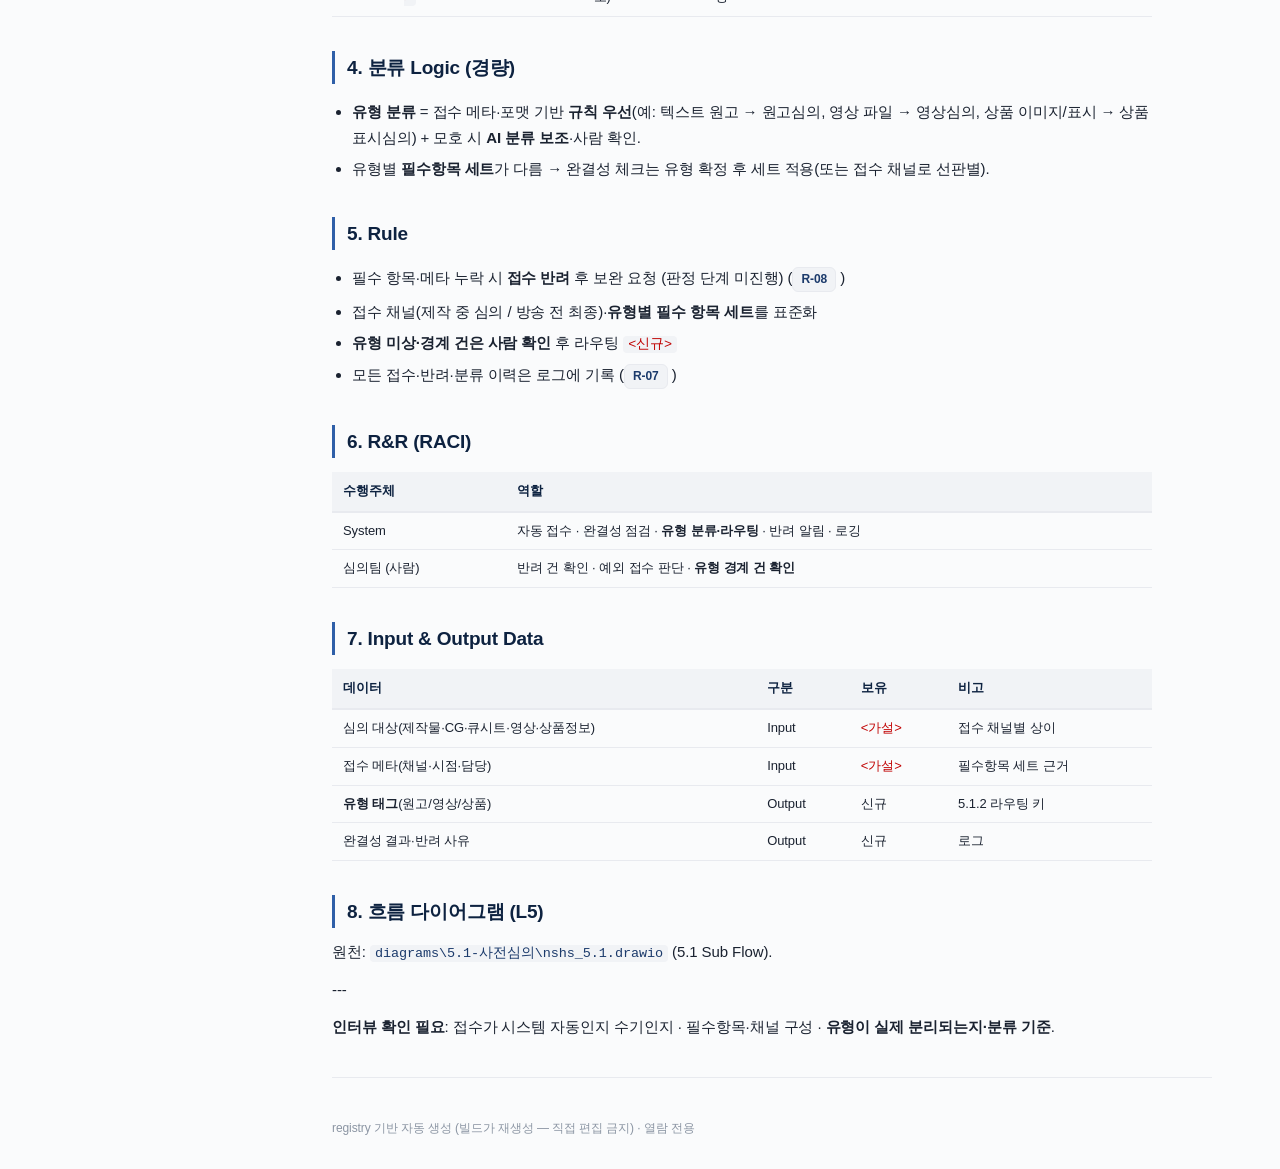
==== commit c47b3968: "master 2026-07-21 21:23" ====
--- a/portal/doc-5.1.1.html
+++ b/portal/doc-5.1.1.html
@@ -9,7 +9,7 @@
 <header><div class="hwrap"><a class="home" href="index.html">NS홈쇼핑 AI 심의 <span>산출물 포털</span></a>
 <nav class="top"><a href="index.html">홈</a><a href="matrix.html">매트릭스</a><a href="../index.html">마스터 뷰어 ⧉</a><a href="master.pdf">PDF</a></nav></div></header>
 <div class="shell">
-<aside class="side"><a class="shome" href="index.html">⌂ 홈 · 검색</a><div class="sg"><div class="sh"><span class="sf">610</span>프로세스정의서</div><a class="sn" href="doc-5.1.html">5.1<small>v0.3</small></a><a class="sn on" href="doc-5.1.1.html">5.1.1<small>v0.2</small></a><a class="sn" href="doc-5.1.2.html">5.1.2<small>v0.3</small></a><a class="sn" href="doc-5.1.3.html">5.1.3<small>v0.3</small></a></div><div class="sg"><div class="sh"><span class="sf">620</span>기능정의서</div><a class="sn" href="doc-620.html">기능정의서<small>v0.4</small></a></div><div class="sg"><div class="sh"><span class="sf">630</span>데이터정의서</div><a class="sn" href="doc-630.html">데이터정의서<small>v0.5</small></a></div><div class="sg"><div class="sh"><span class="sf">640</span>화면설계서</div><a class="sn" href="doc-640.html">화면설계서<small>v0.4</small></a></div><div class="sg"><div class="sh"><span class="sf">650</span>R&R정의서</div><a class="sn" href="doc-650.html">R&amp;R정의서<small>v0.4</small></a></div><div class="sg"><div class="sh"><span class="sf">660</span>판정로직정의서</div><a class="sn" href="doc-660.html">판정로직정의서<small>v0.4</small></a></div><div class="sg"><div class="sh"><span class="sf">670</span>PI과제정의서</div><a class="sn" href="doc-670.html">PI과제정의서<small>v0.4</small></a></div><div class="sg"><div class="sh"><span class="sf">680</span>로드맵이행계획</div><a class="sn" href="doc-680.html">로드맵이행계획<small>v0.4</small></a></div><div class="sg"><div class="sh"><span class="sf">690</span>산출물마스터</div><a class="sn" href="matrix.html">추적 매트릭스</a><a class="sn" href="../index.html">마스터 뷰어 ⧉</a><a class="sn" href="master.pdf">PDF 제출본</a><a class="sn" href="https://claude.ai/design/p/cdaa1f0b-4fab-4fa7-a9e8-0e988927c3ac" target="_blank" rel="noopener">S-01 프로토타입 <span class="intb">내부용</span> ⧉</a></div></aside>
+<aside class="side"><a class="shome" href="index.html">⌂ 홈 · 검색</a><div class="sg"><div class="sh"><span class="sf">610</span>프로세스정의서</div><a class="sn" href="doc-5.1.html">5.1<small>v0.3</small></a><a class="sn on" href="doc-5.1.1.html">5.1.1<small>v0.2</small></a><a class="sn" href="doc-5.1.2.html">5.1.2<small>v0.3</small></a><a class="sn" href="doc-5.1.3.html">5.1.3<small>v0.3</small></a></div><div class="sg"><div class="sh"><span class="sf">620</span>기능정의서</div><a class="sn" href="doc-620.html">기능정의서<small>v0.4</small></a></div><div class="sg"><div class="sh"><span class="sf">630</span>데이터정의서</div><a class="sn" href="doc-630.html">데이터정의서<small>v0.5</small></a></div><div class="sg"><div class="sh"><span class="sf">640</span>화면설계서</div><a class="sn" href="doc-640.html">화면설계서<small>v0.4</small></a></div><div class="sg"><div class="sh"><span class="sf">650</span>R&R정의서</div><a class="sn" href="doc-650.html">R&amp;R정의서<small>v0.5</small></a></div><div class="sg"><div class="sh"><span class="sf">660</span>판정로직정의서</div><a class="sn" href="doc-660.html">판정로직정의서<small>v0.4</small></a></div><div class="sg"><div class="sh"><span class="sf">670</span>PI과제정의서</div><a class="sn" href="doc-670.html">PI과제정의서<small>v0.4</small></a></div><div class="sg"><div class="sh"><span class="sf">680</span>로드맵이행계획</div><a class="sn" href="doc-680.html">로드맵이행계획<small>v0.4</small></a></div><div class="sg"><div class="sh"><span class="sf">690</span>산출물마스터</div><a class="sn" href="matrix.html">추적 매트릭스</a><a class="sn" href="../index.html">마스터 뷰어 ⧉</a><a class="sn" href="master.pdf">PDF 제출본</a><a class="sn" href="https://claude.ai/design/p/cdaa1f0b-4fab-4fa7-a9e8-0e988927c3ac" target="_blank" rel="noopener">S-01 프로토타입 <span class="intb">내부용</span> ⧉</a></div></aside>
 <div class="maincol">
 <nav class="crumb"><a href="index.html">홈</a> › <span>610 프로세스정의서</span> › <b>5.1.1</b></nav>
 <main>
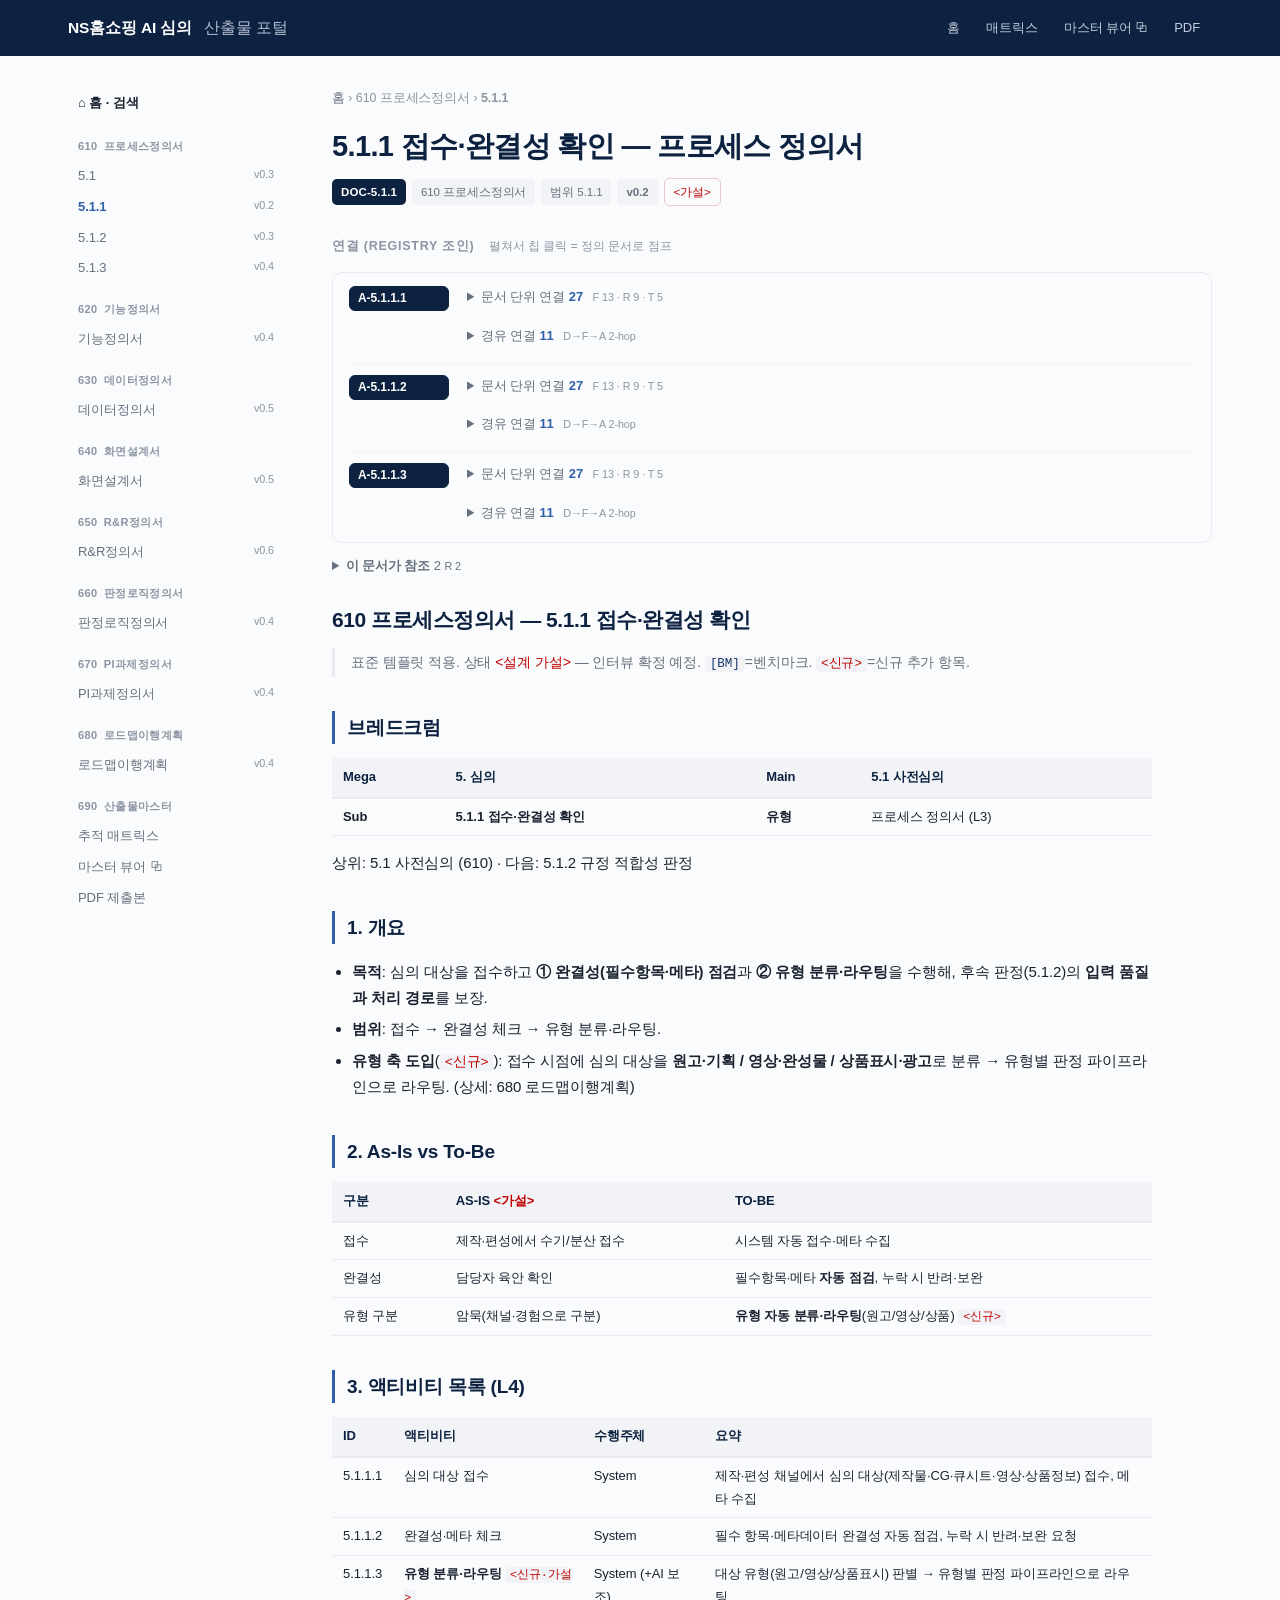
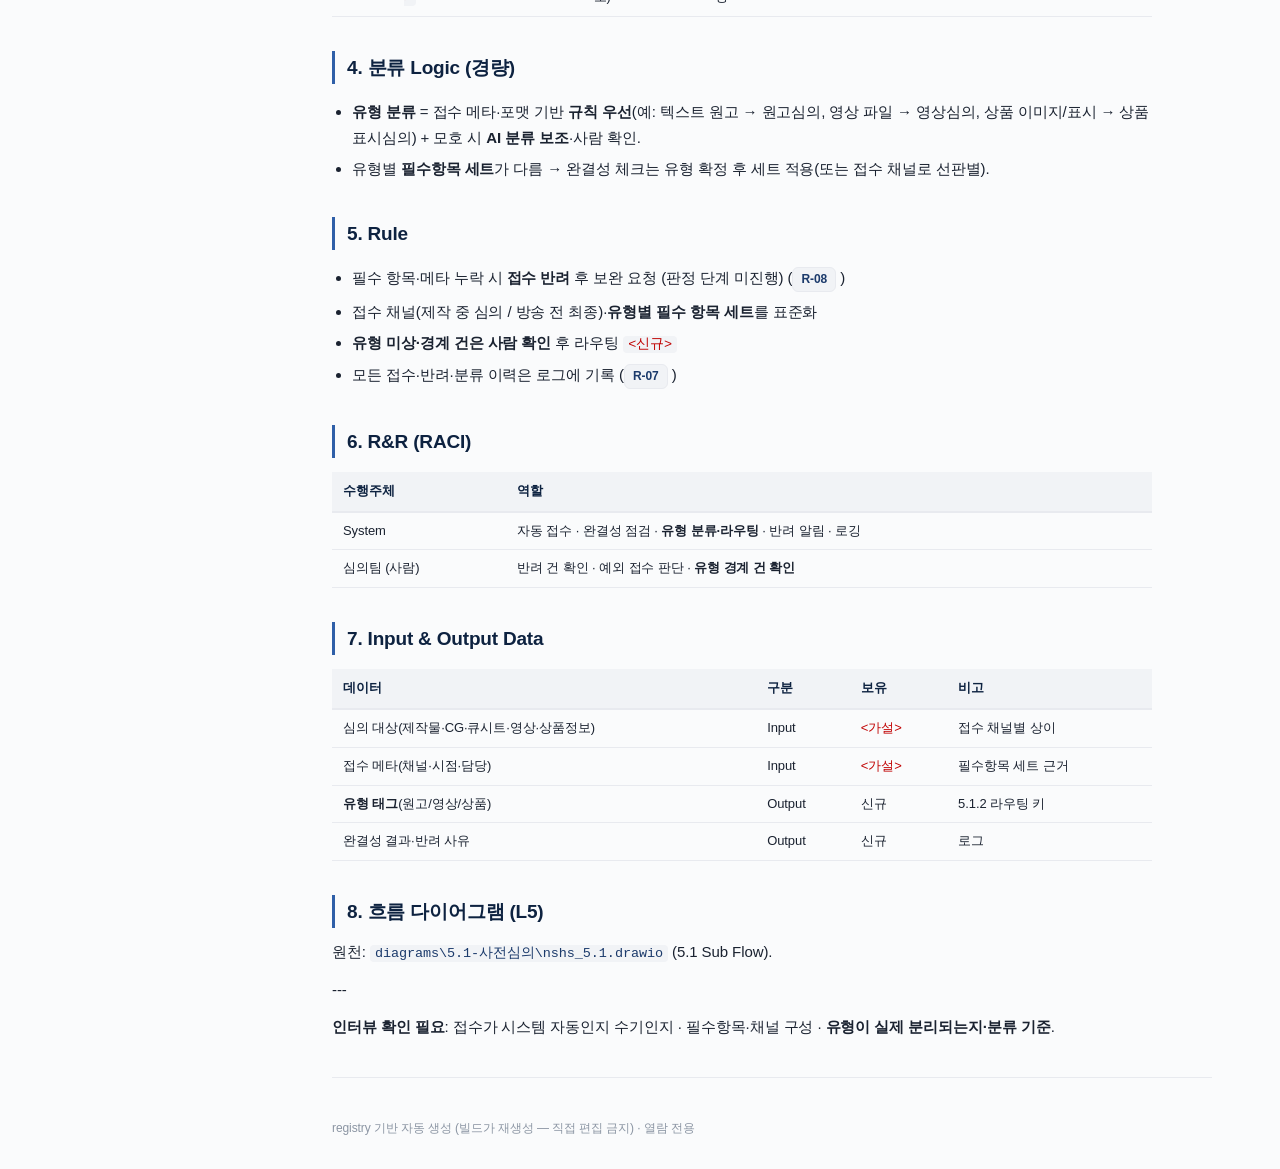
==== commit 369d5d9a: "master 2026-07-21 21:59" ====
--- a/portal/doc-5.1.1.html
+++ b/portal/doc-5.1.1.html
@@ -9,7 +9,7 @@
 <header><div class="hwrap"><a class="home" href="index.html">NS홈쇼핑 AI 심의 <span>산출물 포털</span></a>
 <nav class="top"><a href="index.html">홈</a><a href="matrix.html">매트릭스</a><a href="../index.html">마스터 뷰어 ⧉</a><a href="master.pdf">PDF</a></nav></div></header>
 <div class="shell">
-<aside class="side"><a class="shome" href="index.html">⌂ 홈 · 검색</a><div class="sg"><div class="sh"><span class="sf">610</span>프로세스정의서</div><a class="sn" href="doc-5.1.html">5.1<small>v0.3</small></a><a class="sn on" href="doc-5.1.1.html">5.1.1<small>v0.2</small></a><a class="sn" href="doc-5.1.2.html">5.1.2<small>v0.3</small></a><a class="sn" href="doc-5.1.3.html">5.1.3<small>v0.3</small></a></div><div class="sg"><div class="sh"><span class="sf">620</span>기능정의서</div><a class="sn" href="doc-620.html">기능정의서<small>v0.4</small></a></div><div class="sg"><div class="sh"><span class="sf">630</span>데이터정의서</div><a class="sn" href="doc-630.html">데이터정의서<small>v0.5</small></a></div><div class="sg"><div class="sh"><span class="sf">640</span>화면설계서</div><a class="sn" href="doc-640.html">화면설계서<small>v0.4</small></a></div><div class="sg"><div class="sh"><span class="sf">650</span>R&R정의서</div><a class="sn" href="doc-650.html">R&amp;R정의서<small>v0.5</small></a></div><div class="sg"><div class="sh"><span class="sf">660</span>판정로직정의서</div><a class="sn" href="doc-660.html">판정로직정의서<small>v0.4</small></a></div><div class="sg"><div class="sh"><span class="sf">670</span>PI과제정의서</div><a class="sn" href="doc-670.html">PI과제정의서<small>v0.4</small></a></div><div class="sg"><div class="sh"><span class="sf">680</span>로드맵이행계획</div><a class="sn" href="doc-680.html">로드맵이행계획<small>v0.4</small></a></div><div class="sg"><div class="sh"><span class="sf">690</span>산출물마스터</div><a class="sn" href="matrix.html">추적 매트릭스</a><a class="sn" href="../index.html">마스터 뷰어 ⧉</a><a class="sn" href="master.pdf">PDF 제출본</a><a class="sn" href="https://claude.ai/design/p/cdaa1f0b-4fab-4fa7-a9e8-0e988927c3ac" target="_blank" rel="noopener">S-01 프로토타입 <span class="intb">내부용</span> ⧉</a></div></aside>
+<aside class="side"><a class="shome" href="index.html">⌂ 홈 · 검색</a><div class="sg"><div class="sh"><span class="sf">610</span>프로세스정의서</div><a class="sn" href="doc-5.1.html">5.1<small>v0.3</small></a><a class="sn on" href="doc-5.1.1.html">5.1.1<small>v0.2</small></a><a class="sn" href="doc-5.1.2.html">5.1.2<small>v0.3</small></a><a class="sn" href="doc-5.1.3.html">5.1.3<small>v0.4</small></a></div><div class="sg"><div class="sh"><span class="sf">620</span>기능정의서</div><a class="sn" href="doc-620.html">기능정의서<small>v0.4</small></a></div><div class="sg"><div class="sh"><span class="sf">630</span>데이터정의서</div><a class="sn" href="doc-630.html">데이터정의서<small>v0.5</small></a></div><div class="sg"><div class="sh"><span class="sf">640</span>화면설계서</div><a class="sn" href="doc-640.html">화면설계서<small>v0.5</small></a></div><div class="sg"><div class="sh"><span class="sf">650</span>R&R정의서</div><a class="sn" href="doc-650.html">R&amp;R정의서<small>v0.6</small></a></div><div class="sg"><div class="sh"><span class="sf">660</span>판정로직정의서</div><a class="sn" href="doc-660.html">판정로직정의서<small>v0.4</small></a></div><div class="sg"><div class="sh"><span class="sf">670</span>PI과제정의서</div><a class="sn" href="doc-670.html">PI과제정의서<small>v0.4</small></a></div><div class="sg"><div class="sh"><span class="sf">680</span>로드맵이행계획</div><a class="sn" href="doc-680.html">로드맵이행계획<small>v0.4</small></a></div><div class="sg"><div class="sh"><span class="sf">690</span>산출물마스터</div><a class="sn" href="matrix.html">추적 매트릭스</a><a class="sn" href="../index.html">마스터 뷰어 ⧉</a><a class="sn" href="master.pdf">PDF 제출본</a></div></aside>
 <div class="maincol">
 <nav class="crumb"><a href="index.html">홈</a> › <span>610 프로세스정의서</span> › <b>5.1.1</b></nav>
 <main>
